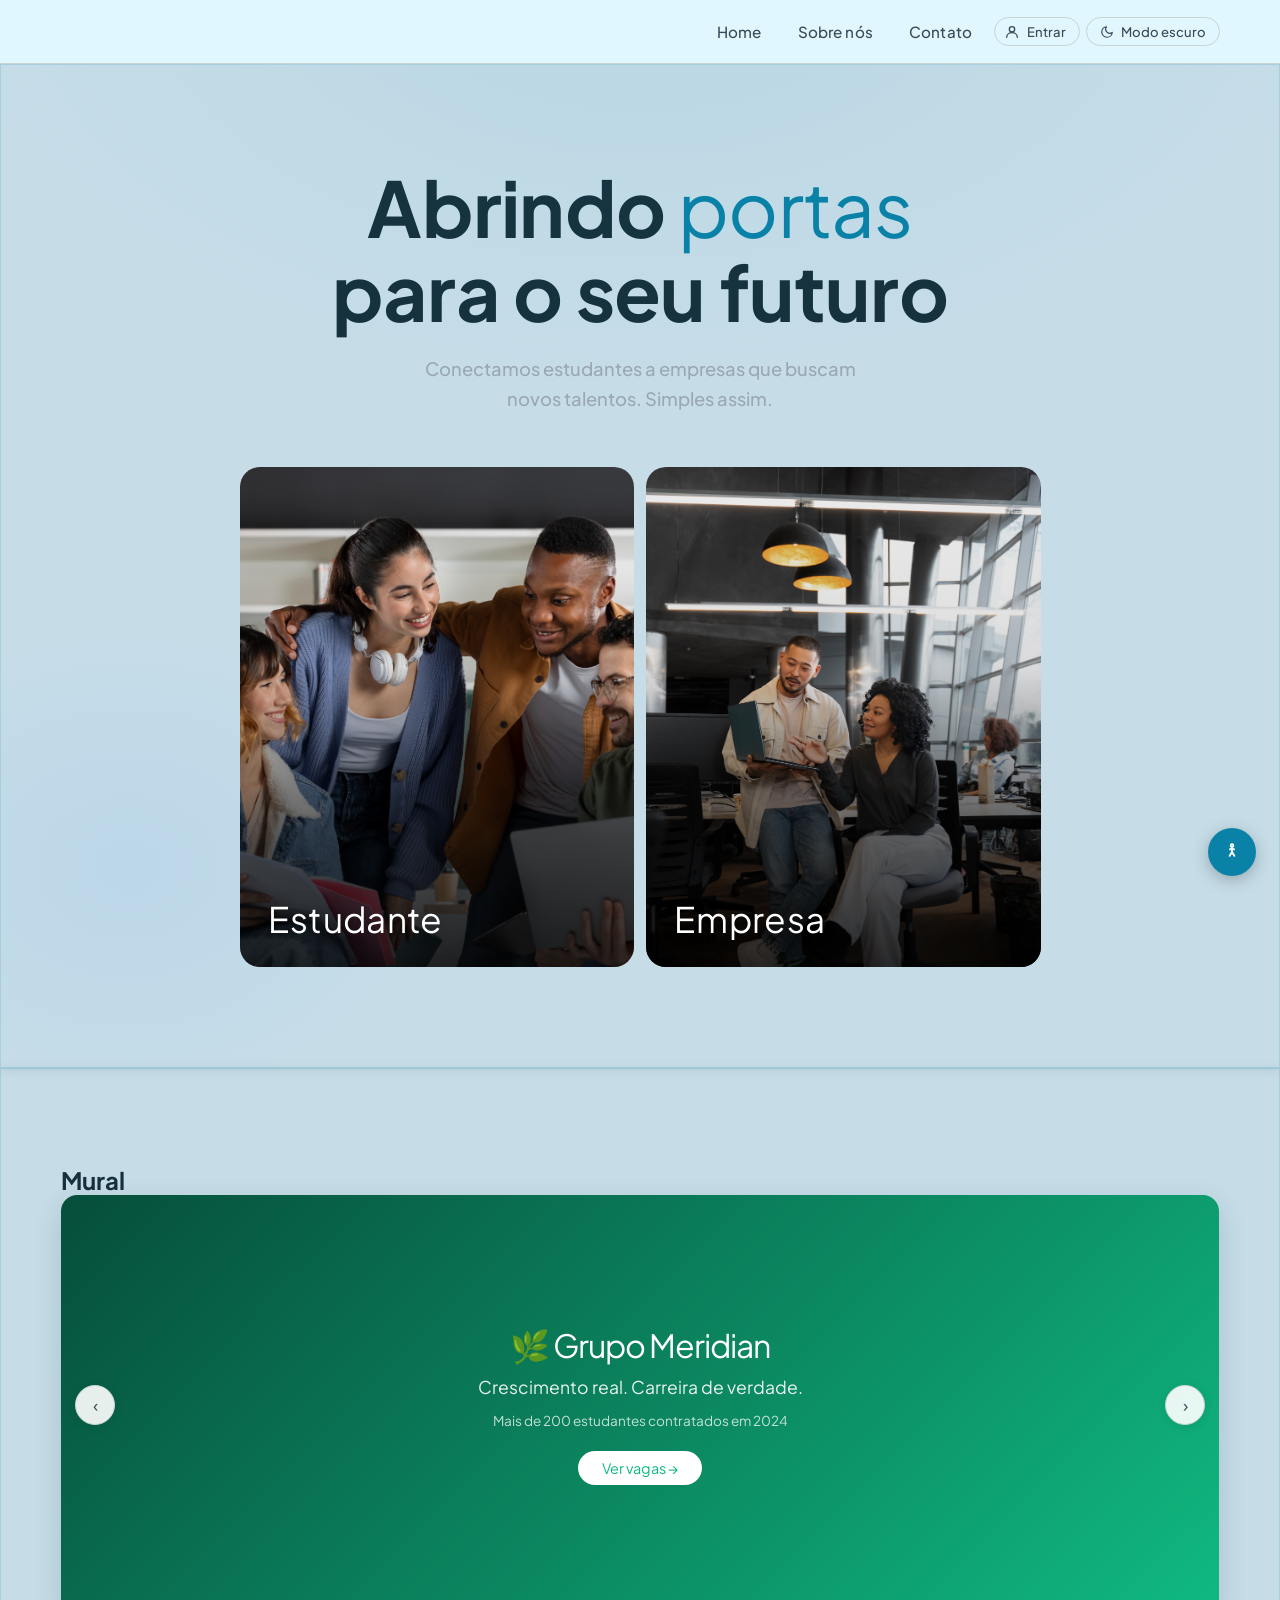
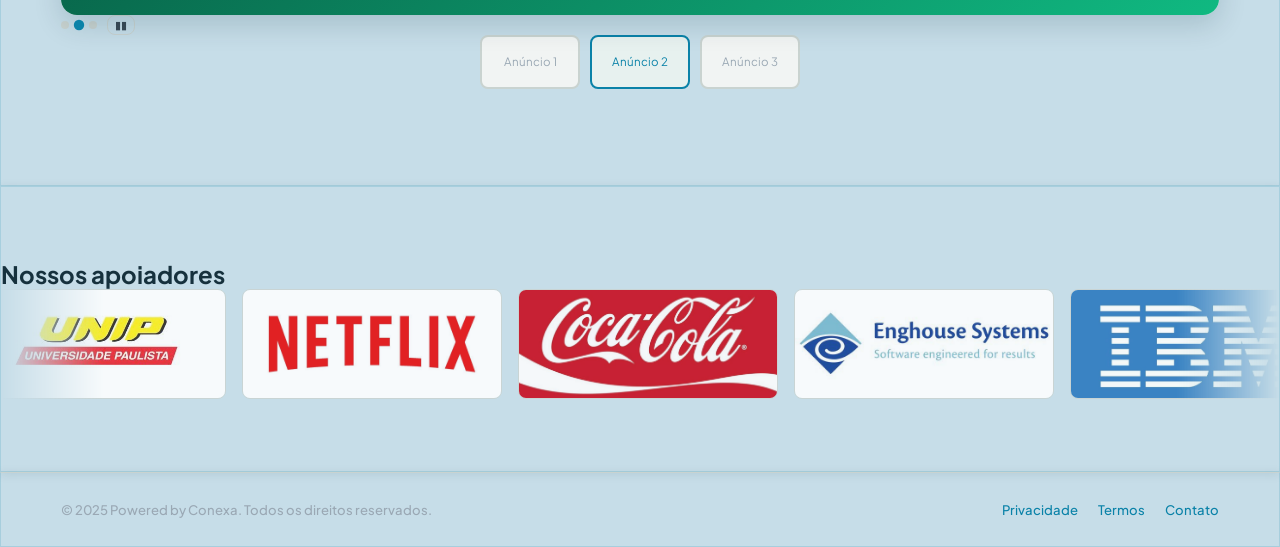
==== opendoors/OpenDoors.html @ a4f54be8 "Versão inicial do projeto" ====
<!DOCTYPE html>
<html lang="pt-br" data-theme="light">

<head>
    <meta charset="UTF-8">
    <meta name="viewport" content="width=device-width, initial-scale=1.0">
    <link rel="stylesheet" href="mainstyle.css">
    <link rel="stylesheet" href="maindark.css">
    <script src="mainscript.js" defer></script>
    <script src="maintheme.js" defer></script>
    <script src="acessibilidade.js" defer></script>
    <link rel="icon" href="images/favicon/favicon-96x96.png" type="image/x-icon">
    <link rel="preconnect" href="https://fonts.googleapis.com">
    <link rel="preconnect" href="https://fonts.gstatic.com" crossorigin>
    <link href="https://fonts.googleapis.com/css2?family=Plus+Jakarta+Sans:wght@300;400;500;600;700&family=Oswald:wght@200..700&display=swap" rel="stylesheet">
    <title>Open Doors</title>
    <link rel="stylesheet" href="acessibilidade.css">
</head>

<body>

    <a href="#main-content" class="skip-link">Ir para o conteúdo principal</a>

    <header>
        <nav class="navbar">
            <a href="OpenDoors.html" class="logo-link">
                <img src="/PIM-3-Open-Doors-main/opendoors/images/open-doors-icon.png" alt="Open Doors — página inicial" class="logo-img">
            </a>

            <input type="checkbox" id="nav-check">
            <label for="nav-check" class="hamburger" aria-label="Abrir menu de navegação" aria-controls="menuLinks" aria-expanded="false">
                <span></span>
                <span></span>
                <span></span>
            </label>

            <div class="nav-right">
            <ul class="menu-links">
                <li><a href="OpenDoors.html">Home</a></li>
                <li><a href="#">Sobre nós</a></li>
                <li><a href="#">Contato</a></li>
                <li class="menu-mobile-only menu-divider"></li>
                <li class="menu-mobile-only">
                    <a onclick="toggleProfileDrawer(); document.getElementById('nav-check').checked = false;" style="cursor:pointer; display:flex; align-items:center; gap:10px;">
                        <svg width="16" height="16" viewBox="0 0 24 24" fill="none" stroke="currentColor" stroke-width="2" stroke-linecap="round" stroke-linejoin="round"><circle cx="12" cy="8" r="4"/><path d="M4 20c0-4 3.6-7 8-7s8 3 8 7"/></svg>
                        <span id="mobileProfileLabel">Entrar / Perfil</span>
                    </a>
                </li>
                <li class="menu-mobile-only">
                    <a onclick="toggleTheme()" style="cursor:pointer; display:flex; align-items:center; gap:10px;">
                        <svg class="icon-moon" width="16" height="16" viewBox="0 0 24 24" fill="none" stroke="currentColor" stroke-width="2" stroke-linecap="round" stroke-linejoin="round"><path d="M21 12.79A9 9 0 1111.21 3 7 7 0 0021 12.79z"/></svg>
                        <svg class="icon-sun" width="16" height="16" viewBox="0 0 24 24" fill="none" stroke="currentColor" stroke-width="2" stroke-linecap="round" stroke-linejoin="round"><circle cx="12" cy="12" r="5"/><line x1="12" y1="1" x2="12" y2="3"/><line x1="12" y1="21" x2="12" y2="23"/><line x1="4.22" y1="4.22" x2="5.64" y2="5.64"/><line x1="18.36" y1="18.36" x2="19.78" y2="19.78"/><line x1="1" y1="12" x2="3" y2="12"/><line x1="21" y1="12" x2="23" y2="12"/><line x1="4.22" y1="19.78" x2="5.64" y2="18.36"/><line x1="18.36" y1="5.64" x2="19.78" y2="4.22"/></svg>
                        Modo claro / escuro
                    </a>
                </li>
            </ul>

            <div class="profile-wrap">
                <button class="profile-btn" id="profileBtn"
                    onclick="toggleProfileDrawer()"
                    aria-label="Entrar ou criar conta — abrir menu"
                    aria-haspopup="true"
                    aria-expanded="false"
                    aria-controls="profileDrawer">
                    <svg viewBox="0 0 24 24" fill="none" stroke="currentColor" stroke-width="2" stroke-linecap="round" stroke-linejoin="round" aria-hidden="true">
                        <circle cx="12" cy="8" r="4"/>
                        <path d="M4 20c0-4 3.6-7 8-7s8 3 8 7"/>
                    </svg>
                    <span class="profile-btn__label" id="profileBtnLabel">Entrar</span>
                </button>

                <div class="profile-drawer" id="profileDrawer">

                    <div id="drawerGuest">
                        <p class="drawer-title">Acessar plataforma</p>
                        <a href="Acesso/AcessoEstudantes.html" class="drawer-item">
                            <span class="drawer-item__text">
                                <strong>Sou Estudante</strong>
                                <small>Acesse vagas e oportunidades</small>
                            </span>
                            <svg class="drawer-item__arrow" viewBox="0 0 24 24" fill="none" stroke="currentColor" stroke-width="2"><polyline points="9 18 15 12 9 6"/></svg>
                        </a>

                        <a href="Acesso/AcessoEmpresas.html" class="drawer-item">
                            <span class="drawer-item__text">
                                <strong>Sou Empresa</strong>
                                <small>Encontre jovens talentos</small>
                            </span>
                            <svg class="drawer-item__arrow" viewBox="0 0 24 24" fill="none" stroke="currentColor" stroke-width="2"><polyline points="9 18 15 12 9 6"/></svg>
                        </a>
                    </div>


                    <div id="drawerStudent" style="display:none">
                        <div class="drawer-user-header">
                            <div class="drawer-avatar" id="drawerAvatar">?</div>
                            <div>
                                <p class="drawer-user-name" id="drawerUserName">Estudante</p>
                                <p class="drawer-user-role">Estudante</p>
                            </div>
                        </div>
                        <a href="Areas/MenuEstudante.html" class="drawer-item">
                            <span class="drawer-item__icon" aria-hidden="true"><svg width="18" height="18" viewBox="0 0 24 24" fill="none" stroke="currentColor" stroke-width="2" stroke-linecap="round" stroke-linejoin="round"><path d="M14 2H6a2 2 0 00-2 2v16a2 2 0 002 2h12a2 2 0 002-2V8z"/><polyline points="14 2 14 8 20 8"/><line x1="16" y1="13" x2="8" y2="13"/><line x1="16" y1="17" x2="8" y2="17"/></svg></span>
                            <span class="drawer-item__text">
                                <strong>Meu Perfil</strong>
                                <small>Vagas, candidaturas e dados</small>
                            </span>
                            <svg class="drawer-item__arrow" viewBox="0 0 24 24" fill="none" stroke="currentColor" stroke-width="2"><polyline points="9 18 15 12 9 6"/></svg>
                        </a>
                        <button class="drawer-logout" onclick="logoutStudent()">
                            <svg viewBox="0 0 24 24" fill="none" stroke="currentColor" stroke-width="2" stroke-linecap="round" stroke-linejoin="round"><path d="M9 21H5a2 2 0 01-2-2V5a2 2 0 012-2h4"/><polyline points="16 17 21 12 16 7"/><line x1="21" y1="12" x2="9" y2="12"/></svg>
                            Desconectar
                        </button>
                    </div>

                    <div id="drawerCompany" style="display:none">
                        <div class="drawer-user-header">
                            <div class="drawer-avatar" id="drawerAvatar">E</div>
                            <div>
                                <p class="drawer-user-name" id="drawerUserName">Empresa</p>
                                <p class="drawer-user-role">Conta Empresa</p>
                            </div>
                        </div>
                        <a href="Areas/MenuEmpresa.html" class="drawer-item">
                            <span class="drawer-item__icon" aria-hidden="true"><svg width="18" height="18" viewBox="0 0 24 24" fill="none" stroke="currentColor" stroke-width="2" stroke-linecap="round" stroke-linejoin="round"><rect x="2" y="7" width="20" height="15" rx="2"/><path d="M16 7V5a2 2 0 00-2-2h-4a2 2 0 00-2 2v2"/></svg></span>
                            <span class="drawer-item__text">
                                <strong>Painel da Empresa</strong>
                                <small>Vagas, candidaturas e perfil</small>
                            </span>
                            <svg class="drawer-item__arrow" viewBox="0 0 24 24" fill="none" stroke="currentColor" stroke-width="2"><polyline points="9 18 15 12 9 6"/></svg>
                        </a>
                        <button class="drawer-logout" onclick="logoutCompany()">
                            <svg viewBox="0 0 24 24" fill="none" stroke="currentColor" stroke-width="2" stroke-linecap="round" stroke-linejoin="round"><path d="M9 21H5a2 2 0 01-2-2V5a2 2 0 012-2h4"/><polyline points="16 17 21 12 16 7"/><line x1="21" y1="12" x2="9" y2="12"/></svg>
                            Desconectar
                        </button>
                    </div>
                </div>
                <div class="profile-overlay" id="profileOverlay" onclick="closeProfileDrawer()"></div>
            </div>

            <button class="theme-toggle-nav" onclick="toggleTheme()" aria-label="Alternar modo escuro">
                <svg class="icon-moon" viewBox="0 0 24 24" fill="none" stroke="currentColor" stroke-width="2" stroke-linecap="round" stroke-linejoin="round">
                    <path d="M21 12.79A9 9 0 1111.21 3 7 7 0 0021 12.79z"/>
                </svg>
                <svg class="icon-sun" viewBox="0 0 24 24" fill="none" stroke="currentColor" stroke-width="2" stroke-linecap="round" stroke-linejoin="round">
                    <circle cx="12" cy="12" r="5"/>
                    <line x1="12" y1="1"  x2="12" y2="3"/>  <line x1="12" y1="21" x2="12" y2="23"/>
                    <line x1="4.22" y1="4.22"  x2="5.64" y2="5.64"/>  <line x1="18.36" y1="18.36" x2="19.78" y2="19.78"/>
                    <line x1="1"  y1="12" x2="3"  y2="12"/>  <line x1="21" y1="12" x2="23" y2="12"/>
                    <line x1="4.22" y1="19.78" x2="5.64" y2="18.36"/>  <line x1="18.36" y1="5.64" x2="19.78" y2="4.22"/>
                </svg>
                <span>Modo escuro</span>
            </button>
            </div>
        </nav>
    </header>


    <!--TOPO DO SITE-->

    <main id="main-content">
        <section class="topo-site">

            <h1>Abrindo <em>portas</em><br>para o seu futuro</h1>

            <p class="msg-sub">Conectamos estudantes a empresas que buscam novos talentos. Simples assim.</p>

            <div class="botoes-topo">
                <a href="Acesso/AcessoEstudantes.html" class="btn-top">
                    <button class="btn-top--estudante">
                        <img src="images/ImgEstudante.jpg" loading="lazy" alt="Imagem do botão de Estudante" class="btn-top__bg">
                        <div class="btn-top__overlay"></div>
                        <div class="btn-top__content">
                            <div class="btn-top__title">Estudante</div>
                            <span class="btn-top__desc">Acesse milhares de vagas e oportunidades para estudantes</span>
                        </div>
                    </button>
                </a>
                <a href="Acesso/AcessoEmpresas.html" class="btn-top">
                    <button class="btn-top--empresa">
                        <img src="images/ImgEmpresa.jpg" loading="lazy" alt="Imagem do botão de Empresa" class="btn-top__bg">
                        <div class="btn-top__overlay"></div>
                        <div class="btn-top__content">
                            <div class="btn-top__title">Empresa</div>
                            <span class="btn-top__desc">Encontre jovens talentos para sua empresa</span>
                        </div>
                    </button>
                </a>
            </div>

        </section>
    </main>


    <section class="mural">
        <div class="mural-container">
            <h2>Mural</h2>
            <div class="mural-img">
                <div class="mural-carousel" role="region" aria-label="Carrossel de anúncios">
                    <div class="mural-track" id="muralTrack" aria-live="off">
                        <div class="mural-slide" role="img" aria-label="Anúncio TechNova" style="background: linear-gradient(135deg, #1e3a5f 0%, #2563eb 100%); display:flex; flex-direction:column; align-items:center; justify-content:center; gap:10px; color:#fff; padding:32px;">
                            <div style="font-size:2rem; font-weight:800; letter-spacing:-1px;">🚀 TechNova</div>
                            <div style="font-size:1.1rem; font-weight:600; opacity:0.9;">Vagas de estágio em tecnologia para você!</div>
                            <div style="font-size:0.85rem; opacity:0.75; margin-top:4px;">Cadastre-se e encontre a oportunidade ideal</div>
                            <div style="margin-top:12px; background:#fff; color:#2563eb; border-radius:20px; padding:8px 24px; font-weight:700; font-size:0.9rem;">Saiba mais →</div>
                        </div>
                        <div class="mural-slide" role="img" aria-label="Anúncio Grupo Meridian" style="background: linear-gradient(135deg, #064e3b 0%, #10b981 100%); display:flex; flex-direction:column; align-items:center; justify-content:center; gap:10px; color:#fff; padding:32px;">
                            <div style="font-size:2rem; font-weight:800; letter-spacing:-1px;">🌿 Grupo Meridian</div>
                            <div style="font-size:1.1rem; font-weight:600; opacity:0.9;">Crescimento real. Carreira de verdade.</div>
                            <div style="font-size:0.85rem; opacity:0.75; margin-top:4px;">Mais de 200 estudantes contratados em 2024</div>
                            <div style="margin-top:12px; background:#fff; color:#10b981; border-radius:20px; padding:8px 24px; font-weight:700; font-size:0.9rem;">Ver vagas →</div>
                        </div>
                        <div class="mural-slide" role="img" aria-label="Anúncio Inova RH" style="background: linear-gradient(135deg, #4c1d95 0%, #8b5cf6 100%); display:flex; flex-direction:column; align-items:center; justify-content:center; gap:10px; color:#fff; padding:32px;">
                            <div style="font-size:2rem; font-weight:800; letter-spacing:-1px;">✨ Inova RH</div>
                            <div style="font-size:1.1rem; font-weight:600; opacity:0.9;">Conectando talentos ao futuro do trabalho</div>
                            <div style="font-size:0.85rem; opacity:0.75; margin-top:4px;">Empresas parceiras em todo o Brasil</div>
                            <div style="margin-top:12px; background:#fff; color:#8b5cf6; border-radius:20px; padding:8px 24px; font-weight:700; font-size:0.9rem;">Conheça →</div>
                        </div>
                    </div>
                    <button class="mural-arrow mural-arrow--left" onclick="muralMove(-1)" aria-label="Anúncio anterior">&#8249;</button>
                    <button class="mural-arrow mural-arrow--right" onclick="muralMove(1)" aria-label="Próximo anúncio">&#8250;</button>
                </div>

                <div class="mural-dots" id="muralDots" role="tablist" aria-label="Selecionar anúncio">
                    <span class="mural-dot mural-dot--active" onclick="muralGoTo(0)" role="tab" aria-selected="true" aria-label="Anúncio 1" tabindex="0"></span>
                    <span class="mural-dot" onclick="muralGoTo(1)" role="tab" aria-selected="false" aria-label="Anúncio 2" tabindex="0"></span>
                    <span class="mural-dot" onclick="muralGoTo(2)" role="tab" aria-selected="false" aria-label="Anúncio 3" tabindex="0"></span>
                    <button id="muralPauseBtn" class="mural-pause-btn" aria-label="Pausar carrossel">&#9646;&#9646;</button>
                </div>

                <div class="mural-thumbs">
                    <div class="mural-thumb mural-thumb--filled mural-thumb--active" onclick="muralGoTo(0)">Anúncio 1</div>
                    <div class="mural-thumb" onclick="muralGoTo(1)">Anúncio 2</div>
                    <div class="mural-thumb" onclick="muralGoTo(2)">Anúncio 3</div>
                </div>
            </div>
        </div>
    </section>


    <section class="apoiadores">
        <div class="apoiadores-carousel">
            <h2>Nossos apoiadores</h2>
            <div class="carousel-wrapper">
                <div class="carousel-imagens" aria-label="Logos dos apoiadores" role="list">
                    <img src="images/apoiador-unip.jpeg" alt="UNIP" role="listitem">
                    <img src="images/apoiador-netflix.jpeg" alt="Netflix" role="listitem">
                    <img src="images/apoiador-cocacola.jpeg" alt="Coca-Cola" role="listitem">
                    <img src="images/apoiador-enghouse.jpeg" alt="Enghouse Systems" role="listitem">
                    <img src="images/apoiador-ibm.jpeg" alt="IBM" role="listitem">
                    <img src="images/apoiador-intel.jpeg" alt="Intel" role="listitem">
                    <img src="images/apoiador-dell.jpeg" alt="Dell" role="listitem">
                    <img src="images/apoiador-intelbras.jpeg" alt="Intelbras" role="listitem">
                    <img src="images/apoiador-santander.jpeg" alt="Santander" role="listitem">
                    <img src="images/apoiador-seara.jpeg" alt="Seara" role="listitem">
                    <img src="images/apoiador-lacta.jpeg" alt="Lacta" role="listitem">
                    <img src="images/apoiador-ortobom.jpeg" alt="Ortobom" role="listitem">
                </div>
            </div>
        </div>
    </section>


    <footer class="footer-strip">
        <p>© 2025 Powered by Conexa. Todos os direitos reservados.</p>
        <div class="footer-links">
            <a href="#">Privacidade</a>
            <a href="#">Termos</a>
            <a href="#">Contato</a>
        </div>
    </footer>

    <script src="navbar-profile.js"></script>
</body>
</html>
---- opendoors/mainstyle.css ----
/* ESTILO GERAL DO SITE */

*, *::before, *::after {
    margin: 0; padding: 0; box-sizing: border-box;
}

*, *::before, *::after {
    font-family: "Plus Jakarta Sans", "Plus Jakarta Sans", "DM Sans", sans-serif !important;
    font-weight: 400 !important;
}

p, span, li, a, input, textarea, select {
    font-weight: 500 !important;
}

h1, h2, h3, h4, h5, h6, strong, b {
    font-weight: 700 !important;
}

@media (prefers-reduced-motion: reduce) {
    *, *::before, *::after {
        animation-duration: 0.01ms !important;
        animation-iteration-count: 1 !important;
        transition-duration: 0.01ms !important;
        scroll-behavior: auto !important;
    }
}

:root {
    --blue:        #0a82a8;
    --blue-dark:   #066a8a;
    --blue-light:  #e7f1ef;
    --accent:      #0065FF;
    --gold:        #f5a623;
    --white:       #c6dde8;
    --gray-100:    #f1f4f3;
    --gray-200:    #c9d3d0;
    --gray-400:    #9aa8b4;
    --gray-700:    #3a4a56;
    --text:        #16313d;
    --radius-sm:   8px;
    --radius-md:   16px;
    --radius-lg:   28px;
    --shadow-sm:   0 2px 10px rgba(9, 45, 58, .10);
    --shadow-md:   0 10px 28px rgba(9, 45, 58, .16);
    --shadow-lg:   0 20px 56px rgba(9, 45, 58, .22);
    --nav-h:       64px;
    --transition:  0.18s ease;
}

html { scroll-behavior: smooth; }


.skip-link {
    position: absolute;
    top: -56px;
    left: 16px;
    background: var(--blue);
    color: #fff;
    padding: 10px 20px;
    border-radius: 0 0 var(--radius-sm) var(--radius-sm);
    font-size: 0.88rem;
    font-weight: 600;
    text-decoration: none;
    z-index: 9999;
    transition: top 0.2s ease;
}
.skip-link:focus {
    top: 0;
    outline: 2px solid #fff;
    outline-offset: 2px;
}


:focus-visible {
    outline: 2px solid var(--blue);
    outline-offset: 3px;
    border-radius: var(--radius-sm);
}
a:focus-visible,
button:focus-visible,
[tabindex]:focus-visible {
    outline: 2px solid var(--blue);
    outline-offset: 3px;
    border-radius: var(--radius-sm);
}

body {
    font-family: "Plus Jakarta Sans", "Plus Jakarta Sans", "DM Sans", sans-serif;
    font-weight: 400;
    color: var(--text);
    background: var(--white);
    overflow-x: hidden;
    padding-top: var(--nav-h);
}

section,
.mural,
.footer-strip,
.modal-panel {
    border: 1px solid rgba(10, 130, 168, 0.16);
    box-shadow: var(--shadow-sm);
}


/* PAGINA PRINCIPAL - HOME PAGE */

/* BARRA DE NAVEGAÇÃO */

.logo-link {
    display: flex;
    align-items: center;
    text-decoration: none;
    flex-shrink: 0;
}

.logo-img {
    height: 160px;
    padding-top: 12px;
    width: auto;
}

.navbar {
    position: fixed;
    top: 0; left: 0; width: 100%;
    height: var(--nav-h);
    background:#e0f7ff;
    backdrop-filter: blur(12px);
    -webkit-backdrop-filter: blur(12px);
    border-bottom: 1px solid var(--gray-200);
    display: flex;
    align-items: center;
    justify-content: space-between;
    padding: 0 clamp(20px, 5vw, 60px);
    z-index: 1000;
}

.nav-right {
    display: flex;
    align-items: center;
    gap: 6px;
}

.menu-mobile-only { display: none; }

.menu-links {
    display: flex;
    list-style: none;
    align-items: center;
    gap: 4px;
}

.menu-links li a {
    font-family: "Plus Jakarta Sans", "DM Sans", sans-serif;
    font-size: 0.95rem;
    font-weight: 500;
    color: var(--gray-700);
    text-decoration: none;
    padding: 8px 16px;
    border-radius: var(--radius-sm);
    transition: var(--transition);
    letter-spacing: 0.01em;
}

.menu-links li a:hover {
    color: var(--blue);
    background: var(--blue-light);
}

#nav-check { display: none; }

.hamburger {
    display: none;
    flex-direction: column;
    gap: 5px;
    cursor: pointer;
    padding: 6px;
    border-radius: var(--radius-sm);
    transition: var(--transition);
}

.hamburger span {
    display: block;
    width: 22px; height: 2px;
    background: var(--blue-dark);
    border-radius: 2px;
    transition: var(--transition);
}

#nav-check:checked ~ .hamburger span:nth-child(1) { transform: translateY(7px) rotate(45deg); }
#nav-check:checked ~ .hamburger span:nth-child(2) { opacity: 0; }
#nav-check:checked ~ .hamburger span:nth-child(3) { transform: translateY(-7px) rotate(-45deg); }


/* TOPO DO SITE */

.topo-site {
    min-height: calc(100vh - var(--nav-h));
    display: flex;
    flex-direction: column;
    align-items: center;
    justify-content: center;
    padding: clamp(40px, 8vw, 100px) clamp(20px, 5vw, 60px);
    text-align: center;
    position: relative;
    overflow: hidden;
}

.topo-site::before {
    content: '';
    position: absolute;
    inset: 0;
    background:
        radial-gradient(ellipse 80% 60% at 50% -10%, rgba(8,124,167,.07) 0%, transparent 70%),
        radial-gradient(ellipse 40% 40% at 10% 80%, rgba(0,101,255,.05) 0%, transparent 60%);
    pointer-events: none;
}

.topo-site h1 {
    font-family: "Oswald", sans-serif;
    font-size: clamp(2.4rem, 6vw, 4.8rem);
    font-weight: 600;
    line-height: 1.1;
    color: var(--text);
    max-width: 800px;
    margin: 0 auto 20px;
    letter-spacing: -0.01em;
}

.topo-site h1 em {
    font-style: normal;
    color: var(--blue);
}

.msg-sub {
    font-size: clamp(1rem, 2vw, 1.15rem);
    color: var(--gray-400);
    max-width: 480px;
    margin: 0 auto 52px;
    line-height: 1.65;
}


/* BOTÕES TOPO */

.botoes-topo {
    display: flex;
    gap: 12px;
}

.botoes-topo a {
    flex: 1;
    text-decoration: none;
}

.botoes-topo button {
    position: relative;
    border: none;
    width: 100%;
    height: 500px;
    border-radius: 20px;
    cursor: pointer;
    padding: 0;
    overflow: hidden;
    display: flex;
    align-items: flex-end;
    transition: transform 0.35s cubic-bezier(.4,0,.2,1), box-shadow 0.35s cubic-bezier(.4,0,.2,1);
}

.botoes-topo button:hover {
    transform: translateY(-3px);
    box-shadow: 0 16px 40px rgba(0, 0, 0, 0.24);
}


/* IMAGEM DO BOTÃO */

.btn-top__bg {
    position: absolute;
    inset: 0;
    width: 100%;
    height: 100%;
    object-fit: cover;
    object-position: top center;
    border-radius: 0;
    z-index: 0;
    transition: transform 0.5s cubic-bezier(.4,0,.2,1);
}

.botoes-topo button:hover .btn-top__bg {
    transform: scale(1.05);
}

.btn-top__overlay {
    position: absolute;
    inset: 0;
    z-index: 1;
    border-radius: 0;
    background: linear-gradient(
        to bottom,
        rgba(0,0,0,0.04) 0%,
        rgba(0,0,0,0.10) 40%,
        rgba(0,0,0,0.62) 75%,
        rgba(0,0,0,0.82) 100%
    );
    transition: background 0.35s ease;
}

.botoes-topo button:hover .btn-top__overlay {
    background: linear-gradient(
        to bottom,
        rgba(8,124,167,0.08) 0%,
        rgba(0,0,0,0.12) 35%,
        rgba(0,0,0,0.68) 72%,
        rgba(0,0,0,0.88) 100%
    );
}

.btn-top__content {
    position: relative;
    z-index: 2;
    width: 100%;
    padding: 0 28px 28px;
    text-align: left;
    color: #fff;
}

.btn-top__title {
    font-family: "Oswald", sans-serif;
    font-size: clamp(1.6rem, 3vw, 2.2rem);
    font-weight: 600;
    line-height: 1.1;
    margin-bottom: 0;
    color: #fff;
    letter-spacing: 0.01em;
    text-shadow: 0 2px 12px rgba(0,0,0,0.4);
}

.btn-top__desc {
    display: block;
    font-size: 0.88rem;
    line-height: 1.55;
    color: rgba(255,255,255,0.88);
    max-height: 0;
    opacity: 0;
    overflow: hidden;
    transition: max-height 0.4s ease, opacity 0.4s ease, margin-top 0.3s ease;
    margin-top: 0;
    text-shadow: 0 1px 6px rgba(0,0,0,0.5);
}

.botoes-topo button:hover .btn-top__desc {
    max-height: 80px;
    opacity: 1;
    margin-top: 8px;
}


/* SEÇÃO MURAL */

.mural {
    padding: clamp(48px, 8vw, 96px) clamp(20px, 5vw, 60px);
}

.mural-carousel {
    position: relative;
    width: 100%;
    height: clamp(240px, 38vw, 420px);
    border-radius: var(--radius-md);
    overflow: hidden;
    box-shadow: var(--shadow-md);
    background: var(--gray-100);
}

.mural-track {
    display: flex;
    height: 100%;
    transition: transform 0.55s cubic-bezier(.77,0,.175,1);
}

.mural-slide {
    min-width: 100%; height: 100%;
    display: flex; align-items: center; justify-content: center;
    flex-direction: column; gap: 10px;
}

.mural-slide--empty {
    background: var(--gray-100);
    border: 2px dashed var(--gray-200);
    color: var(--gray-400);
}
.mural-slide--empty span   { font-size: 2.2rem; opacity: 0.5; }
.mural-slide--empty strong { font-size: 0.95rem; font-family: "Plus Jakarta Sans", "DM Sans", sans-serif; }
.mural-slide--empty small  { font-size: 0.78rem; opacity: 0.7; }


.mural-arrow {
    position: absolute;
    top: 50%; transform: translateY(-50%);
    background: rgba(255,255,255,.9);
    border: 1px solid var(--gray-200);
    cursor: pointer;
    width: 40px; height: 40px;
    border-radius: 50%;
    font-size: 1.1rem;
    color: var(--gray-700);
    box-shadow: var(--shadow-sm);
    z-index: 10;
    display: flex; align-items: center; justify-content: center;
    transition: var(--transition);
}
.mural-arrow:hover   { background: var(--blue); color: #fff; border-color: var(--blue); }
.mural-arrow--left   { left: 14px; }
.mural-arrow--right  { right: 14px; }


.mural-bottom {
    display: flex;
    flex-direction: column;
    align-items: center;
    gap: 14px;
    margin-top: 18px;
}

.mural-dots { display: flex; gap: 6px; align-items: center; }

.mural-dot {
    width: 8px; height: 8px;
    border-radius: 50%;
    background: var(--gray-200);
    cursor: pointer;
    transition: var(--transition);
}
.mural-dot--active { background: var(--blue); transform: scale(1.3); }

.mural-pause-btn {
    background: none;
    border: 1px solid var(--gray-200);
    border-radius: var(--radius-sm);
    cursor: pointer;
    color: var(--gray-700);
    font-size: 0.7rem;
    padding: 0 7px;
    height: 20px;
    line-height: 1;
    align-self: center;
    flex-shrink: 0;
    transition: var(--transition);
    margin-left: 4px;
}
.mural-pause-btn:hover { border-color: var(--blue); color: var(--blue); }

[data-theme="dark"] .mural-pause-btn {
    border-color: rgba(255,255,255,0.12);
    color: #8a909e;
}
[data-theme="dark"] .mural-pause-btn:hover {
    border-color: #087CA7;
    color: #087CA7;
}

.mural-thumbs {
    display: flex; gap: 10px; flex-wrap: wrap; justify-content: center;
}

.mural-thumb {
    width: 100px; height: 54px;
    border-radius: var(--radius-sm);
    border: 2px solid var(--gray-200);
    background: var(--gray-100);
    cursor: pointer;
    display: flex; align-items: center; justify-content: center;
    font-size: 0.72rem; font-weight: 600;
    color: var(--gray-400);
    font-family: "Plus Jakarta Sans", "DM Sans", sans-serif;
    transition: var(--transition);
}
.mural-thumb:hover        { transform: scale(1.04); border-color: var(--blue); }
.mural-thumb--active      { border-color: var(--blue); color: var(--blue); background: var(--blue-light); }


/* SEÇÃO APOIADORES */

.apoiadores {
    padding: clamp(40px, 6vw, 72px) 0;
    background: var(--white);
}

.apoiadores-inner {
    padding: 0 clamp(20px, 5vw, 60px);
}

.carousel-wrapper {
    overflow: hidden;
    width: 100%;
    mask-image: linear-gradient(90deg, transparent, black 8%, black 92%, transparent);
    -webkit-mask-image: linear-gradient(90deg, transparent, black 8%, black 92%, transparent);
}

.carousel-imagens {
    display: flex;
    gap: 16px;
}

.carousel-imagens img {
    min-width: 260px;
    height: 110px;
    object-fit: cover;
    flex-shrink: 0;
    border-radius: var(--radius-sm);
    border: 1px solid var(--gray-200);
    opacity: 0.85;
    transition: var(--transition);
}
.carousel-imagens img:hover { opacity: 2; }


/* SEÇÃO RODAPÉ */

.footer-strip {
    padding: 28px clamp(20px, 5vw, 60px);
    display: flex;
    align-items: center;
    justify-content: space-between;
    gap: 16px;
    flex-wrap: wrap;
    border-top: 1px solid var(--gray-200);
}
.footer-strip p { font-size: 0.82rem; color: var(--gray-400); }
.footer-strip a { font-size: 0.82rem; color: var(--blue); text-decoration: none; }

.footer-links { display: flex; gap: 20px; }

/* FIM DA PAGINA PRINCIPAL - HOME PAGE */


/* ── BOTÃO DE PERFIL ── */

.profile-wrap {
    position: relative;
    flex-shrink: 0;
}

.profile-btn {
    display: flex;
    align-items: center;
    gap: 7px;
    background: none;
    border: 1px solid var(--gray-200);
    border-radius: var(--radius-lg);
    padding: 5px 13px 5px 9px;
    cursor: pointer;
    color: var(--gray-700);
    font-family: "Plus Jakarta Sans", "DM Sans", sans-serif;
    font-size: 0.82rem;
    font-weight: 500;
    transition: var(--transition);
}
.profile-btn:hover {
    border-color: var(--blue);
    color: var(--blue);
}
.profile-btn svg {
    width: 16px;
    height: 16px;
    flex-shrink: 0;
}
.profile-btn--active {
    border-color: var(--blue);
    color: var(--blue);
    background: var(--blue-light);
}

/* GAVETA */

.profile-drawer {
    position: absolute;
    top: calc(100% + 10px);
    right: 0;
    width: 260px;
    background: var(--white);
    border: 1px solid var(--gray-200);
    border-radius: var(--radius-md);
    box-shadow: var(--shadow-md);
    padding: 12px;
    z-index: 2000;
    opacity: 0;
    transform: translateY(-8px) scale(0.97);
    pointer-events: none;
    transition: opacity 0.2s ease, transform 0.2s ease;
}
.profile-drawer.open {
    opacity: 1;
    transform: translateY(0) scale(1);
    pointer-events: all;
}

.profile-overlay {
    display: none;
    position: fixed;
    inset: 0;
    z-index: 1999;
}
.profile-overlay.open { display: block; }

.drawer-title {
    font-size: 0.72rem;
    font-weight: 600;
    color: var(--gray-400);
    text-transform: uppercase;
    letter-spacing: 0.06em;
    padding: 4px 8px 10px;
}

.drawer-item {
    display: flex;
    align-items: center;
    gap: 10px;
    padding: 10px 10px;
    border-radius: var(--radius-sm);
    text-decoration: none;
    color: var(--text);
    transition: var(--transition);
    cursor: pointer;
}
.drawer-item:hover {
    background: var(--blue-light);
}
.drawer-item__text {
    flex: 1;
    display: flex;
    flex-direction: column;
    gap: 1px;
}
.drawer-item__text strong {
    font-size: 0.88rem;
    font-weight: 600;
    color: var(--text);
}
.drawer-item__text small {
    font-size: 0.74rem;
    color: var(--gray-400);
}
.drawer-item__arrow {
    width: 14px;
    height: 14px;
    color: var(--gray-400);
    flex-shrink: 0;
    transition: var(--transition);
}
.drawer-item:hover .drawer-item__arrow {
    color: var(--blue);
    transform: translateX(2px);
}

/* ESSA PARTE APARECE APENAS QUANDO O USUÁRIO ESTÁ LOGADO */

.drawer-user-header {
    display: flex;
    align-items: center;
    gap: 10px;
    padding: 6px 10px 12px;
    border-bottom: 1px solid var(--gray-200);
    margin-bottom: 8px;
}
.drawer-avatar {
    width: 36px;
    height: 36px;
    border-radius: 50%;
    background: var(--blue);
    color: #fff;
    display: flex;
    align-items: center;
    justify-content: center;
    font-weight: 700;
    font-size: 0.95rem;
    flex-shrink: 0;
}
.drawer-user-name {
    font-size: 0.88rem;
    font-weight: 600;
    color: var(--text);
}
.drawer-user-role {
    font-size: 0.74rem;
    color: var(--blue);
    font-weight: 500;
}
.drawer-logout {
    display: flex;
    align-items: center;
    gap: 8px;
    width: 100%;
    padding: 9px 10px;
    margin-top: 4px;
    border: none;
    border-radius: var(--radius-sm);
    background: none;
    color: #c0392b;
    font-family: "Plus Jakarta Sans", "DM Sans", sans-serif;
    font-size: 0.85rem;
    font-weight: 500;
    cursor: pointer;
    transition: var(--transition);
}
.drawer-logout:hover {
    background: #ffeaea;
}
.drawer-logout svg {
    width: 15px;
    height: 15px;
}

@media (max-width: 480px) {
    .profile-btn__label { display: none; }
    .profile-drawer {
        right: -8px;
        width: 240px;
    }
}

/* FIM DO BOTÃO DE PERFIL + GAVETA */


/* SEÇÃO RESPONSIVIDADE */

/* NAVBAR */

@media (max-width: 768px) {
    .hamburger { display: flex; }

    .nav-right > .profile-wrap,
    .nav-right > .theme-toggle-nav { display: none; }

    .menu-links {
        display: none;
        position: fixed;
        top: var(--nav-h);
        left: 0; right: 0;
        background: var(--white);
        border-bottom: 1px solid var(--gray-200);
        flex-direction: column;
        padding: 16px 0 24px;
        gap: 0;
        box-shadow: var(--shadow-md);
    }
    .menu-links li a {
        display: block;
        padding: 14px 32px;
        font-size: 1rem;
        border-radius: 0;
    }
    #nav-check:checked ~ .nav-right .menu-links { display: flex; }

    .menu-mobile-only { display: block !important; }

    .menu-divider {
        height: 1px;
        background: var(--gray-200);
        margin: 8px 32px;
        padding: 0 !important;
    }

 /* TOPO DO SITE  */

    .topo-site { min-height: auto; padding-top: 48px; padding-bottom: 48px; }
    .botoes-topo { flex-direction: column; gap: 12px; width: 100%; max-width: 460px; }
    .botoes-topo button { height: 260px; }
    .btn-top__content { padding: 0 20px 20px; }

    .mural-thumbs { display: none; }


    /* PERFIL + GAVETA */

    .profile-btn__label { display: none; }
    .profile-drawer {
        right: -8px;
        width: 240px;
    }
}
---- opendoors/maindark.css ----
/* MODO ESCURO DO SITE */

*, *::before, *::after {
    font-family: "Plus Jakarta Sans", "Plus Jakarta Sans", "DM Sans", sans-serif !important;
    font-weight: 400 !important;
}

p, span, li, a, input, textarea, select {
    font-weight: 500 !important;
}

h1, h2, h3, h4, h5, h6, strong, b {
    font-weight: 700 !important;
}

[data-theme="dark"] {
    --white:      #0f171c;
    --gray-100:   #182329;
    --gray-200:   rgba(160, 183, 191, 0.24);
    --gray-400:   #8a909e;
    --gray-700:   #eef0f4;
    --text:       #edf4f6;
    --blue-light: rgba(10, 130, 168, 0.18);
    --shadow-sm:  0 2px 10px rgba(0,0,0,0.36);
    --shadow-md:  0 10px 30px rgba(0,0,0,0.44);
    --input-bg:   #152026;
    --border:     rgba(160, 183, 191, 0.24);
}

/* TOGGLE NA NAVBAR */

.theme-toggle-nav {
    display: flex;
    align-items: center;
    gap: 7px;
    background: none;
    border: 1px solid var(--gray-200);
    border-radius: var(--radius-lg);
    padding: 5px 13px;
    cursor: pointer;
    color: var(--gray-700);
    font-family: "Plus Jakarta Sans", "DM Sans", sans-serif;
    font-size: 0.82rem;
    font-weight: 500;
    transition: var(--transition);
    flex-shrink: 0;
}
.theme-toggle-nav:hover {
    border-color: var(--blue);
    color: var(--blue);
}
.theme-toggle-nav svg {
    width: 14px;
    height: 14px;
    flex-shrink: 0;
}

.icon-moon { display: block; }
.icon-sun  { display: none; }

[data-theme="dark"] .icon-moon { display: none; }
[data-theme="dark"] .icon-sun  { display: block; }

@media (max-width: 480px) {
    .theme-toggle-nav span { display: none; }
}

/* TEMA ESCURO - GERAL */

[data-theme="dark"] body {
    background: #0d1418;
    color: #eef0f4;
}

[data-theme="dark"] section,
[data-theme="dark"] .mural,
[data-theme="dark"] .footer-strip,
[data-theme="dark"] .modal-panel {
    border-color: rgba(160, 183, 191, 0.24);
    box-shadow: var(--shadow-md);
}

[data-theme="dark"] .navbar {
    background: #131820;
    border-bottom-color: rgba(255,255,255,0.08);
}
[data-theme="dark"] .theme-toggle-nav {
    border-color: rgba(255,255,255,0.12);
    color: #8a909e;
}
[data-theme="dark"] .theme-toggle-nav:hover {
    border-color: #087CA7;
    color: #087CA7;
}

[data-theme="dark"] .menu-links li {
    background: transparent;
}
[data-theme="dark"] .menu-links li a {
    color: #8a909e;
    background: transparent;
}
[data-theme="dark"] .menu-links li a:hover {
    color: #087CA7;
    background: rgba(8,124,167,0.12);
}

[data-theme="dark"] .menu-links {
    background: #0f1117;
    border-bottom-color: rgba(255,255,255,0.08);
}
[data-theme="dark"] .menu-divider {
    background: rgba(255,255,255,0.08);
}
[data-theme="dark"] .hamburger span {
    background: #8a909e;
}
[data-theme="dark"] .logo-img {
    filter: brightness(0) invert(1);
    opacity: 0.85;
}

/* SEÇÃO TOPO DO SITE */

[data-theme="dark"] .topo-site h1 {
    color: #eef0f4;
}
[data-theme="dark"] .topo-site h1 em {
    color: #087CA7;
}
[data-theme="dark"] .msg-sub {
    color: #8a909e;
}
[data-theme="dark"] .botoes-topo button {
    background: #181b22;
    color: #eef0f4;
}

/* SEÇÃO MURAL */

[data-theme="dark"] .mural-container h2 {
    color: #eef0f4;
}
[data-theme="dark"] .mural-carousel {
    box-shadow: 0 8px 32px rgba(0,0,0,0.4);
}
[data-theme="dark"] .mural-slide--empty {
    background: #181b22;
    border-color: rgba(255,255,255,0.1);
    color: rgba(255,255,255,0.2);
}
[data-theme="dark"] .mural-arrow {
    background: rgba(30,34,44,0.9);
    color: #8a909e;
}
[data-theme="dark"] .mural-arrow:hover {
    background: #1f232d;
    color: #087CA7;
}
[data-theme="dark"] .mural-dot {
    background: rgba(255,255,255,0.15);
}
[data-theme="dark"] .mural-dot--active {
    background: #087CA7;
}
[data-theme="dark"] .mural-thumb {
    background: #1f232d;
    border-color: rgba(255,255,255,0.1);
    color: rgba(255,255,255,0.2);
}
[data-theme="dark"] .mural-thumb--active {
    border-color: #087CA7;
    color: #087CA7;
}

/* SEÇÃO APOIADORES */

[data-theme="dark"] .apoiadores,
[data-theme="dark"] .apoiadores-carousel,
[data-theme="dark"] .carousel-wrapper {
    background: #0f1117;
}
[data-theme="dark"] .apoiadores-carousel h2 {
    color: #eef0f4;
}
[data-theme="dark"] .carousel-imagens img {
    opacity: 0.7;
}

/* SEÇÃO PERFIL + GAVETA */

[data-theme="dark"] .profile-btn {
    border-color: rgba(255,255,255,0.12);
    color: #8a909e;
}
[data-theme="dark"] .profile-btn:hover,
[data-theme="dark"] .profile-btn--active {
    border-color: #087CA7;
    color: #087CA7;
    background: rgba(8,124,167,0.12);
}
[data-theme="dark"] .profile-drawer {
    background: #1a1f2b;
    border-color: rgba(255,255,255,0.1);
    box-shadow: 0 16px 48px rgba(0,0,0,0.5);
}
[data-theme="dark"] .drawer-title {
    color: #8a909e;
}
[data-theme="dark"] .drawer-item {
    color: #eef0f4;
}
[data-theme="dark"] .drawer-item:hover {
    background: rgba(8,124,167,0.15);
}
[data-theme="dark"] .drawer-item__text strong {
    color: #eef0f4;
}
[data-theme="dark"] .drawer-item__text small {
    color: #8a909e;
}
[data-theme="dark"] .drawer-user-header {
    border-bottom-color: rgba(255,255,255,0.08);
}
[data-theme="dark"] .drawer-user-name {
    color: #eef0f4;
}
[data-theme="dark"] .drawer-logout {
    color: #e57373;
}
[data-theme="dark"] .drawer-logout:hover {
    background: rgba(229,115,115,0.12);
}


[data-theme="dark"] .footer-strip {
    border-top-color: rgba(255,255,255,0.08);
}
[data-theme="dark"] .footer-strip p {
    color: #8a909e;
}
[data-theme="dark"] .footer-strip a {
    color: #087CA7;
}
---- opendoors/acessibilidade.css ----
/* ═══════════════════════════════════════════════
   BARRA DE ACESSIBILIDADE — Open Doors
   ═══════════════════════════════════════════════ */

/* ── Barra flutuante ─────────────────────────── */
#acessibilidade-barra {
    position: fixed;
    bottom: 24px;
    right: 24px;
    z-index: 9999;
    font-family: 'DM Sans', sans-serif;
}

/* ── Botão principal ─────────────────────────── */
.acc-toggle-btn {
    display: flex;
    align-items: center;
    justify-content: center;
    width: 48px;
    height: 48px;
    background: var(--blue, #0a82a8);
    color: #fff;
    border: none;
    border-radius: 50%;
    cursor: pointer;
    box-shadow: 0 4px 16px rgba(0,0,0,.25);
    transition: background 0.2s, transform 0.2s;
    margin-left: auto;
}

.acc-toggle-btn:hover,
.acc-toggle-btn:focus-visible {
    background: var(--blue-dark, #066a8a);
    transform: scale(1.08);
    outline: 3px solid #fff;
    outline-offset: 2px;
}

/* ── Painel ──────────────────────────────────── */
.acc-painel {
    position: absolute;
    bottom: 60px;
    right: 0;
    width: 240px;
    background: #fff;
    border-radius: 16px;
    box-shadow: 0 8px 32px rgba(9,45,58,.20);
    padding: 20px 16px 16px;
    border: 1px solid #e0eaee;
}

[data-theme="dark"] .acc-painel {
    background: #1e2e36;
    border-color: #2e424e;
    color: #e2edf2;
}

.acc-titulo {
    font-size: 0.8rem;
    font-weight: 700;
    text-transform: uppercase;
    letter-spacing: .06em;
    color: var(--blue, #0a82a8);
    margin: 0 0 14px;
}

.acc-grupo {
    margin-bottom: 14px;
}

.acc-label {
    display: block;
    font-size: 0.72rem;
    font-weight: 600;
    color: #6b8a97;
    margin-bottom: 6px;
    text-transform: uppercase;
    letter-spacing: .05em;
}

/* ── Botões de tamanho de fonte ──────────────── */
.acc-fonte-btns {
    display: flex;
    gap: 6px;
}

.acc-btn-fonte {
    flex: 1;
    padding: 6px 0;
    background: #f1f4f3;
    border: 1.5px solid transparent;
    border-radius: 8px;
    font-weight: 700;
    color: #3a4a56;
    cursor: pointer;
    transition: all 0.15s;
    line-height: 1;
}

.acc-btn-fonte:nth-child(1) { font-size: 0.85rem; }
.acc-btn-fonte:nth-child(2) { font-size: 1rem; }
.acc-btn-fonte:nth-child(3) { font-size: 1.15rem; }

.acc-btn-fonte:hover,
.acc-btn-fonte:focus-visible {
    background: #d6eaf1;
    outline: 2px solid var(--blue, #0a82a8);
}

.acc-btn-fonte.ativo {
    background: var(--blue, #0a82a8);
    color: #fff;
    border-color: var(--blue-dark, #066a8a);
}

/* ── Botões toggle (contraste / dislexia / libras) */
.acc-btn-toggle {
    display: flex;
    align-items: center;
    gap: 8px;
    width: 100%;
    padding: 8px 10px;
    margin-bottom: 6px;
    background: #f1f4f3;
    border: 1.5px solid transparent;
    border-radius: 8px;
    font-size: 0.82rem;
    font-weight: 500;
    color: #3a4a56;
    cursor: pointer;
    transition: all 0.15s;
    text-align: left;
}

.acc-btn-toggle:hover,
.acc-btn-toggle:focus-visible {
    background: #d6eaf1;
    outline: 2px solid var(--blue, #0a82a8);
}

.acc-btn-toggle.ativo {
    background: var(--blue, #0a82a8);
    color: #fff;
    border-color: var(--blue-dark, #066a8a);
}

/* ── Redefinir ───────────────────────────────── */
.acc-btn-redefinir {
    width: 100%;
    padding: 7px;
    background: transparent;
    border: 1.5px solid #c9d3d0;
    border-radius: 8px;
    font-size: 0.78rem;
    color: #6b8a97;
    cursor: pointer;
    transition: all 0.15s;
    margin-top: 4px;
}

.acc-btn-redefinir:hover,
.acc-btn-redefinir:focus-visible {
    border-color: var(--blue, #0a82a8);
    color: var(--blue, #0a82a8);
}

/* ── Esconde o botão nativo do VLibras (usamos o nosso) ── */
[vw-access-button] {
    display: none !important;
}

/* ── Texto oculto para leitores de tela ──────── */
.acc-sr-only {
    position: absolute;
    width: 1px;
    height: 1px;
    padding: 0;
    margin: -1px;
    overflow: hidden;
    clip: rect(0,0,0,0);
    white-space: nowrap;
    border: 0;
}

/* ═══════════════════════════════════════════════
   PREFERÊNCIAS APLICADAS AO DOCUMENTO
   ═══════════════════════════════════════════════ */

/* ── Tamanho de fonte ────────────────────────── */
html[data-font-size="grande"] {
    font-size: 112% !important;
}

html[data-font-size="muito-grande"] {
    font-size: 125% !important;
}

/* ── Alto contraste ──────────────────────────── */
html.alto-contraste {
    filter: none;
}

html.alto-contraste body {
    background: #000 !important;
    color: #fff !important;
}

html.alto-contraste a,
html.alto-contraste button:not(.acc-toggle-btn):not(.acc-btn-fonte):not(.acc-btn-toggle):not(.acc-btn-redefinir) {
    color: #ffff00 !important;
    text-decoration: underline !important;
}

html.alto-contraste img {
    filter: grayscale(100%) contrast(120%);
}

html.alto-contraste .navbar,
html.alto-contraste header,
html.alto-contraste footer {
    background: #000 !important;
    border-bottom: 2px solid #ffff00 !important;
}

html.alto-contraste input,
html.alto-contraste textarea,
html.alto-contraste select {
    background: #111 !important;
    color: #fff !important;
    border: 2px solid #ffff00 !important;
}

/* ── Fonte para dislexia (OpenDyslexic via Google Fonts fallback) */
@import url('https://fonts.googleapis.com/css2?family=Lexend:wght@300;400;500;600;700&display=swap');

html.fonte-dislexia,
html.fonte-dislexia body,
html.fonte-dislexia p,
html.fonte-dislexia span,
html.fonte-dislexia h1,
html.fonte-dislexia h2,
html.fonte-dislexia h3,
html.fonte-dislexia h4,
html.fonte-dislexia li,
html.fonte-dislexia label,
html.fonte-dislexia input,
html.fonte-dislexia textarea,
html.fonte-dislexia button {
    font-family: 'Lexend', sans-serif !important;
    letter-spacing: 0.04em !important;
    word-spacing: 0.12em !important;
    line-height: 1.75 !important;
}
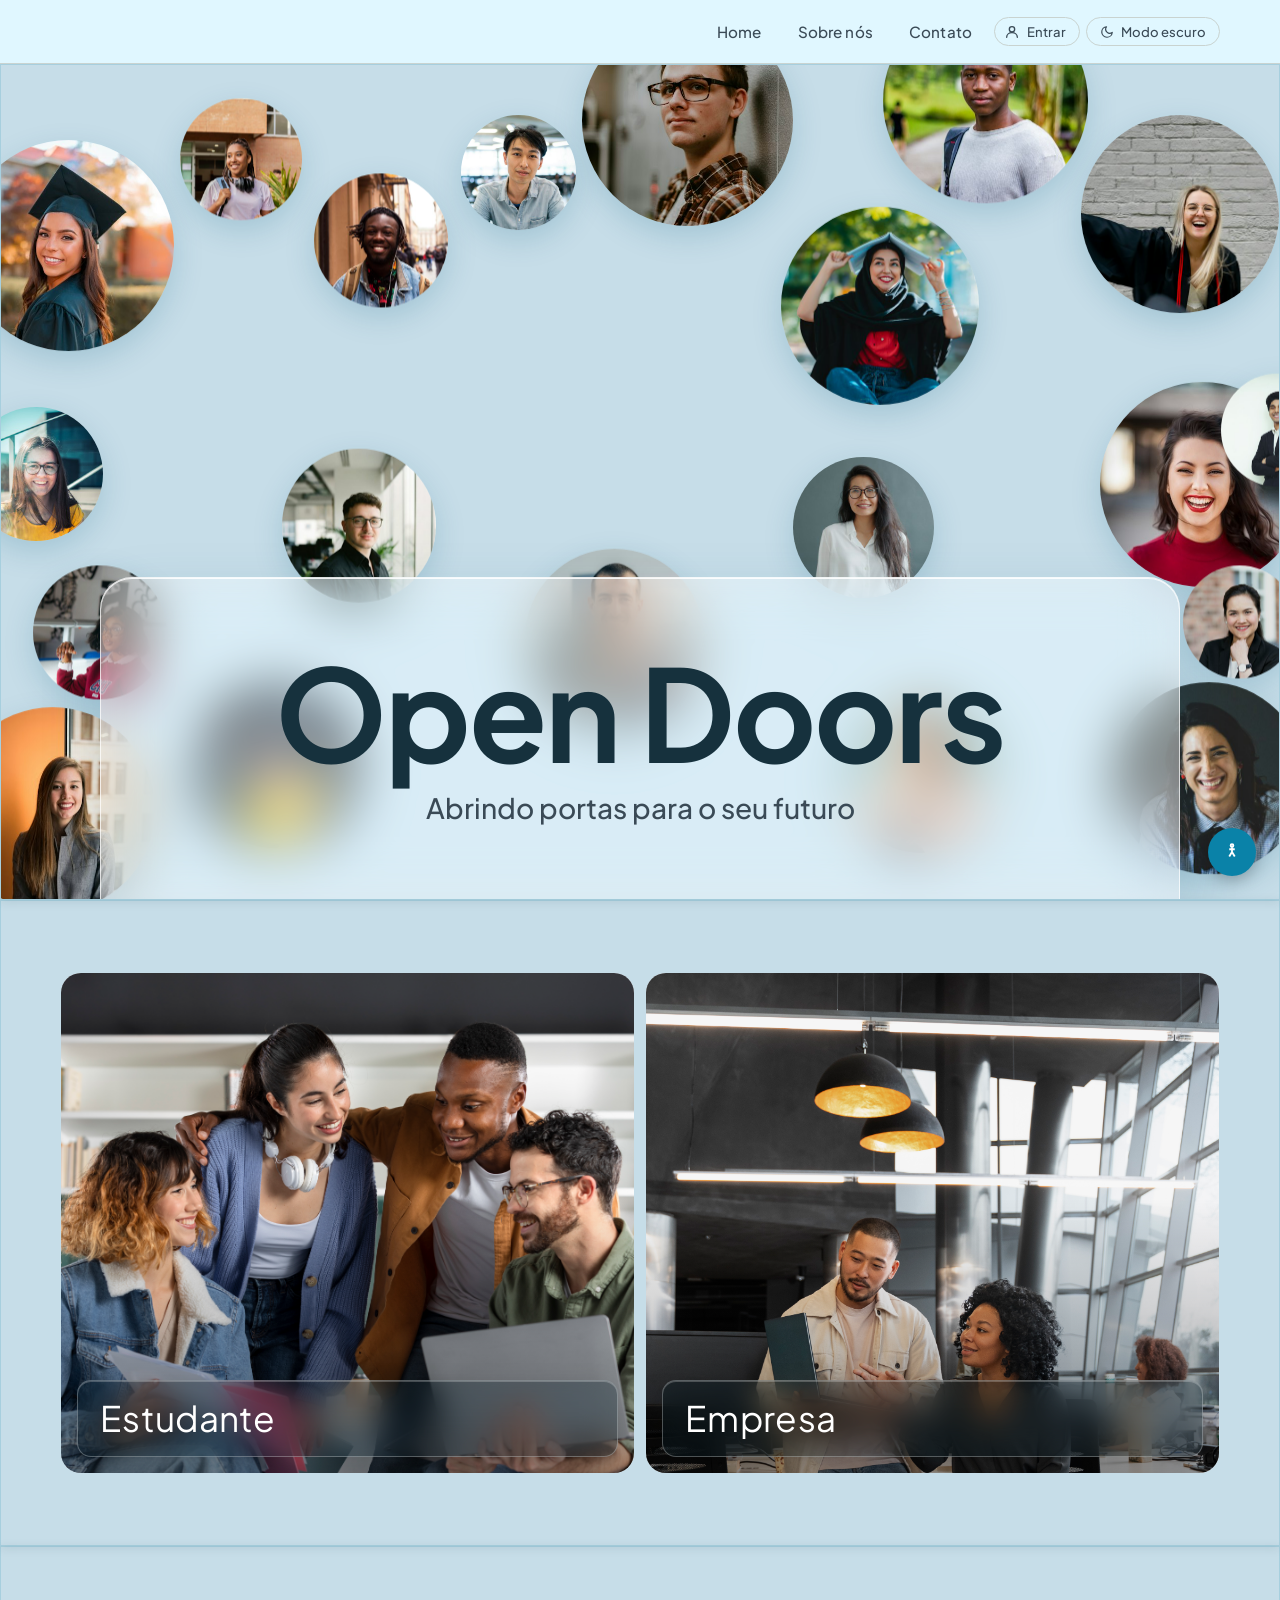
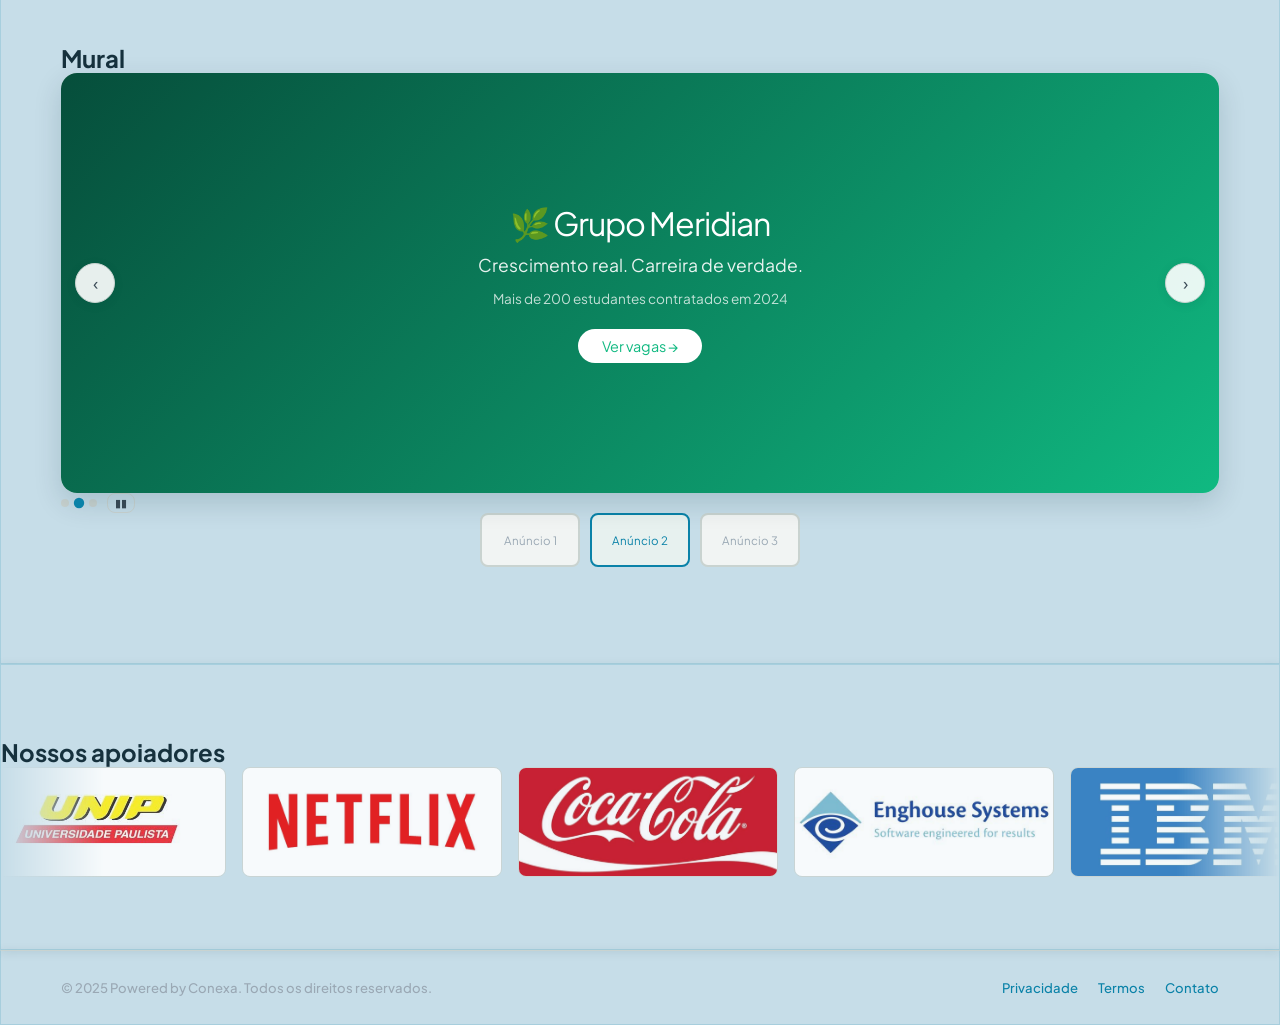
==== commit 4512c6df: "Remove Jooble, prioriza vagas de empresas cadastradas e mostra compatibilidade - Remove a integração" ====
--- a/opendoors/OpenDoors.html
+++ b/opendoors/OpenDoors.html
@@ -6,6 +6,7 @@
     <meta name="viewport" content="width=device-width, initial-scale=1.0">
     <link rel="stylesheet" href="mainstyle.css">
     <link rel="stylesheet" href="maindark.css">
+    <link rel="stylesheet" href="vidro.css">
     <script src="mainscript.js" defer></script>
     <script src="maintheme.js" defer></script>
     <script src="acessibilidade.js" defer></script>
@@ -161,9 +162,38 @@
     <main id="main-content">
         <section class="topo-site">
 
-            <h1>Abrindo <em>portas</em><br>para o seu futuro</h1>
-
-            <p class="msg-sub">Conectamos estudantes a empresas que buscam novos talentos. Simples assim.</p>
+            <!-- Fundo: estudantes e jovens profissionais (fotos do Unsplash, ver images/bolhas/CREDITOS.txt) -->
+            <div class="bolhas" aria-hidden="true">
+                <img src="images/bolhas/bolha-01.jpg" alt="" class="bolha">
+                <img src="images/bolhas/bolha-02.jpg" alt="" class="bolha">
+                <img src="images/bolhas/bolha-03.jpg" alt="" class="bolha">
+                <img src="images/bolhas/bolha-04.jpg" alt="" class="bolha">
+                <img src="images/bolhas/bolha-05.jpg" alt="" class="bolha">
+                <img src="images/bolhas/bolha-06.jpg" alt="" class="bolha">
+                <img src="images/bolhas/bolha-07.jpg" alt="" class="bolha">
+                <img src="images/bolhas/bolha-08.jpg" alt="" class="bolha">
+                <img src="images/bolhas/bolha-09.jpg" alt="" class="bolha">
+                <img src="images/bolhas/bolha-10.jpg" alt="" class="bolha">
+                <img src="images/bolhas/bolha-11.jpg" alt="" class="bolha">
+                <img src="images/bolhas/bolha-12.jpg" alt="" class="bolha">
+                <img src="images/bolhas/bolha-13.jpg" alt="" class="bolha">
+                <img src="images/bolhas/bolha-14.jpg" alt="" class="bolha">
+                <img src="images/bolhas/bolha-15.jpg" alt="" class="bolha">
+                <img src="images/bolhas/bolha-16.jpg" alt="" class="bolha">
+                <img src="images/bolhas/bolha-17.jpg" alt="" class="bolha">
+                <img src="images/bolhas/bolha-18.jpg" alt="" class="bolha">
+                <img src="images/bolhas/bolha-19.jpg" alt="" class="bolha">
+                <img src="images/bolhas/bolha-20.jpg" alt="" class="bolha">
+            </div>
+
+            <div class="topo-vidro">
+                <h1 class="topo-nome">Open Doors</h1>
+                <p class="topo-slogan">Abrindo portas para o seu futuro</p>
+            </div>
+
+        </section>
+
+        <section class="topo-entradas" aria-label="Escolha como entrar">
 
             <div class="botoes-topo">
                 <a href="Acesso/AcessoEstudantes.html" class="btn-top">
--- a/opendoors/vidro.css
+++ b/opendoors/vidro.css
@@ -0,0 +1,327 @@
+/* ==============================================================
+   VIDRO — "portas de vidro" do Open Doors
+   Um campo de luz nas cores da marca atrás de painéis de vidro fosco.
+   Usado nas telas de acesso (Acesso/*.html) e no topo da homepage.
+   Carregar DEPOIS do CSS da página.
+   ============================================================== */
+
+:root {
+  /* Material de vidro (claro) */
+  --vidro-fundo:   rgba(255, 255, 255, 0.42);
+  --vidro-borda:   rgba(255, 255, 255, 0.70);
+  --vidro-brilho:  inset 0 1px 0 rgba(255, 255, 255, 0.85);
+  --vidro-sombra:  0 24px 60px rgba(5, 90, 122, 0.18);
+  --vidro-desfoque: blur(22px) saturate(150%);
+
+  /* Superfícies dentro do vidro (campos, botões secundários) */
+  --vidro-campo:       rgba(255, 255, 255, 0.62);
+  --vidro-campo-foco:  rgba(255, 255, 255, 0.90);
+  --vidro-camada:      rgba(255, 255, 255, 0.38);
+  --vidro-opaco:       #f6f9fa; /* listas suspensas e opções: precisam ser legíveis */
+
+  /* Campo de luz: Água, Petróleo, Petróleo profundo e um ponto de Âmbar */
+  --luz-agua:      rgba(94, 200, 224, 0.85);
+  --luz-petroleo:  rgba(8, 124, 167, 0.62);
+  --luz-profundo:  rgba(5, 90, 122, 0.55);
+  --luz-ambar:     rgba(242, 200, 121, 0.80);
+}
+
+[data-theme="dark"] {
+  --vidro-fundo:   rgba(16, 28, 34, 0.55);
+  --vidro-borda:   rgba(255, 255, 255, 0.10);
+  --vidro-brilho:  inset 0 1px 0 rgba(255, 255, 255, 0.07);
+  --vidro-sombra:  0 24px 60px rgba(0, 0, 0, 0.45);
+
+  --vidro-campo:       rgba(8, 16, 20, 0.50);
+  --vidro-campo-foco:  rgba(8, 16, 20, 0.75);
+  --vidro-camada:      rgba(255, 255, 255, 0.05);
+  --vidro-opaco:       #172227;
+
+  --luz-agua:      rgba(94, 200, 224, 0.26);
+  --luz-petroleo:  rgba(8, 124, 167, 0.55);
+  --luz-profundo:  rgba(5, 90, 122, 0.60);
+  --luz-ambar:     rgba(242, 200, 121, 0.16);
+}
+
+/* --------------------------------------------------------------
+   CAMPO DE LUZ (o único movimento: deriva lenta)
+   -------------------------------------------------------------- */
+.page-layout {
+  position: relative;
+  isolation: isolate;
+}
+
+.page-layout::before {
+  content: '';
+  position: absolute;
+  inset: -12%;
+  z-index: -1;
+  pointer-events: none;
+  /* Duas formas atravessam a área central (onde fica o vidro); as outras dão profundidade */
+  background:
+    radial-gradient(22% 30% at 76% 30%, var(--luz-petroleo) 0%, transparent 62%),
+    radial-gradient(26% 32% at 50% 72%, var(--luz-agua) 0%, transparent 64%),
+    radial-gradient(30% 34% at 96% 92%, var(--luz-profundo) 0%, transparent 66%),
+    radial-gradient(20% 24% at 18% 86%, var(--luz-ambar) 0%, transparent 62%),
+    radial-gradient(24% 28% at 10% 14%, var(--luz-agua) 0%, transparent 66%);
+  filter: blur(6px);
+  animation: luz-deriva 38s ease-in-out infinite alternate;
+}
+
+/* Nas telas de acesso o campo fica preso à janela enquanto o formulário rola */
+.page-layout::before { position: fixed; }
+
+@keyframes luz-deriva {
+  0%   { transform: translate3d(0, 0, 0) scale(1); }
+  50%  { transform: translate3d(3%, -2%, 0) scale(1.06); }
+  100% { transform: translate3d(-2%, 3%, 0) scale(1.02); }
+}
+
+@media (prefers-reduced-motion: reduce) {
+  .page-layout::before { animation: none; }
+}
+
+/* --------------------------------------------------------------
+   TELAS DE ACESSO
+   -------------------------------------------------------------- */
+/* Só a navbar das telas de acesso (a da homepage tem outras cores) */
+.navbar:has(~ .page-layout) {
+  background: color-mix(in srgb, var(--navbar-bg) 55%, transparent);
+  -webkit-backdrop-filter: var(--vidro-desfoque);
+  backdrop-filter: var(--vidro-desfoque);
+}
+
+.main { background: transparent; }
+
+/* Painel lateral: vidro mais leve, para não competir com o formulário */
+.brand-panel {
+  background: var(--vidro-camada);
+  border-right: 1px solid var(--vidro-borda);
+  box-shadow: none;
+  -webkit-backdrop-filter: blur(14px) saturate(140%);
+  backdrop-filter: blur(14px) saturate(140%);
+}
+
+/* O formulário é a porta de vidro */
+.form-container {
+  background: var(--vidro-fundo);
+  border: 1px solid var(--vidro-borda);
+  box-shadow: var(--vidro-sombra), var(--vidro-brilho);
+  -webkit-backdrop-filter: var(--vidro-desfoque);
+  backdrop-filter: var(--vidro-desfoque);
+  padding: 32px;
+
+  /* Tudo que usa estas cores dentro do formulário fica translúcido */
+  --input-bg:       var(--vidro-campo);
+  --input-bg-focus: var(--vidro-campo-foco);
+  --surface:        var(--vidro-camada);
+  --surface-2:      var(--vidro-camada);
+}
+
+/* Listas suspensas e opções de select ficam opacas para serem legíveis */
+.form-container .search-dropdown,
+.form-container select option {
+  background: var(--vidro-opaco);
+}
+
+.stat {
+  background: var(--vidro-camada);
+  border-color: var(--vidro-borda);
+  box-shadow: var(--vidro-brilho);
+}
+
+@media (max-width: 480px) {
+  .form-container { padding: 22px 18px; }
+}
+
+/* --------------------------------------------------------------
+   TOPO DA HOMEPAGE — bolhas com fotos atrás de um painel de vidro
+   -------------------------------------------------------------- */
+.topo-site {
+  position: relative;
+  isolation: isolate;
+  overflow: hidden;
+  min-height: calc(100svh - var(--nav-h));
+  padding: 0 clamp(16px, 6vw, 110px);
+  display: flex;
+  flex-direction: column;
+  justify-content: flex-end;
+}
+.topo-site::before { content: none; } /* o fundo agora são as bolhas */
+
+.bolhas {
+  position: absolute;
+  inset: 0;
+  z-index: -1;
+  pointer-events: none;
+  container-type: size; /* 1cqh = 1% da altura do topo */
+}
+
+/* Cada bolha: posição horizontal (x), altura inicial (y, em % do topo, sem unidade),
+   diâmetro (d) e tempo para atravessar o topo de baixo para cima (dur) */
+.bolha {
+  --d: 10vw;
+  --dur: 66s;
+  position: absolute;
+  left: var(--x);
+  top: 0;
+  transform: translate3d(0, calc(var(--y) * 1cqh), 0);
+  width: var(--d);
+  height: var(--d);
+  min-width: 64px;
+  min-height: 64px;
+  object-fit: cover;
+  border-radius: 50%;
+  box-shadow: 0 10px 30px rgba(5, 90, 122, 0.18);
+  /* Sobem sem parar: saem pelo topo e voltam por baixo do painel.
+     O atraso negativo faz cada uma começar exatamente na sua altura y. */
+  animation: bolha-sobe var(--dur) linear infinite;
+  animation-delay: calc(var(--dur) * (var(--y) - 110) / 150);
+  will-change: transform;
+}
+
+/* Em volta do painel (visíveis) */
+.bolha:nth-child(1)  { --x: -3%;  --y: 9;   --d: 16.5vw; --dur: 64s; }
+.bolha:nth-child(2)  { --x: 14%;  --y: 4;   --d: 9.5vw;  --dur: 72s; }
+.bolha:nth-child(3)  { --x: 24.5%; --y: 13; --d: 10.5vw; --dur: 58s; }
+.bolha:nth-child(4)  { --x: 36%;  --y: 6;   --d: 9vw;    --dur: 80s; }
+.bolha:nth-child(5)  { --x: 45.5%; --y: -6; --d: 16.5vw; --dur: 68s; }
+.bolha:nth-child(6)  { --x: 61%;  --y: 17;  --d: 15.5vw; --dur: 55s; }
+.bolha:nth-child(7)  { --x: 69%;  --y: -8;  --d: 16vw;   --dur: 76s; }
+.bolha:nth-child(8)  { --x: 84.5%; --y: 6;  --d: 15.5vw; --dur: 62s; }
+.bolha:nth-child(9)  { --x: -2.5%; --y: 41; --d: 10.5vw; --dur: 70s; }
+.bolha:nth-child(10) { --x: 2.5%; --y: 60;  --d: 10.5vw; --dur: 60s; }
+.bolha:nth-child(11) { --x: -4%;  --y: 77;  --d: 16vw;   --dur: 78s; }
+.bolha:nth-child(12) { --x: 86%;  --y: 38;  --d: 16vw;   --dur: 66s; }
+.bolha:nth-child(13) { --x: 95.5%; --y: 37; --d: 8.8vw;  --dur: 57s; }
+.bolha:nth-child(14) { --x: 92.5%; --y: 60; --d: 8.8vw;  --dur: 74s; }
+.bolha:nth-child(15) { --x: 87%;  --y: 74;  --d: 15vw;   --dur: 69s; }
+/* Atrás do painel (aparecem desfocadas pelo vidro) */
+.bolha:nth-child(16) { --x: 22%;  --y: 46;  --d: 12vw;   --dur: 63s; }
+.bolha:nth-child(17) { --x: 41%;  --y: 58;  --d: 14vw;   --dur: 71s; }
+.bolha:nth-child(18) { --x: 62%;  --y: 47;  --d: 11vw;   --dur: 59s; }
+.bolha:nth-child(19) { --x: 15%;  --y: 74;  --d: 13vw;   --dur: 77s; }
+.bolha:nth-child(20) { --x: 66%;  --y: 76;  --d: 12vw;   --dur: 65s; }
+
+/* De 110% (abaixo da base) até -40% (acima do topo) da altura do topo */
+@keyframes bolha-sobe {
+  from { transform: translate3d(0, 110cqh, 0); }
+  to   { transform: translate3d(0, -40cqh, 0); }
+}
+
+@media (prefers-reduced-motion: reduce) {
+  .bolha { animation: none; }
+}
+
+/* O painel de vidro sobe da base, como uma porta de vidro */
+.topo-vidro {
+  position: relative;
+  width: min(1080px, 100%);
+  min-height: 62%;
+  margin: 26vh auto 0;
+  padding: clamp(40px, 8vh, 96px) clamp(24px, 5vw, 72px);
+  border-radius: 32px 32px 0 0;
+  border: 1px solid var(--vidro-borda);
+  border-bottom: none;
+  background: var(--vidro-fundo);
+  box-shadow: var(--vidro-sombra), var(--vidro-brilho);
+  -webkit-backdrop-filter: blur(26px) saturate(150%);
+  backdrop-filter: blur(26px) saturate(150%);
+  display: flex;
+  flex-direction: column;
+  justify-content: center;
+  align-items: center;
+  text-align: center;
+  gap: clamp(10px, 2vh, 20px);
+}
+
+/* Fonte e peso vêm do mainstyle.css (Plus Jakarta Sans 400 em toda a homepage) */
+.topo-vidro .topo-nome {
+  font-size: clamp(3.2rem, 10vw, 8.5rem);
+  line-height: 0.95;
+  letter-spacing: -0.015em;
+  color: var(--text);
+  margin: 0;
+  max-width: none;
+}
+
+.topo-slogan {
+  font-size: clamp(1.1rem, 2.4vw, 1.75rem);
+  line-height: 1.35;
+  color: var(--gray-700);
+  margin: 0;
+  max-width: 28ch;
+}
+
+[data-theme="dark"] .topo-vidro .topo-nome { color: #eef0f4; }
+[data-theme="dark"] .topo-slogan { color: #b4c0c8; }
+[data-theme="dark"] .bolha { box-shadow: 0 10px 30px rgba(0, 0, 0, 0.45); }
+
+/* Os cards de Estudante e Empresa vêm logo abaixo do painel */
+.topo-entradas {
+  padding: clamp(32px, 6vw, 72px) clamp(20px, 5vw, 60px);
+}
+
+@media (max-width: 768px) {
+  .topo-site { min-height: 66svh; padding: 0 12px; }
+  .topo-vidro { margin-top: 30vh; min-height: 0; border-radius: 24px 24px 0 0; }
+  /* No celular: 8 bolhas acima do painel, 5 atrás dele; as das laterais somem */
+  .bolha:nth-child(n + 9):nth-child(-n + 15) { display: none; }
+  /* Fileiras acima do painel */
+  .bolha:nth-child(1)  { --x: -6%; --y: 2;  --d: 28vw; }
+  .bolha:nth-child(2)  { --x: 25%; --y: 1;  --d: 20vw; }
+  .bolha:nth-child(3)  { --x: 47%; --y: 7;  --d: 22vw; }
+  .bolha:nth-child(4)  { --x: 74%; --y: 0;  --d: 24vw; }
+  .bolha:nth-child(5)  { --x: 84%; --y: 19; --d: 22vw; }
+  .bolha:nth-child(6)  { --x: 3%;  --y: 20; --d: 20vw; }
+  .bolha:nth-child(7)  { --x: 59%; --y: 23; --d: 19vw; }
+  .bolha:nth-child(8)  { --x: 31%; --y: 21; --d: 20vw; }
+  .bolha:nth-child(16) { --x: -5%; --y: 37; --d: 24vw; }
+  .bolha:nth-child(17) { --x: 35%; --y: 36; --d: 26vw; }
+  .bolha:nth-child(18) { --x: 73%; --y: 39; --d: 23vw; }
+  /* Atrás do painel */
+  .bolha:nth-child(19) { --x: 12%; --y: 66; --d: 26vw; }
+  .bolha:nth-child(20) { --x: 58%; --y: 72; --d: 30vw; }
+}
+
+
+/* A foto escurece só o bastante para a placa de vidro aparecer */
+.btn-top__overlay {
+  background: linear-gradient(to bottom, rgba(0, 0, 0, 0) 45%, rgba(0, 0, 0, 0.35) 100%);
+}
+.botoes-topo button:hover .btn-top__overlay {
+  background: linear-gradient(to bottom, rgba(8, 124, 167, 0.10) 0%, rgba(0, 0, 0, 0.40) 100%);
+}
+
+/* Placa de vidro fosco escurecido sobre a foto */
+.btn-top__content {
+  margin: 0 16px 16px;
+  width: calc(100% - 32px);
+  padding: 18px 22px;
+  border-radius: 14px;
+  background: rgba(8, 30, 40, 0.30);
+  border: 1px solid rgba(255, 255, 255, 0.28);
+  box-shadow: inset 0 1px 0 rgba(255, 255, 255, 0.22), 0 12px 30px rgba(0, 0, 0, 0.18);
+  -webkit-backdrop-filter: blur(16px) saturate(140%);
+  backdrop-filter: blur(16px) saturate(140%);
+}
+
+.btn-top__title,
+.btn-top__desc { text-shadow: none; }
+
+/* --------------------------------------------------------------
+   SEM SUPORTE A DESFOQUE: volta às superfícies opacas
+   -------------------------------------------------------------- */
+@supports not ((backdrop-filter: blur(1px)) or (-webkit-backdrop-filter: blur(1px))) {
+  :root {
+    --vidro-fundo:  rgba(241, 244, 243, 0.94);
+    --vidro-camada: rgba(231, 238, 236, 0.92);
+    --vidro-campo:  #fff;
+  }
+  [data-theme="dark"] {
+    --vidro-fundo:  rgba(23, 34, 39, 0.96);
+    --vidro-camada: rgba(30, 43, 49, 0.94);
+    --vidro-campo:  #1a262c;
+  }
+  .btn-top__content { background: rgba(8, 30, 40, 0.72); }
+}
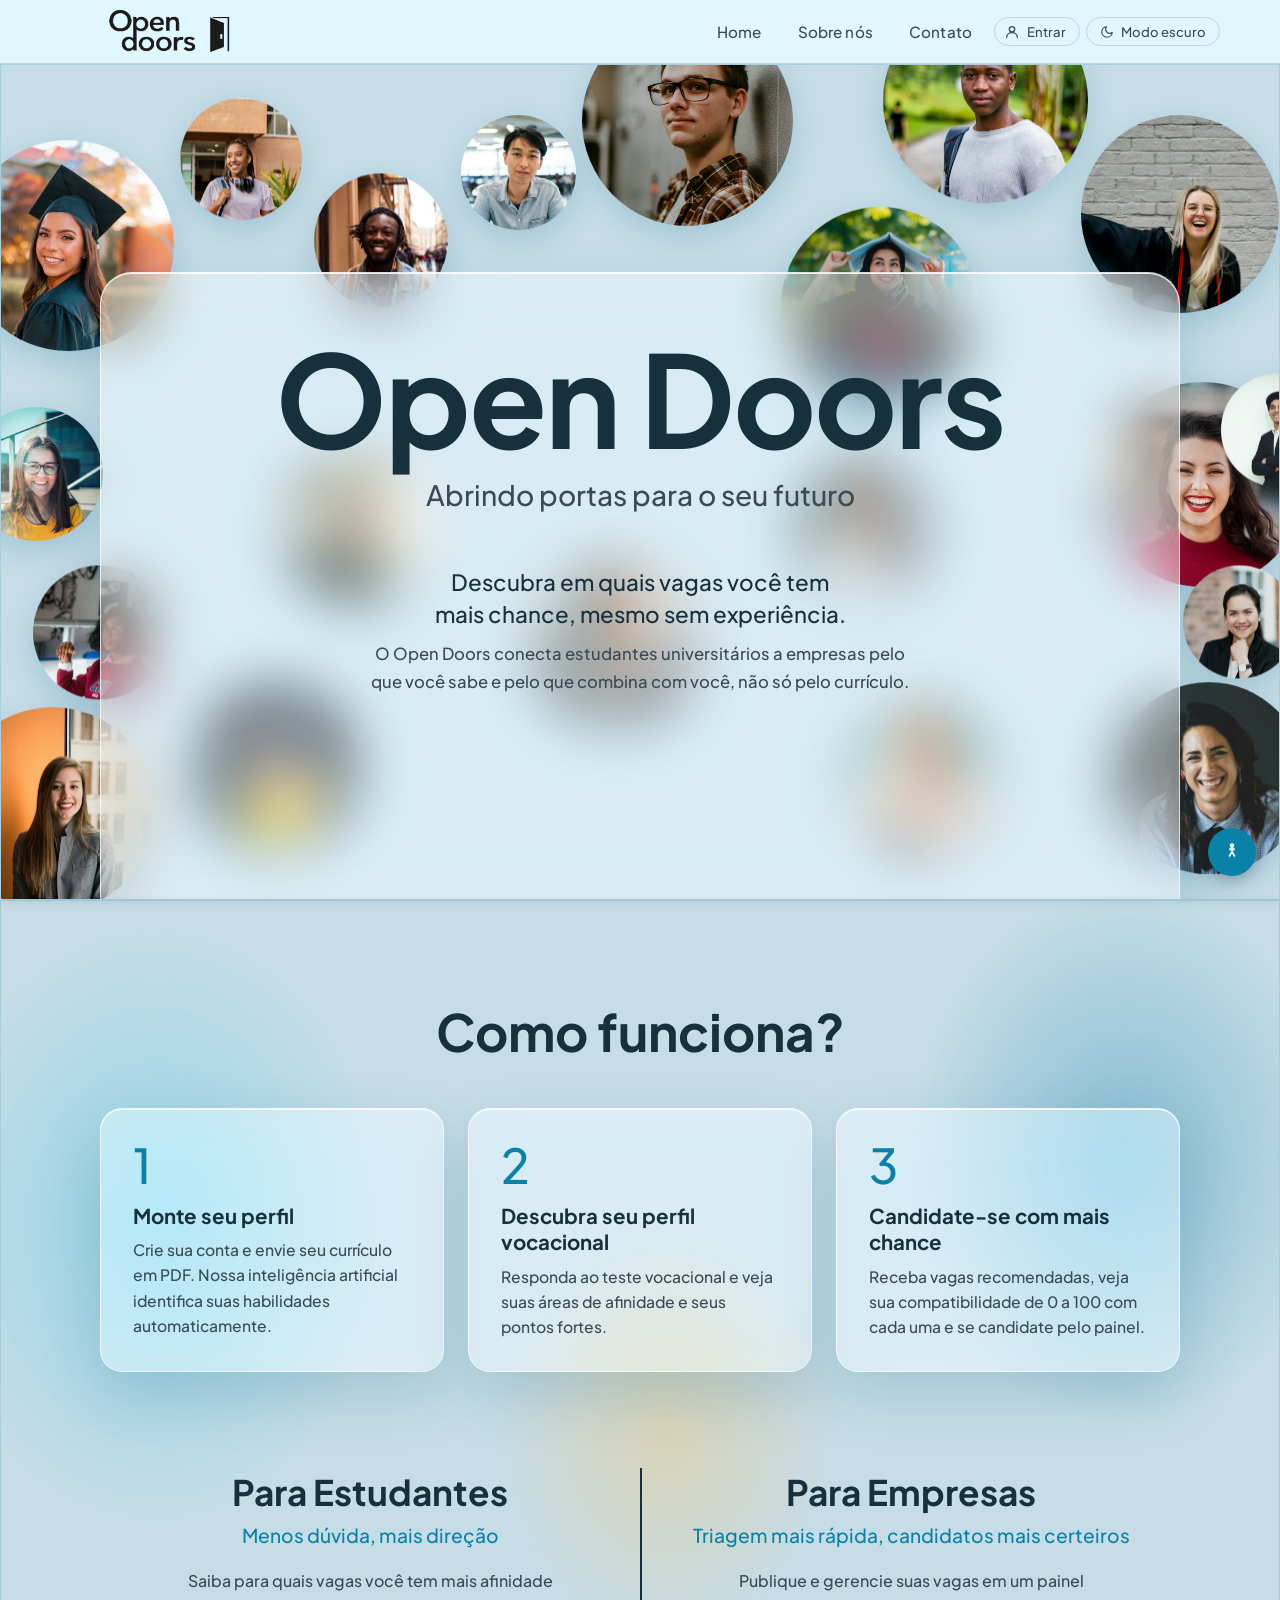
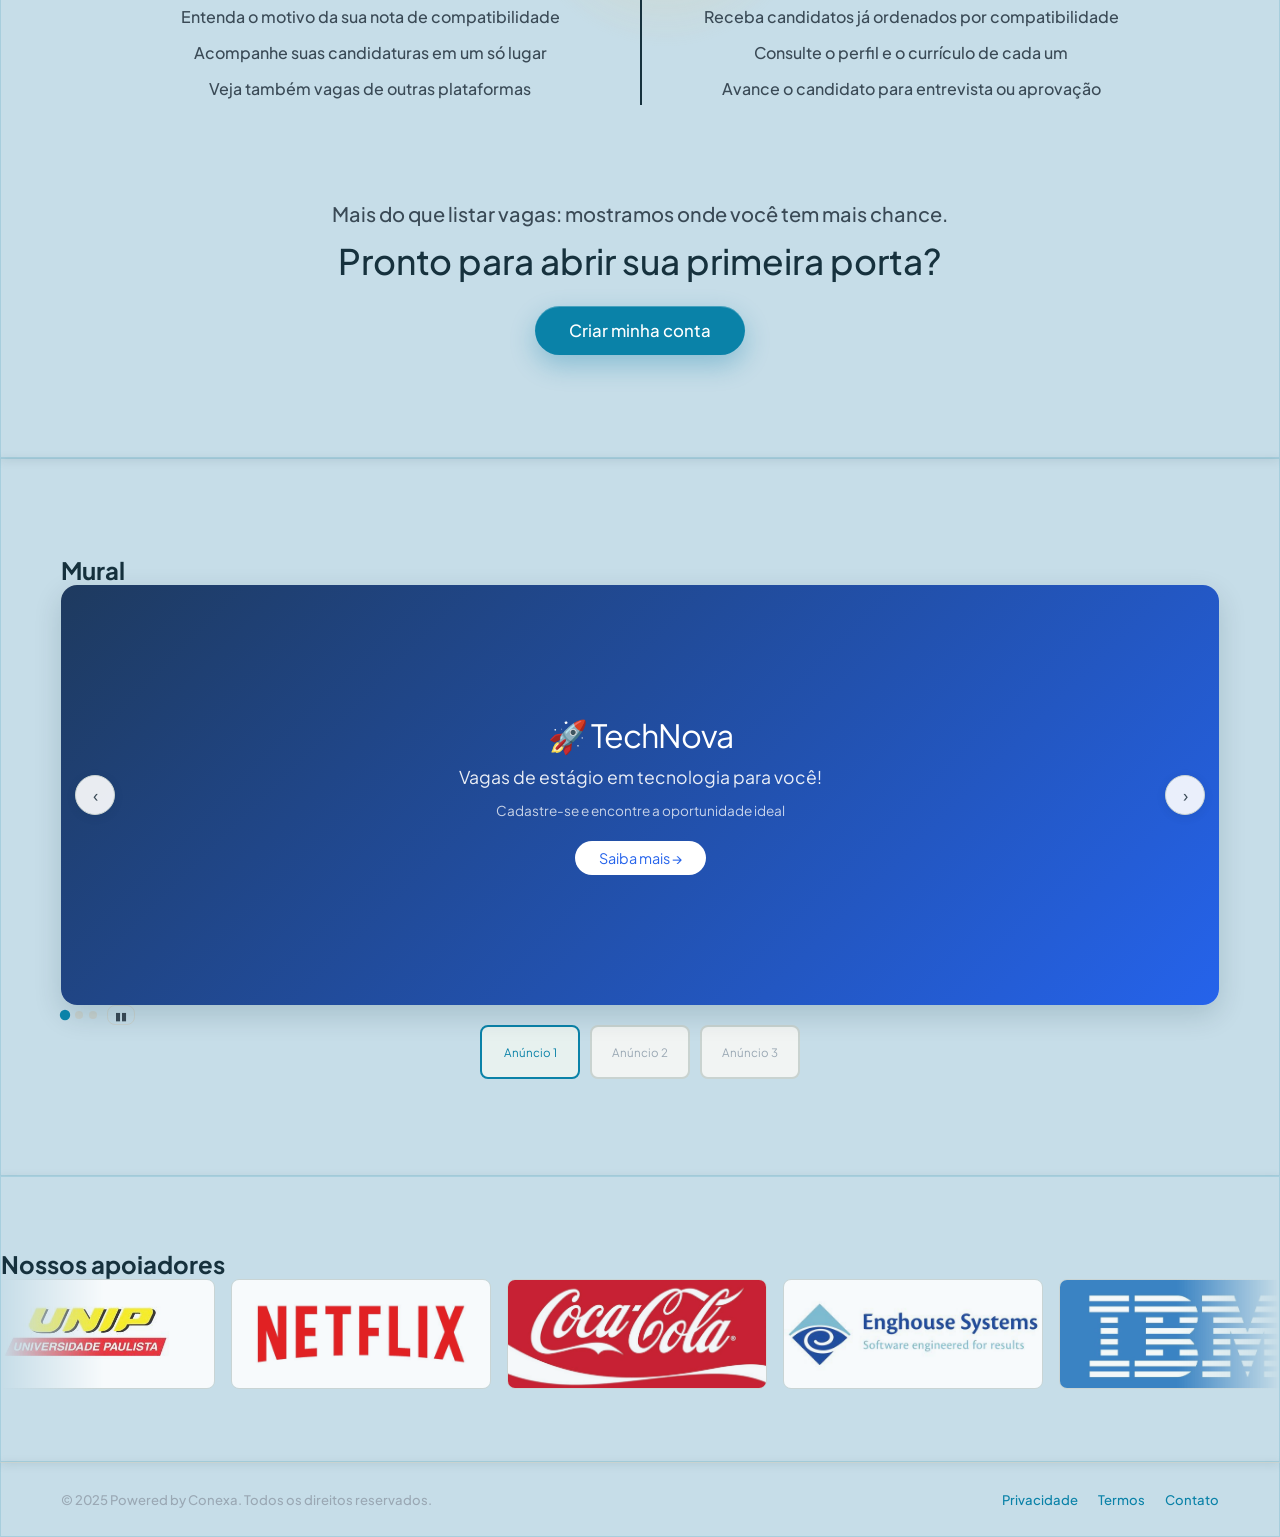
==== commit c75dfdd1: "feat(home): vidro no topo da homepage e seção "Como funciona?" - Topo com painel de vidro sobre bolh" ====
--- a/opendoors/OpenDoors.html
+++ b/opendoors/OpenDoors.html
@@ -6,7 +6,7 @@
     <meta name="viewport" content="width=device-width, initial-scale=1.0">
     <link rel="stylesheet" href="mainstyle.css">
     <link rel="stylesheet" href="maindark.css">
-    <link rel="stylesheet" href="vidro.css">
+    <link rel="stylesheet" href="vidro.css?v=2026-11-23b">
     <script src="mainscript.js" defer></script>
     <script src="maintheme.js" defer></script>
     <script src="acessibilidade.js" defer></script>
@@ -25,7 +25,7 @@
     <header>
         <nav class="navbar">
             <a href="OpenDoors.html" class="logo-link">
-                <img src="/PIM-3-Open-Doors-main/opendoors/images/open-doors-icon.png" alt="Open Doors — página inicial" class="logo-img">
+                <img src="images/open-doors-icon.png" alt="Open Doors — página inicial" class="logo-img">
             </a>
 
             <input type="checkbox" id="nav-check">
@@ -74,7 +74,7 @@
 
                     <div id="drawerGuest">
                         <p class="drawer-title">Acessar plataforma</p>
-                        <a href="Acesso/AcessoEstudantes.html" class="drawer-item">
+                        <a href="Acesso/Acesso.html#estudante" class="drawer-item">
                             <span class="drawer-item__text">
                                 <strong>Sou Estudante</strong>
                                 <small>Acesse vagas e oportunidades</small>
@@ -82,7 +82,7 @@
                             <svg class="drawer-item__arrow" viewBox="0 0 24 24" fill="none" stroke="currentColor" stroke-width="2"><polyline points="9 18 15 12 9 6"/></svg>
                         </a>
 
-                        <a href="Acesso/AcessoEmpresas.html" class="drawer-item">
+                        <a href="Acesso/Acesso.html#empresa" class="drawer-item">
                             <span class="drawer-item__text">
                                 <strong>Sou Empresa</strong>
                                 <small>Encontre jovens talentos</small>
@@ -189,38 +189,71 @@
             <div class="topo-vidro">
                 <h1 class="topo-nome">Open Doors</h1>
                 <p class="topo-slogan">Abrindo portas para o seu futuro</p>
-            </div>
-
-        </section>
-
-        <section class="topo-entradas" aria-label="Escolha como entrar">
-
-            <div class="botoes-topo">
-                <a href="Acesso/AcessoEstudantes.html" class="btn-top">
-                    <button class="btn-top--estudante">
-                        <img src="images/ImgEstudante.jpg" loading="lazy" alt="Imagem do botão de Estudante" class="btn-top__bg">
-                        <div class="btn-top__overlay"></div>
-                        <div class="btn-top__content">
-                            <div class="btn-top__title">Estudante</div>
-                            <span class="btn-top__desc">Acesse milhares de vagas e oportunidades para estudantes</span>
-                        </div>
-                    </button>
-                </a>
-                <a href="Acesso/AcessoEmpresas.html" class="btn-top">
-                    <button class="btn-top--empresa">
-                        <img src="images/ImgEmpresa.jpg" loading="lazy" alt="Imagem do botão de Empresa" class="btn-top__bg">
-                        <div class="btn-top__overlay"></div>
-                        <div class="btn-top__content">
-                            <div class="btn-top__title">Empresa</div>
-                            <span class="btn-top__desc">Encontre jovens talentos para sua empresa</span>
-                        </div>
-                    </button>
-                </a>
+
+                <div class="topo-pitch">
+                    <p class="topo-pitch__destaque">Descubra em quais vagas você tem mais chance, mesmo sem experiência.</p>
+                    <p class="topo-pitch__texto">O Open Doors conecta estudantes universitários a empresas pelo que você sabe e pelo que combina com você, não só pelo currículo.</p>
+                </div>
             </div>
 
         </section>
     </main>
 
+
+    <section class="como-funciona" aria-labelledby="como-funciona-titulo">
+        <div class="cf-container">
+
+            <h2 id="como-funciona-titulo" class="cf-titulo">Como funciona?</h2>
+
+            <ol class="cf-passos">
+                <li class="cf-passo">
+                    <span class="cf-passo__num" aria-hidden="true">1</span>
+                    <h3>Monte seu perfil</h3>
+                    <p>Crie sua conta e envie seu currículo em PDF. Nossa inteligência artificial identifica suas habilidades automaticamente.</p>
+                </li>
+                <li class="cf-passo">
+                    <span class="cf-passo__num" aria-hidden="true">2</span>
+                    <h3>Descubra seu perfil vocacional</h3>
+                    <p>Responda ao teste vocacional e veja suas áreas de afinidade e seus pontos fortes.</p>
+                </li>
+                <li class="cf-passo">
+                    <span class="cf-passo__num" aria-hidden="true">3</span>
+                    <h3>Candidate-se com mais chance</h3>
+                    <p>Receba vagas recomendadas, veja sua compatibilidade de 0 a 100 com cada uma e se candidate pelo painel.</p>
+                </li>
+            </ol>
+
+            <div class="cf-publicos">
+                <div class="cf-publico">
+                    <h3>Para Estudantes</h3>
+                    <p class="cf-publico__lema">Menos dúvida, mais direção</p>
+                    <ul>
+                        <li>Saiba para quais vagas você tem mais afinidade</li>
+                        <li>Entenda o motivo da sua nota de compatibilidade</li>
+                        <li>Acompanhe suas candidaturas em um só lugar</li>
+                        <li>Veja também vagas de outras plataformas</li>
+                    </ul>
+                </div>
+                <div class="cf-publico">
+                    <h3>Para Empresas</h3>
+                    <p class="cf-publico__lema">Triagem mais rápida, candidatos mais certeiros</p>
+                    <ul>
+                        <li>Publique e gerencie suas vagas em um painel</li>
+                        <li>Receba candidatos já ordenados por compatibilidade</li>
+                        <li>Consulte o perfil e o currículo de cada um</li>
+                        <li>Avance o candidato para entrevista ou aprovação</li>
+                    </ul>
+                </div>
+            </div>
+
+            <div class="cf-fechamento">
+                <p class="cf-fechamento__frase">Mais do que listar vagas: mostramos onde você tem mais chance.</p>
+                <p class="cf-fechamento__convite">Pronto para abrir sua primeira porta?</p>
+                <a href="Acesso/Acesso.html#cadastro" class="cf-botao">Criar minha conta</a>
+            </div>
+
+        </div>
+    </section>
 
     <section class="mural">
         <div class="mural-container">
--- a/opendoors/mainstyle.css
+++ b/opendoors/mainstyle.css
@@ -241,121 +241,6 @@
 }
 
 
-/* BOTÕES TOPO */
-
-.botoes-topo {
-    display: flex;
-    gap: 12px;
-}
-
-.botoes-topo a {
-    flex: 1;
-    text-decoration: none;
-}
-
-.botoes-topo button {
-    position: relative;
-    border: none;
-    width: 100%;
-    height: 500px;
-    border-radius: 20px;
-    cursor: pointer;
-    padding: 0;
-    overflow: hidden;
-    display: flex;
-    align-items: flex-end;
-    transition: transform 0.35s cubic-bezier(.4,0,.2,1), box-shadow 0.35s cubic-bezier(.4,0,.2,1);
-}
-
-.botoes-topo button:hover {
-    transform: translateY(-3px);
-    box-shadow: 0 16px 40px rgba(0, 0, 0, 0.24);
-}
-
-
-/* IMAGEM DO BOTÃO */
-
-.btn-top__bg {
-    position: absolute;
-    inset: 0;
-    width: 100%;
-    height: 100%;
-    object-fit: cover;
-    object-position: top center;
-    border-radius: 0;
-    z-index: 0;
-    transition: transform 0.5s cubic-bezier(.4,0,.2,1);
-}
-
-.botoes-topo button:hover .btn-top__bg {
-    transform: scale(1.05);
-}
-
-.btn-top__overlay {
-    position: absolute;
-    inset: 0;
-    z-index: 1;
-    border-radius: 0;
-    background: linear-gradient(
-        to bottom,
-        rgba(0,0,0,0.04) 0%,
-        rgba(0,0,0,0.10) 40%,
-        rgba(0,0,0,0.62) 75%,
-        rgba(0,0,0,0.82) 100%
-    );
-    transition: background 0.35s ease;
-}
-
-.botoes-topo button:hover .btn-top__overlay {
-    background: linear-gradient(
-        to bottom,
-        rgba(8,124,167,0.08) 0%,
-        rgba(0,0,0,0.12) 35%,
-        rgba(0,0,0,0.68) 72%,
-        rgba(0,0,0,0.88) 100%
-    );
-}
-
-.btn-top__content {
-    position: relative;
-    z-index: 2;
-    width: 100%;
-    padding: 0 28px 28px;
-    text-align: left;
-    color: #fff;
-}
-
-.btn-top__title {
-    font-family: "Oswald", sans-serif;
-    font-size: clamp(1.6rem, 3vw, 2.2rem);
-    font-weight: 600;
-    line-height: 1.1;
-    margin-bottom: 0;
-    color: #fff;
-    letter-spacing: 0.01em;
-    text-shadow: 0 2px 12px rgba(0,0,0,0.4);
-}
-
-.btn-top__desc {
-    display: block;
-    font-size: 0.88rem;
-    line-height: 1.55;
-    color: rgba(255,255,255,0.88);
-    max-height: 0;
-    opacity: 0;
-    overflow: hidden;
-    transition: max-height 0.4s ease, opacity 0.4s ease, margin-top 0.3s ease;
-    margin-top: 0;
-    text-shadow: 0 1px 6px rgba(0,0,0,0.5);
-}
-
-.botoes-topo button:hover .btn-top__desc {
-    max-height: 80px;
-    opacity: 1;
-    margin-top: 8px;
-}
-
-
 /* SEÇÃO MURAL */
 
 .mural {
@@ -764,9 +649,6 @@
  /* TOPO DO SITE  */
 
     .topo-site { min-height: auto; padding-top: 48px; padding-bottom: 48px; }
-    .botoes-topo { flex-direction: column; gap: 12px; width: 100%; max-width: 460px; }
-    .botoes-topo button { height: 260px; }
-    .btn-top__content { padding: 0 20px 20px; }
 
     .mural-thumbs { display: none; }
 
--- a/opendoors/maindark.css
+++ b/opendoors/maindark.css
@@ -131,10 +131,6 @@
 [data-theme="dark"] .msg-sub {
     color: #8a909e;
 }
-[data-theme="dark"] .botoes-topo button {
-    background: #181b22;
-    color: #eef0f4;
-}
 
 /* SEÇÃO MURAL */
 
--- a/opendoors/vidro.css
+++ b/opendoors/vidro.css
@@ -217,9 +217,11 @@
 .topo-vidro {
   position: relative;
   width: min(1080px, 100%);
-  min-height: 62%;
-  margin: 26vh auto 0;
-  padding: clamp(40px, 8vh, 96px) clamp(24px, 5vw, 72px);
+  /* Ocupa os 75% de baixo do topo: a borda de cima fica a 25% da altura.
+     O nome fica no alto do painel; o espaço abaixo do slogan é para o pitch. */
+  min-height: calc((100svh - var(--nav-h)) * 0.75);
+  margin: 10vh auto 0;
+  padding: clamp(32px, 7vh, 72px) clamp(24px, 5vw, 72px);
   border-radius: 32px 32px 0 0;
   border: 1px solid var(--vidro-borda);
   border-bottom: none;
@@ -229,7 +231,7 @@
   backdrop-filter: blur(26px) saturate(150%);
   display: flex;
   flex-direction: column;
-  justify-content: center;
+  justify-content: flex-start;
   align-items: center;
   text-align: center;
   gap: clamp(10px, 2vh, 20px);
@@ -253,18 +255,212 @@
   max-width: 28ch;
 }
 
+/* Pitch: o que o Open Doors faz, logo abaixo do slogan */
+.topo-pitch {
+  margin-top: clamp(14px, 4vh, 40px);
+  max-width: 40rem;
+  display: flex;
+  flex-direction: column;
+  gap: 10px;
+}
+
+.topo-pitch p { margin: 0; text-wrap: balance; } /* linhas de tamanho parecido, sem palavra sozinha */
+
+.topo-pitch__destaque {
+  font-size: clamp(1.1rem, 1.9vw, 1.4rem);
+  line-height: 1.4;
+  color: var(--text);
+}
+
+.topo-pitch__texto {
+  font-size: clamp(0.95rem, 1.3vw, 1.05rem);
+  line-height: 1.65;
+  color: var(--gray-700);
+  max-width: 34rem;
+  margin-inline: auto !important;
+}
+
 [data-theme="dark"] .topo-vidro .topo-nome { color: #eef0f4; }
 [data-theme="dark"] .topo-slogan { color: #b4c0c8; }
+[data-theme="dark"] .topo-pitch__destaque { color: #eef0f4; }
+[data-theme="dark"] .topo-pitch__texto { color: #b4c0c8; }
 [data-theme="dark"] .bolha { box-shadow: 0 10px 30px rgba(0, 0, 0, 0.45); }
 
-/* Os cards de Estudante e Empresa vêm logo abaixo do painel */
-.topo-entradas {
-  padding: clamp(32px, 6vw, 72px) clamp(20px, 5vw, 60px);
+/* --------------------------------------------------------------
+   COMO FUNCIONA — 3 passos em vidro, estudantes x empresas e fechamento
+   -------------------------------------------------------------- */
+.como-funciona {
+  position: relative;
+  isolation: isolate;
+  overflow: hidden;
+  padding: clamp(56px, 8vw, 104px) clamp(20px, 5vw, 60px);
+}
+
+/* Campo de luz parado atrás dos passos, para o vidro aparecer */
+.como-funciona::before {
+  content: '';
+  position: absolute;
+  inset: 0;
+  z-index: -1;
+  pointer-events: none;
+  opacity: 0.55;
+  background:
+    radial-gradient(28% 40% at 12% 28%, var(--luz-agua) 0%, transparent 65%),
+    radial-gradient(26% 36% at 88% 22%, var(--luz-petroleo) 0%, transparent 65%),
+    radial-gradient(22% 30% at 52% 46%, var(--luz-ambar) 0%, transparent 62%);
+}
+
+.cf-container {
+  max-width: 1080px;
+  margin: 0 auto;
+}
+
+.cf-titulo {
+  text-align: center;
+  font-size: clamp(2rem, 4.6vw, 3.2rem);
+  line-height: 1.1;
+  color: var(--text);
+  margin: 0 0 clamp(28px, 4vw, 48px);
+}
+
+/* Passos: uma sequência de verdade, por isso numerados */
+.cf-passos {
+  list-style: none;
+  margin: 0;
+  padding: 0;
+  display: grid;
+  grid-template-columns: repeat(3, 1fr);
+  gap: clamp(14px, 2vw, 24px);
+}
+
+.cf-passo {
+  padding: clamp(22px, 2.6vw, 32px);
+  border-radius: 22px;
+  background: var(--vidro-fundo);
+  border: 1px solid var(--vidro-borda);
+  box-shadow: var(--vidro-sombra), var(--vidro-brilho);
+  -webkit-backdrop-filter: var(--vidro-desfoque);
+  backdrop-filter: var(--vidro-desfoque);
+}
+
+.cf-passo__num {
+  display: block;
+  font-size: clamp(2.4rem, 4vw, 3rem);
+  line-height: 1;
+  color: var(--blue);
+  margin-bottom: 14px;
+}
+
+.cf-passo h3 {
+  font-size: clamp(1.1rem, 1.6vw, 1.3rem);
+  line-height: 1.3;
+  color: var(--text);
+  margin: 0 0 8px;
+}
+
+.cf-passo p {
+  font-size: 0.98rem;
+  line-height: 1.6;
+  color: var(--gray-700);
+  margin: 0;
+}
+
+/* Estudantes | Empresas, com a linha no meio */
+.cf-publicos {
+  display: grid;
+  grid-template-columns: 1fr 1fr;
+  margin-top: clamp(56px, 8vw, 96px);
+  text-align: center;
+}
+
+.cf-publico { padding: 4px clamp(16px, 4vw, 48px); }
+.cf-publico + .cf-publico { border-left: 2px solid var(--text); }
+
+.cf-publico h3 {
+  font-size: clamp(1.6rem, 3vw, 2.2rem);
+  line-height: 1.15;
+  color: var(--text);
+  margin: 0;
+}
+
+.cf-publico__lema {
+  font-size: clamp(1.05rem, 1.6vw, 1.2rem);
+  color: var(--blue);
+  margin: 10px 0 22px;
+}
+
+.cf-publico ul {
+  list-style: none;
+  margin: 0;
+  padding: 0;
+  display: flex;
+  flex-direction: column;
+  gap: 12px;
+}
+
+.cf-publico li {
+  font-size: 1rem;
+  line-height: 1.5;
+  color: var(--gray-700);
+}
+
+.cf-fechamento {
+  text-align: center;
+  margin-top: clamp(56px, 8vw, 96px);
+}
+
+.cf-fechamento p { margin: 0; text-wrap: balance; }
+
+.cf-fechamento__frase {
+  font-size: clamp(1.05rem, 1.8vw, 1.25rem);
+  color: var(--gray-700);
+}
+
+.cf-fechamento__convite {
+  margin-top: 14px !important;
+  font-size: clamp(1.5rem, 3vw, 2.2rem);
+  line-height: 1.2;
+  color: var(--text);
+}
+
+/* Convite final: botão que leva à tela de acesso (estudante ou empresa) */
+.cf-botao {
+  display: inline-block;
+  margin-top: 24px;
+  padding: 14px 34px;
+  border-radius: 999px;
+  background: var(--blue);
+  color: #fff;
+  font-size: 1.05rem;
+  text-decoration: none;
+  box-shadow: 0 10px 26px rgba(8, 124, 167, 0.32), inset 0 1px 0 rgba(255, 255, 255, 0.25);
+  transition: background 0.2s ease, box-shadow 0.2s ease;
+}
+.cf-botao:hover { background: var(--blue-dark); box-shadow: 0 12px 30px rgba(8, 124, 167, 0.42); }
+.cf-botao:focus-visible { outline: 3px solid var(--blue); outline-offset: 3px; }
+
+[data-theme="dark"] .cf-titulo,
+[data-theme="dark"] .cf-passo h3,
+[data-theme="dark"] .cf-publico h3,
+[data-theme="dark"] .cf-fechamento__convite { color: #eef0f4; }
+[data-theme="dark"] .cf-passo p,
+[data-theme="dark"] .cf-publico li,
+[data-theme="dark"] .cf-fechamento__frase { color: #b4c0c8; }
+[data-theme="dark"] .cf-passo__num,
+[data-theme="dark"] .cf-publico__lema { color: #4fb8dc; }
+[data-theme="dark"] .cf-publico + .cf-publico { border-left-color: rgba(238, 240, 244, 0.35); }
+
+@media (max-width: 768px) {
+  .cf-passos { grid-template-columns: 1fr; }
+  .cf-publicos { grid-template-columns: 1fr; gap: 36px; }
+  .cf-publico + .cf-publico { border-left: none; border-top: 2px solid var(--text); padding-top: 36px; }
+  [data-theme="dark"] .cf-publico + .cf-publico { border-top-color: rgba(238, 240, 244, 0.35); }
 }
 
 @media (max-width: 768px) {
   .topo-site { min-height: 66svh; padding: 0 12px; }
-  .topo-vidro { margin-top: 30vh; min-height: 0; border-radius: 24px 24px 0 0; }
+  /* Ocupa os 68% de baixo do topo (66svh): a borda de cima fica a 32% da altura */
+  .topo-vidro { margin-top: 14vh; min-height: calc(66svh * 0.68); border-radius: 24px 24px 0 0; }
   /* No celular: 8 bolhas acima do painel, 5 atrás dele; as das laterais somem */
   .bolha:nth-child(n + 9):nth-child(-n + 15) { display: none; }
   /* Fileiras acima do painel */
@@ -284,31 +480,6 @@
   .bolha:nth-child(20) { --x: 58%; --y: 72; --d: 30vw; }
 }
 
-
-/* A foto escurece só o bastante para a placa de vidro aparecer */
-.btn-top__overlay {
-  background: linear-gradient(to bottom, rgba(0, 0, 0, 0) 45%, rgba(0, 0, 0, 0.35) 100%);
-}
-.botoes-topo button:hover .btn-top__overlay {
-  background: linear-gradient(to bottom, rgba(8, 124, 167, 0.10) 0%, rgba(0, 0, 0, 0.40) 100%);
-}
-
-/* Placa de vidro fosco escurecido sobre a foto */
-.btn-top__content {
-  margin: 0 16px 16px;
-  width: calc(100% - 32px);
-  padding: 18px 22px;
-  border-radius: 14px;
-  background: rgba(8, 30, 40, 0.30);
-  border: 1px solid rgba(255, 255, 255, 0.28);
-  box-shadow: inset 0 1px 0 rgba(255, 255, 255, 0.22), 0 12px 30px rgba(0, 0, 0, 0.18);
-  -webkit-backdrop-filter: blur(16px) saturate(140%);
-  backdrop-filter: blur(16px) saturate(140%);
-}
-
-.btn-top__title,
-.btn-top__desc { text-shadow: none; }
-
 /* --------------------------------------------------------------
    SEM SUPORTE A DESFOQUE: volta às superfícies opacas
    -------------------------------------------------------------- */
@@ -323,5 +494,4 @@
     --vidro-camada: rgba(30, 43, 49, 0.94);
     --vidro-campo:  #1a262c;
   }
-  .btn-top__content { background: rgba(8, 30, 40, 0.72); }
-}
+}
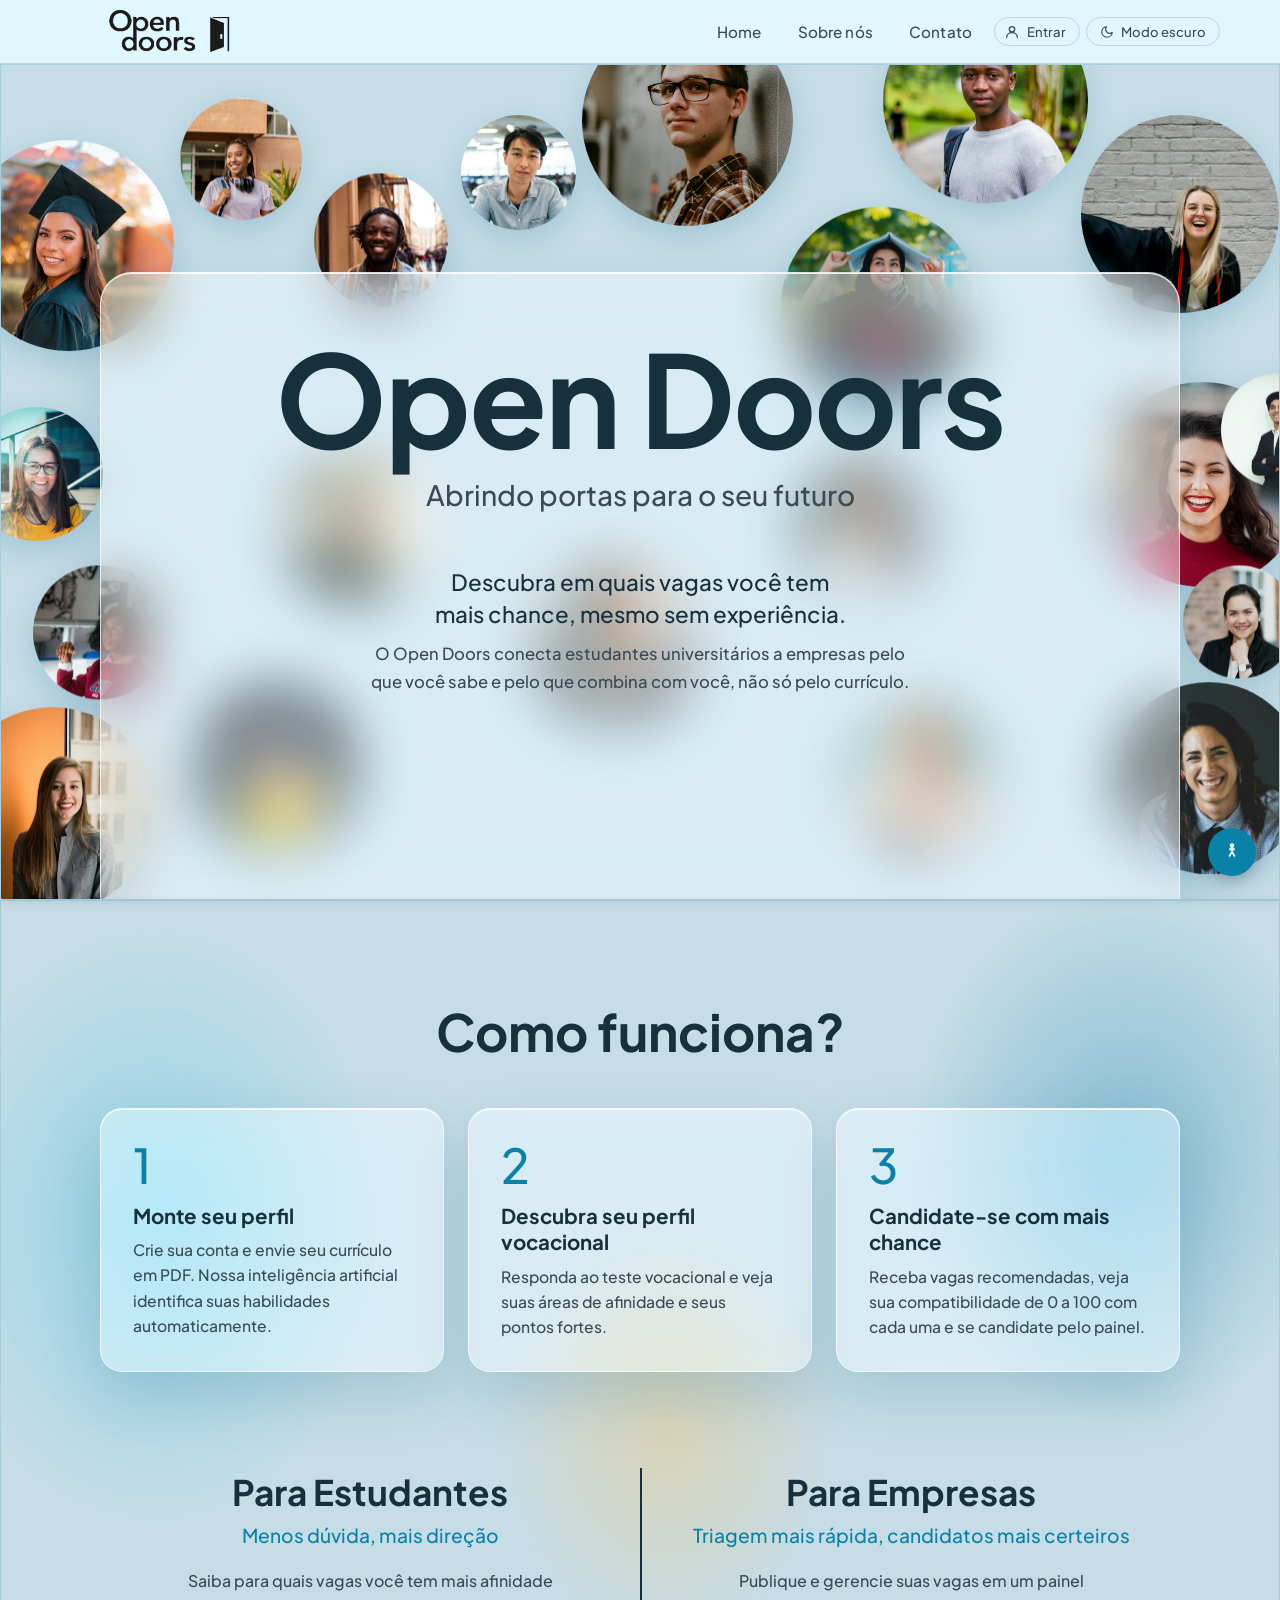
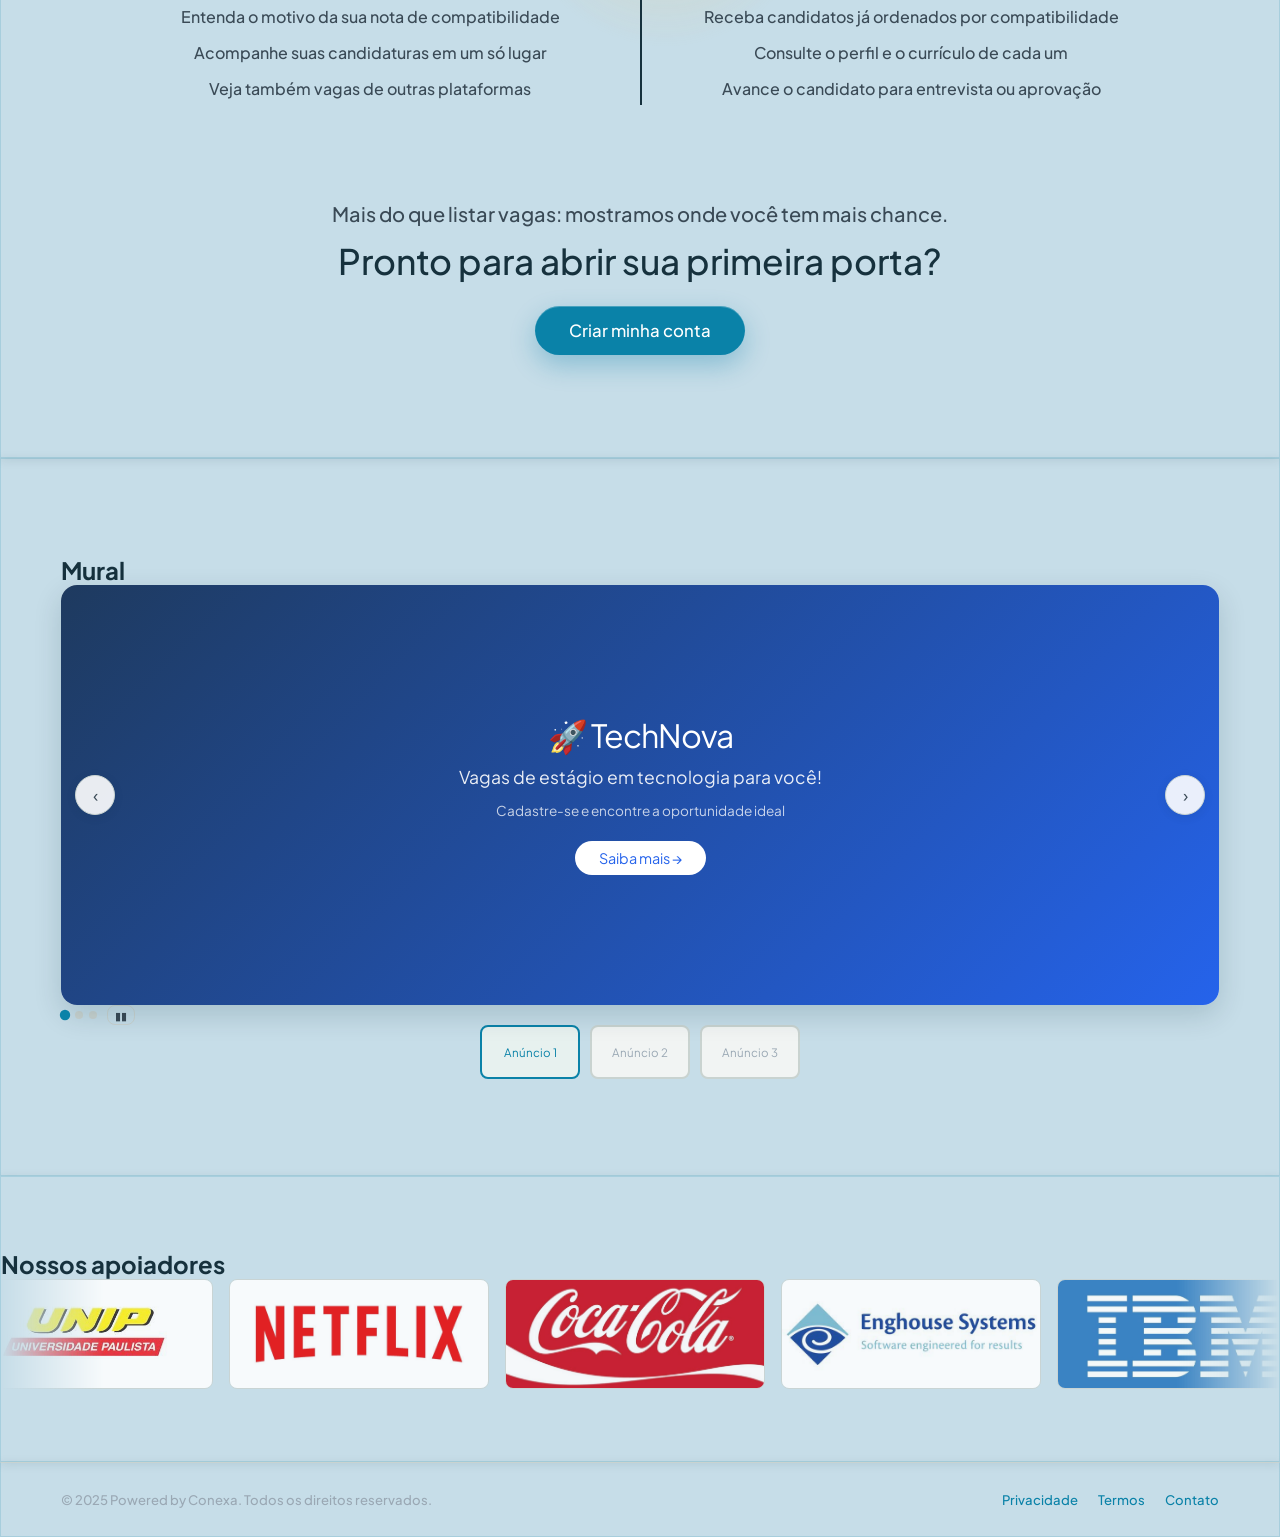
==== commit c81ea685: "feat(front): login direto, logout para o início e ranking no painel da empresa - Login do estudante " ====
--- a/opendoors/OpenDoors.html
+++ b/opendoors/OpenDoors.html
@@ -4,7 +4,7 @@
 <head>
     <meta charset="UTF-8">
     <meta name="viewport" content="width=device-width, initial-scale=1.0">
-    <link rel="stylesheet" href="mainstyle.css">
+    <link rel="stylesheet" href="mainstyle.css?v=2026-11-24">
     <link rel="stylesheet" href="maindark.css">
     <link rel="stylesheet" href="vidro.css?v=2026-11-23b">
     <script src="mainscript.js" defer></script>
@@ -333,6 +333,6 @@
         </div>
     </footer>
 
-    <script src="navbar-profile.js"></script>
+    <script src="navbar-profile.js?v=2026-11-24"></script>
 </body>
 </html>
--- a/opendoors/mainstyle.css
+++ b/opendoors/mainstyle.css
@@ -112,7 +112,12 @@
     align-items: center;
     text-decoration: none;
     flex-shrink: 0;
-}
+    /* A imagem do logo (160px, com muita margem transparente) passa da navbar.
+       O clique fica só na altura da navbar; o que sobra da imagem deixa o clique
+       passar para o que está embaixo (ex.: as abas da área do estudante). */
+    height: var(--nav-h);
+}
+.logo-link .logo-img { pointer-events: none; }
 
 .logo-img {
     height: 160px;
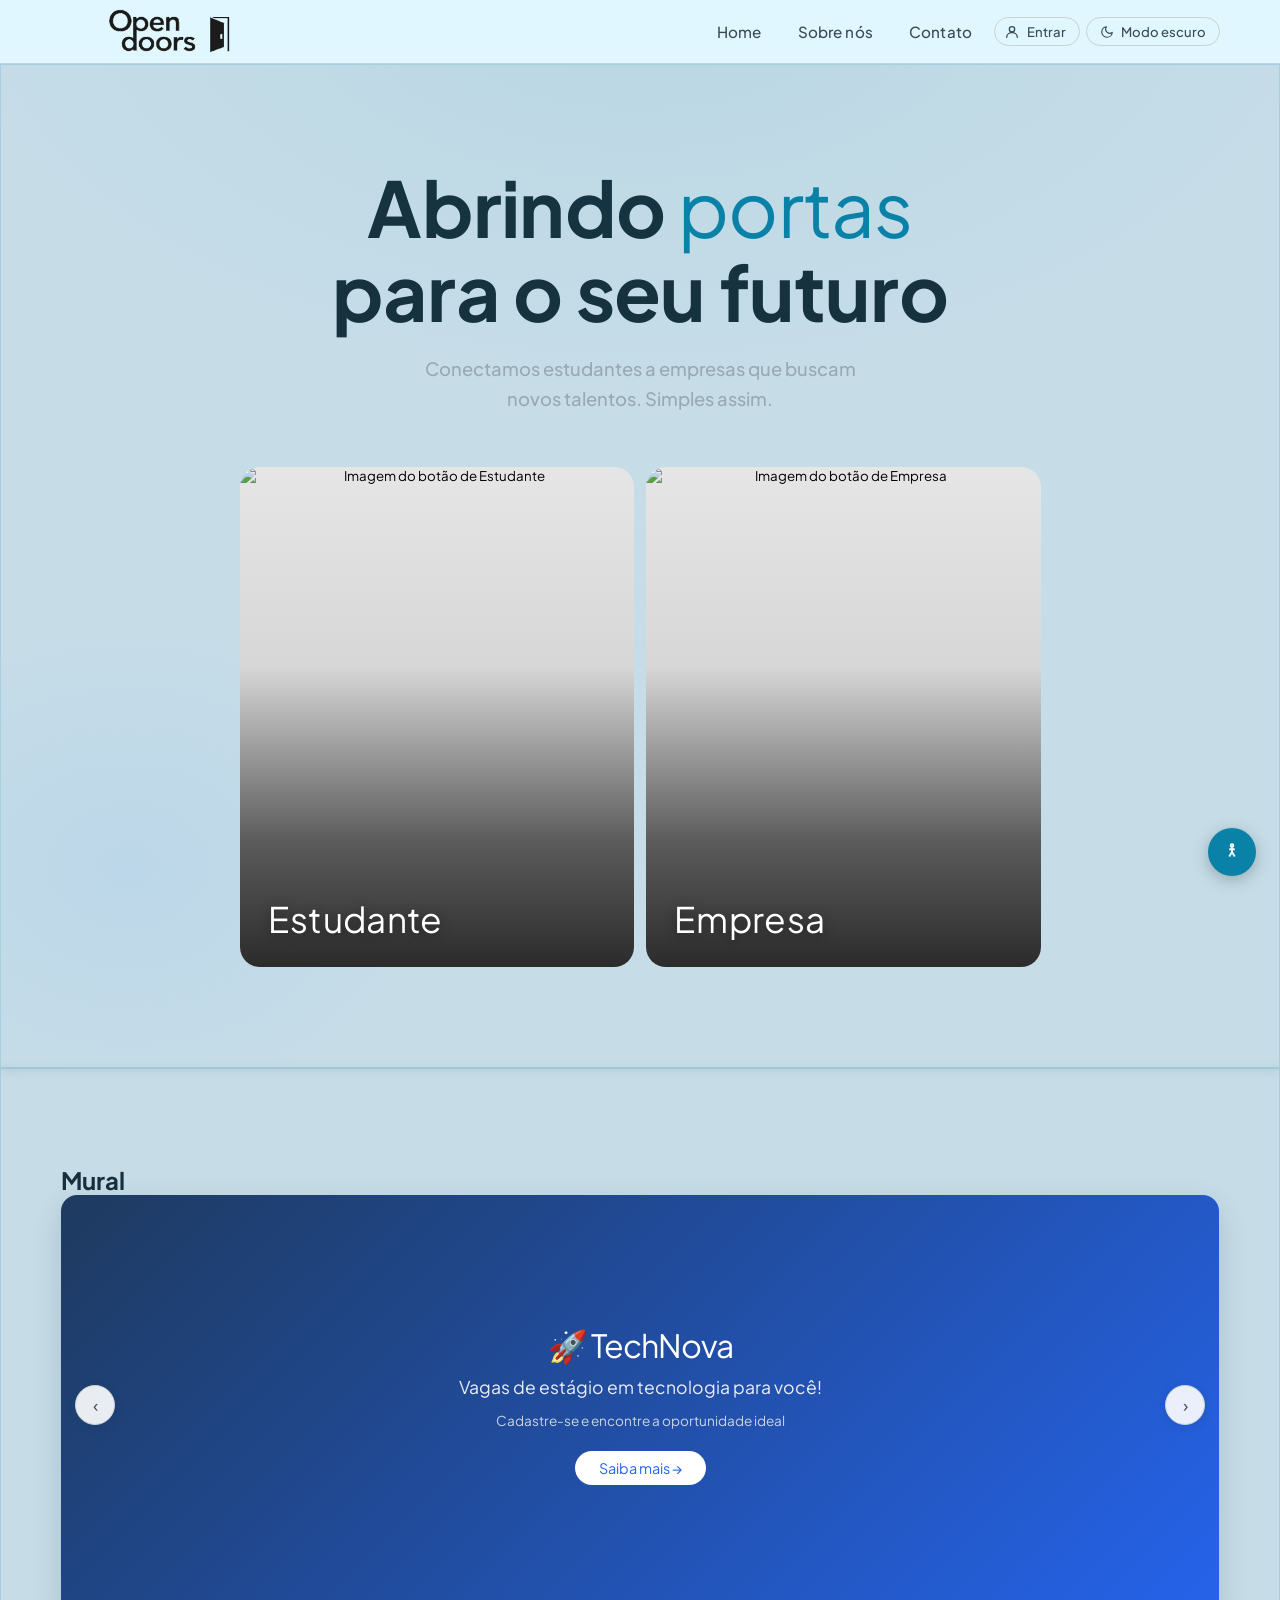
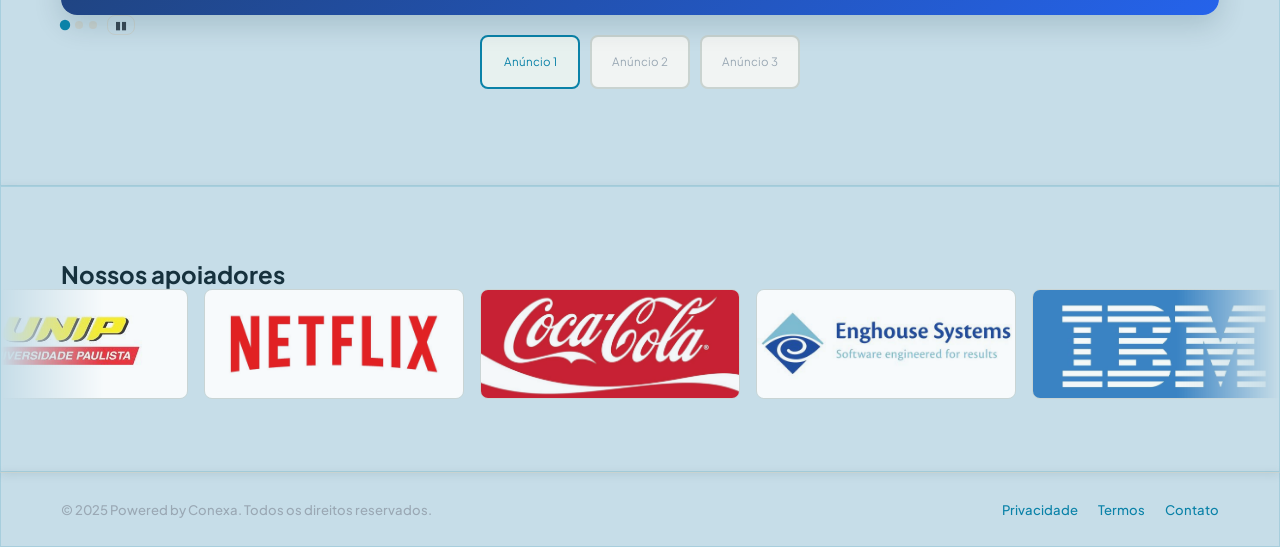
==== commit 4ac24ea9: "Melhora a responsividade do site para dispositivos móveis - Painel da empresa: mantém os botões de p" ====
--- a/opendoors/OpenDoors.html
+++ b/opendoors/OpenDoors.html
@@ -4,9 +4,8 @@
 <head>
     <meta charset="UTF-8">
     <meta name="viewport" content="width=device-width, initial-scale=1.0">
-    <link rel="stylesheet" href="mainstyle.css?v=2026-11-24">
+    <link rel="stylesheet" href="mainstyle.css">
     <link rel="stylesheet" href="maindark.css">
-    <link rel="stylesheet" href="vidro.css?v=2026-11-23b">
     <script src="mainscript.js" defer></script>
     <script src="maintheme.js" defer></script>
     <script src="acessibilidade.js" defer></script>
@@ -74,7 +73,7 @@
 
                     <div id="drawerGuest">
                         <p class="drawer-title">Acessar plataforma</p>
-                        <a href="Acesso/Acesso.html#estudante" class="drawer-item">
+                        <a href="Acesso/AcessoEstudantes.html" class="drawer-item">
                             <span class="drawer-item__text">
                                 <strong>Sou Estudante</strong>
                                 <small>Acesse vagas e oportunidades</small>
@@ -82,7 +81,7 @@
                             <svg class="drawer-item__arrow" viewBox="0 0 24 24" fill="none" stroke="currentColor" stroke-width="2"><polyline points="9 18 15 12 9 6"/></svg>
                         </a>
 
-                        <a href="Acesso/Acesso.html#empresa" class="drawer-item">
+                        <a href="Acesso/AcessoEmpresas.html" class="drawer-item">
                             <span class="drawer-item__text">
                                 <strong>Sou Empresa</strong>
                                 <small>Encontre jovens talentos</small>
@@ -162,98 +161,36 @@
     <main id="main-content">
         <section class="topo-site">
 
-            <!-- Fundo: estudantes e jovens profissionais (fotos do Unsplash, ver images/bolhas/CREDITOS.txt) -->
-            <div class="bolhas" aria-hidden="true">
-                <img src="images/bolhas/bolha-01.jpg" alt="" class="bolha">
-                <img src="images/bolhas/bolha-02.jpg" alt="" class="bolha">
-                <img src="images/bolhas/bolha-03.jpg" alt="" class="bolha">
-                <img src="images/bolhas/bolha-04.jpg" alt="" class="bolha">
-                <img src="images/bolhas/bolha-05.jpg" alt="" class="bolha">
-                <img src="images/bolhas/bolha-06.jpg" alt="" class="bolha">
-                <img src="images/bolhas/bolha-07.jpg" alt="" class="bolha">
-                <img src="images/bolhas/bolha-08.jpg" alt="" class="bolha">
-                <img src="images/bolhas/bolha-09.jpg" alt="" class="bolha">
-                <img src="images/bolhas/bolha-10.jpg" alt="" class="bolha">
-                <img src="images/bolhas/bolha-11.jpg" alt="" class="bolha">
-                <img src="images/bolhas/bolha-12.jpg" alt="" class="bolha">
-                <img src="images/bolhas/bolha-13.jpg" alt="" class="bolha">
-                <img src="images/bolhas/bolha-14.jpg" alt="" class="bolha">
-                <img src="images/bolhas/bolha-15.jpg" alt="" class="bolha">
-                <img src="images/bolhas/bolha-16.jpg" alt="" class="bolha">
-                <img src="images/bolhas/bolha-17.jpg" alt="" class="bolha">
-                <img src="images/bolhas/bolha-18.jpg" alt="" class="bolha">
-                <img src="images/bolhas/bolha-19.jpg" alt="" class="bolha">
-                <img src="images/bolhas/bolha-20.jpg" alt="" class="bolha">
-            </div>
-
-            <div class="topo-vidro">
-                <h1 class="topo-nome">Open Doors</h1>
-                <p class="topo-slogan">Abrindo portas para o seu futuro</p>
-
-                <div class="topo-pitch">
-                    <p class="topo-pitch__destaque">Descubra em quais vagas você tem mais chance, mesmo sem experiência.</p>
-                    <p class="topo-pitch__texto">O Open Doors conecta estudantes universitários a empresas pelo que você sabe e pelo que combina com você, não só pelo currículo.</p>
-                </div>
+            <h1>Abrindo <em>portas</em><br>para o seu futuro</h1>
+
+            <p class="msg-sub">Conectamos estudantes a empresas que buscam novos talentos. Simples assim.</p>
+
+            <div class="botoes-topo">
+                <a href="Acesso/AcessoEstudantes.html" class="btn-top">
+                    <button class="btn-top--estudante">
+                        <img src="images/ImgEstudante.jpg" loading="lazy" alt="Imagem do botão de Estudante" class="btn-top__bg">
+                        <div class="btn-top__overlay"></div>
+                        <div class="btn-top__content">
+                            <div class="btn-top__title">Estudante</div>
+                            <span class="btn-top__desc">Acesse milhares de vagas e oportunidades para estudantes</span>
+                        </div>
+                    </button>
+                </a>
+                <a href="Acesso/AcessoEmpresas.html" class="btn-top">
+                    <button class="btn-top--empresa">
+                        <img src="images/ImgEmpresa.jpg" loading="lazy" alt="Imagem do botão de Empresa" class="btn-top__bg">
+                        <div class="btn-top__overlay"></div>
+                        <div class="btn-top__content">
+                            <div class="btn-top__title">Empresa</div>
+                            <span class="btn-top__desc">Encontre jovens talentos para sua empresa</span>
+                        </div>
+                    </button>
+                </a>
             </div>
 
         </section>
     </main>
 
-
-    <section class="como-funciona" aria-labelledby="como-funciona-titulo">
-        <div class="cf-container">
-
-            <h2 id="como-funciona-titulo" class="cf-titulo">Como funciona?</h2>
-
-            <ol class="cf-passos">
-                <li class="cf-passo">
-                    <span class="cf-passo__num" aria-hidden="true">1</span>
-                    <h3>Monte seu perfil</h3>
-                    <p>Crie sua conta e envie seu currículo em PDF. Nossa inteligência artificial identifica suas habilidades automaticamente.</p>
-                </li>
-                <li class="cf-passo">
-                    <span class="cf-passo__num" aria-hidden="true">2</span>
-                    <h3>Descubra seu perfil vocacional</h3>
-                    <p>Responda ao teste vocacional e veja suas áreas de afinidade e seus pontos fortes.</p>
-                </li>
-                <li class="cf-passo">
-                    <span class="cf-passo__num" aria-hidden="true">3</span>
-                    <h3>Candidate-se com mais chance</h3>
-                    <p>Receba vagas recomendadas, veja sua compatibilidade de 0 a 100 com cada uma e se candidate pelo painel.</p>
-                </li>
-            </ol>
-
-            <div class="cf-publicos">
-                <div class="cf-publico">
-                    <h3>Para Estudantes</h3>
-                    <p class="cf-publico__lema">Menos dúvida, mais direção</p>
-                    <ul>
-                        <li>Saiba para quais vagas você tem mais afinidade</li>
-                        <li>Entenda o motivo da sua nota de compatibilidade</li>
-                        <li>Acompanhe suas candidaturas em um só lugar</li>
-                        <li>Veja também vagas de outras plataformas</li>
-                    </ul>
-                </div>
-                <div class="cf-publico">
-                    <h3>Para Empresas</h3>
-                    <p class="cf-publico__lema">Triagem mais rápida, candidatos mais certeiros</p>
-                    <ul>
-                        <li>Publique e gerencie suas vagas em um painel</li>
-                        <li>Receba candidatos já ordenados por compatibilidade</li>
-                        <li>Consulte o perfil e o currículo de cada um</li>
-                        <li>Avance o candidato para entrevista ou aprovação</li>
-                    </ul>
-                </div>
-            </div>
-
-            <div class="cf-fechamento">
-                <p class="cf-fechamento__frase">Mais do que listar vagas: mostramos onde você tem mais chance.</p>
-                <p class="cf-fechamento__convite">Pronto para abrir sua primeira porta?</p>
-                <a href="Acesso/Acesso.html#cadastro" class="cf-botao">Criar minha conta</a>
-            </div>
-
-        </div>
-    </section>
 
     <section class="mural">
         <div class="mural-container">
@@ -333,6 +270,6 @@
         </div>
     </footer>
 
-    <script src="navbar-profile.js?v=2026-11-24"></script>
+    <script src="navbar-profile.js"></script>
 </body>
 </html>
--- a/opendoors/mainstyle.css
+++ b/opendoors/mainstyle.css
@@ -112,12 +112,7 @@
     align-items: center;
     text-decoration: none;
     flex-shrink: 0;
-    /* A imagem do logo (160px, com muita margem transparente) passa da navbar.
-       O clique fica só na altura da navbar; o que sobra da imagem deixa o clique
-       passar para o que está embaixo (ex.: as abas da área do estudante). */
-    height: var(--nav-h);
-}
-.logo-link .logo-img { pointer-events: none; }
+}
 
 .logo-img {
     height: 160px;
@@ -243,6 +238,121 @@
     max-width: 480px;
     margin: 0 auto 52px;
     line-height: 1.65;
+}
+
+
+/* BOTÕES TOPO */
+
+.botoes-topo {
+    display: flex;
+    gap: 12px;
+}
+
+.botoes-topo a {
+    flex: 1;
+    text-decoration: none;
+}
+
+.botoes-topo button {
+    position: relative;
+    border: none;
+    width: 100%;
+    height: 500px;
+    border-radius: 20px;
+    cursor: pointer;
+    padding: 0;
+    overflow: hidden;
+    display: flex;
+    align-items: flex-end;
+    transition: transform 0.35s cubic-bezier(.4,0,.2,1), box-shadow 0.35s cubic-bezier(.4,0,.2,1);
+}
+
+.botoes-topo button:hover {
+    transform: translateY(-3px);
+    box-shadow: 0 16px 40px rgba(0, 0, 0, 0.24);
+}
+
+
+/* IMAGEM DO BOTÃO */
+
+.btn-top__bg {
+    position: absolute;
+    inset: 0;
+    width: 100%;
+    height: 100%;
+    object-fit: cover;
+    object-position: top center;
+    border-radius: 0;
+    z-index: 0;
+    transition: transform 0.5s cubic-bezier(.4,0,.2,1);
+}
+
+.botoes-topo button:hover .btn-top__bg {
+    transform: scale(1.05);
+}
+
+.btn-top__overlay {
+    position: absolute;
+    inset: 0;
+    z-index: 1;
+    border-radius: 0;
+    background: linear-gradient(
+        to bottom,
+        rgba(0,0,0,0.04) 0%,
+        rgba(0,0,0,0.10) 40%,
+        rgba(0,0,0,0.62) 75%,
+        rgba(0,0,0,0.82) 100%
+    );
+    transition: background 0.35s ease;
+}
+
+.botoes-topo button:hover .btn-top__overlay {
+    background: linear-gradient(
+        to bottom,
+        rgba(8,124,167,0.08) 0%,
+        rgba(0,0,0,0.12) 35%,
+        rgba(0,0,0,0.68) 72%,
+        rgba(0,0,0,0.88) 100%
+    );
+}
+
+.btn-top__content {
+    position: relative;
+    z-index: 2;
+    width: 100%;
+    padding: 0 28px 28px;
+    text-align: left;
+    color: #fff;
+}
+
+.btn-top__title {
+    font-family: "Oswald", sans-serif;
+    font-size: clamp(1.6rem, 3vw, 2.2rem);
+    font-weight: 600;
+    line-height: 1.1;
+    margin-bottom: 0;
+    color: #fff;
+    letter-spacing: 0.01em;
+    text-shadow: 0 2px 12px rgba(0,0,0,0.4);
+}
+
+.btn-top__desc {
+    display: block;
+    font-size: 0.88rem;
+    line-height: 1.55;
+    color: rgba(255,255,255,0.88);
+    max-height: 0;
+    opacity: 0;
+    overflow: hidden;
+    transition: max-height 0.4s ease, opacity 0.4s ease, margin-top 0.3s ease;
+    margin-top: 0;
+    text-shadow: 0 1px 6px rgba(0,0,0,0.5);
+}
+
+.botoes-topo button:hover .btn-top__desc {
+    max-height: 80px;
+    opacity: 1;
+    margin-top: 8px;
 }
 
 
@@ -376,7 +486,8 @@
     background: var(--white);
 }
 
-.apoiadores-inner {
+.apoiadores-inner,
+.apoiadores h2 {
     padding: 0 clamp(20px, 5vw, 60px);
 }
 
@@ -654,6 +765,9 @@
  /* TOPO DO SITE  */
 
     .topo-site { min-height: auto; padding-top: 48px; padding-bottom: 48px; }
+    .botoes-topo { flex-direction: column; gap: 12px; width: 100%; max-width: 460px; }
+    .botoes-topo button { height: 260px; }
+    .btn-top__content { padding: 0 20px 20px; }
 
     .mural-thumbs { display: none; }
 
@@ -666,3 +780,39 @@
         width: 240px;
     }
 }
+
+
+/* AJUSTES MOBILE */
+
+@media (max-width: 480px) {
+    /* Cartões do topo mais baixos para caberem melhor na tela */
+    .botoes-topo button { height: 200px; }
+
+    /* Mural: os slides usam estilos inline, por isso o !important */
+    .mural { padding-left: 16px; padding-right: 16px; }
+    .mural-carousel { height: 260px; }
+    .mural-slide { padding: 24px 56px !important; text-align: center; }
+    .mural-slide > div:first-child { font-size: 1.4rem !important; }
+    .mural-slide > div:nth-child(2) { font-size: 0.95rem !important; }
+    .mural-slide > div:nth-child(3) { font-size: 0.8rem !important; }
+    .mural-arrow { width: 36px; height: 36px; }
+    .mural-arrow--left  { left: 8px; }
+    .mural-arrow--right { right: 8px; }
+
+    .carousel-imagens img { min-width: 180px; height: 80px; }
+
+    .footer-strip { flex-direction: column; align-items: flex-start; }
+}
+
+/* Evita o zoom automático do iOS ao focar campos (exige fonte >= 16px) */
+@media (max-width: 768px) {
+    input, select, textarea { font-size: 16px !important; }
+}
+
+/* Páginas sem menu hambúrguer (painel da empresa): mantém perfil e tema
+   visíveis no celular, senão não há como sair da conta */
+@media (max-width: 768px) {
+    .navbar:not(:has(.hamburger)) .nav-right > .profile-wrap { display: block; }
+    .navbar:not(:has(.hamburger)) .nav-right > .theme-toggle-nav { display: flex; }
+    .navbar:not(:has(.hamburger)) .em-badge-nav { display: none; }
+}
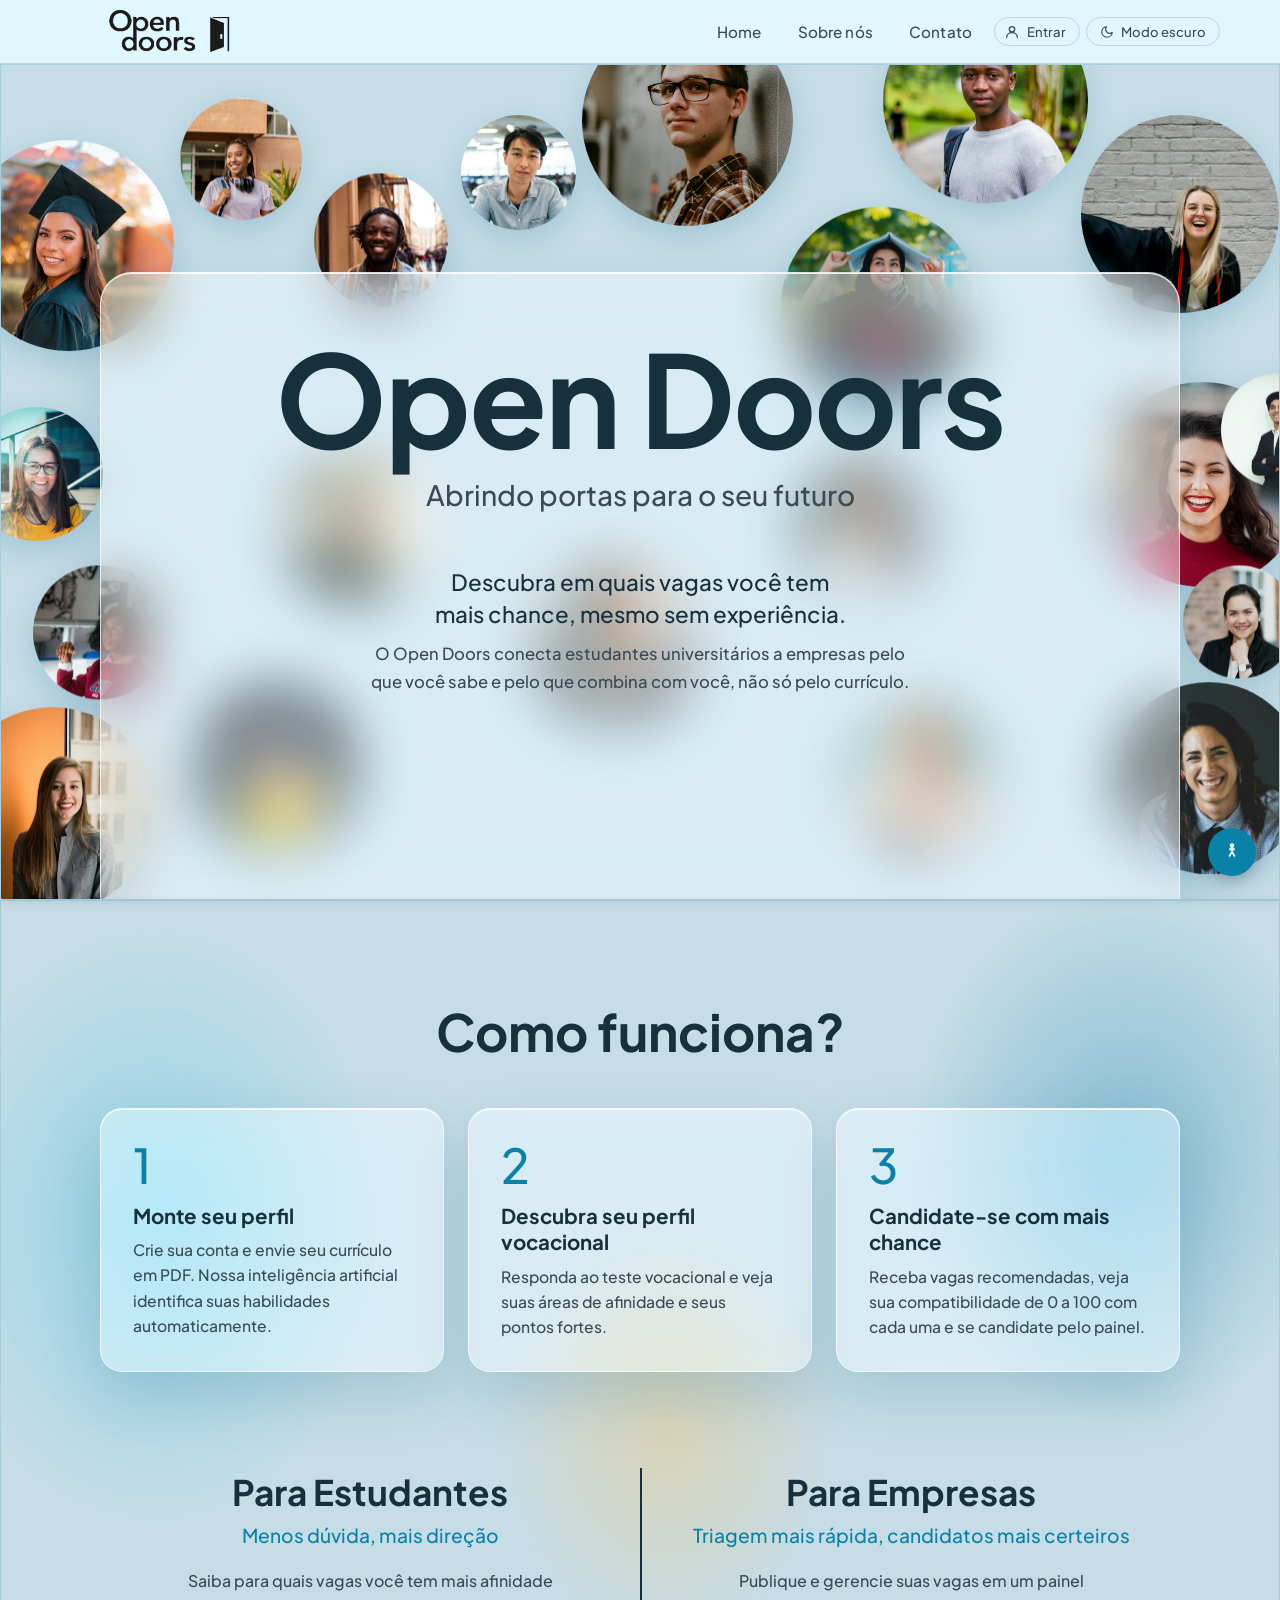
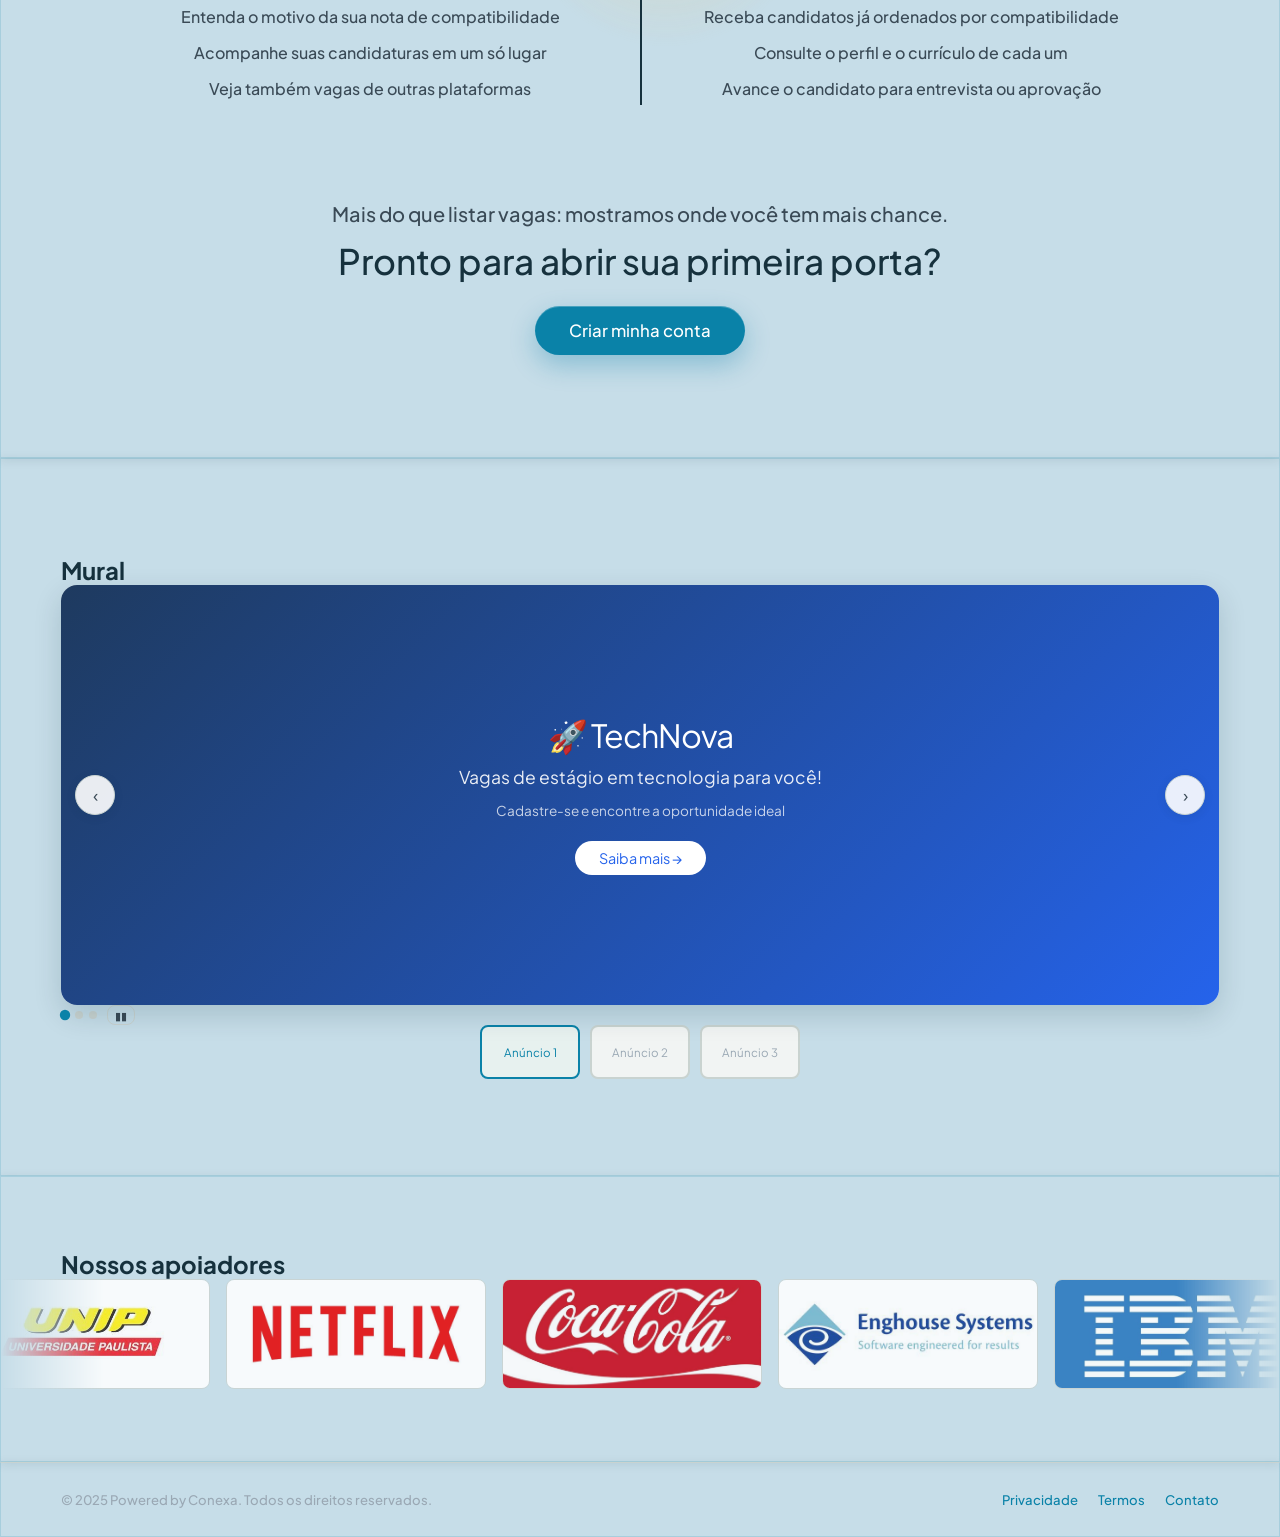
==== commit 79bc2fa7: "feat(front): página "Sobre nós e Contato" - Nova SobreContato.html, no mesmo vidro da homepage: o qu" ====
--- a/opendoors/OpenDoors.html
+++ b/opendoors/OpenDoors.html
@@ -4,8 +4,9 @@
 <head>
     <meta charset="UTF-8">
     <meta name="viewport" content="width=device-width, initial-scale=1.0">
-    <link rel="stylesheet" href="mainstyle.css">
+    <link rel="stylesheet" href="mainstyle.css?v=2026-11-24">
     <link rel="stylesheet" href="maindark.css">
+    <link rel="stylesheet" href="vidro.css?v=2026-11-23b">
     <script src="mainscript.js" defer></script>
     <script src="maintheme.js" defer></script>
     <script src="acessibilidade.js" defer></script>
@@ -37,8 +38,8 @@
             <div class="nav-right">
             <ul class="menu-links">
                 <li><a href="OpenDoors.html">Home</a></li>
-                <li><a href="#">Sobre nós</a></li>
-                <li><a href="#">Contato</a></li>
+                <li><a href="SobreContato.html">Sobre nós</a></li>
+                <li><a href="SobreContato.html#contato">Contato</a></li>
                 <li class="menu-mobile-only menu-divider"></li>
                 <li class="menu-mobile-only">
                     <a onclick="toggleProfileDrawer(); document.getElementById('nav-check').checked = false;" style="cursor:pointer; display:flex; align-items:center; gap:10px;">
@@ -73,7 +74,7 @@
 
                     <div id="drawerGuest">
                         <p class="drawer-title">Acessar plataforma</p>
-                        <a href="Acesso/AcessoEstudantes.html" class="drawer-item">
+                        <a href="Acesso/Acesso.html#estudante" class="drawer-item">
                             <span class="drawer-item__text">
                                 <strong>Sou Estudante</strong>
                                 <small>Acesse vagas e oportunidades</small>
@@ -81,7 +82,7 @@
                             <svg class="drawer-item__arrow" viewBox="0 0 24 24" fill="none" stroke="currentColor" stroke-width="2"><polyline points="9 18 15 12 9 6"/></svg>
                         </a>
 
-                        <a href="Acesso/AcessoEmpresas.html" class="drawer-item">
+                        <a href="Acesso/Acesso.html#empresa" class="drawer-item">
                             <span class="drawer-item__text">
                                 <strong>Sou Empresa</strong>
                                 <small>Encontre jovens talentos</small>
@@ -161,36 +162,98 @@
     <main id="main-content">
         <section class="topo-site">
 
-            <h1>Abrindo <em>portas</em><br>para o seu futuro</h1>
-
-            <p class="msg-sub">Conectamos estudantes a empresas que buscam novos talentos. Simples assim.</p>
-
-            <div class="botoes-topo">
-                <a href="Acesso/AcessoEstudantes.html" class="btn-top">
-                    <button class="btn-top--estudante">
-                        <img src="images/ImgEstudante.jpg" loading="lazy" alt="Imagem do botão de Estudante" class="btn-top__bg">
-                        <div class="btn-top__overlay"></div>
-                        <div class="btn-top__content">
-                            <div class="btn-top__title">Estudante</div>
-                            <span class="btn-top__desc">Acesse milhares de vagas e oportunidades para estudantes</span>
-                        </div>
-                    </button>
-                </a>
-                <a href="Acesso/AcessoEmpresas.html" class="btn-top">
-                    <button class="btn-top--empresa">
-                        <img src="images/ImgEmpresa.jpg" loading="lazy" alt="Imagem do botão de Empresa" class="btn-top__bg">
-                        <div class="btn-top__overlay"></div>
-                        <div class="btn-top__content">
-                            <div class="btn-top__title">Empresa</div>
-                            <span class="btn-top__desc">Encontre jovens talentos para sua empresa</span>
-                        </div>
-                    </button>
-                </a>
+            <!-- Fundo: estudantes e jovens profissionais (fotos do Unsplash, ver images/bolhas/CREDITOS.txt) -->
+            <div class="bolhas" aria-hidden="true">
+                <img src="images/bolhas/bolha-01.jpg" alt="" class="bolha">
+                <img src="images/bolhas/bolha-02.jpg" alt="" class="bolha">
+                <img src="images/bolhas/bolha-03.jpg" alt="" class="bolha">
+                <img src="images/bolhas/bolha-04.jpg" alt="" class="bolha">
+                <img src="images/bolhas/bolha-05.jpg" alt="" class="bolha">
+                <img src="images/bolhas/bolha-06.jpg" alt="" class="bolha">
+                <img src="images/bolhas/bolha-07.jpg" alt="" class="bolha">
+                <img src="images/bolhas/bolha-08.jpg" alt="" class="bolha">
+                <img src="images/bolhas/bolha-09.jpg" alt="" class="bolha">
+                <img src="images/bolhas/bolha-10.jpg" alt="" class="bolha">
+                <img src="images/bolhas/bolha-11.jpg" alt="" class="bolha">
+                <img src="images/bolhas/bolha-12.jpg" alt="" class="bolha">
+                <img src="images/bolhas/bolha-13.jpg" alt="" class="bolha">
+                <img src="images/bolhas/bolha-14.jpg" alt="" class="bolha">
+                <img src="images/bolhas/bolha-15.jpg" alt="" class="bolha">
+                <img src="images/bolhas/bolha-16.jpg" alt="" class="bolha">
+                <img src="images/bolhas/bolha-17.jpg" alt="" class="bolha">
+                <img src="images/bolhas/bolha-18.jpg" alt="" class="bolha">
+                <img src="images/bolhas/bolha-19.jpg" alt="" class="bolha">
+                <img src="images/bolhas/bolha-20.jpg" alt="" class="bolha">
+            </div>
+
+            <div class="topo-vidro">
+                <h1 class="topo-nome">Open Doors</h1>
+                <p class="topo-slogan">Abrindo portas para o seu futuro</p>
+
+                <div class="topo-pitch">
+                    <p class="topo-pitch__destaque">Descubra em quais vagas você tem mais chance, mesmo sem experiência.</p>
+                    <p class="topo-pitch__texto">O Open Doors conecta estudantes universitários a empresas pelo que você sabe e pelo que combina com você, não só pelo currículo.</p>
+                </div>
             </div>
 
         </section>
     </main>
 
+
+    <section class="como-funciona" aria-labelledby="como-funciona-titulo">
+        <div class="cf-container">
+
+            <h2 id="como-funciona-titulo" class="cf-titulo">Como funciona?</h2>
+
+            <ol class="cf-passos">
+                <li class="cf-passo">
+                    <span class="cf-passo__num" aria-hidden="true">1</span>
+                    <h3>Monte seu perfil</h3>
+                    <p>Crie sua conta e envie seu currículo em PDF. Nossa inteligência artificial identifica suas habilidades automaticamente.</p>
+                </li>
+                <li class="cf-passo">
+                    <span class="cf-passo__num" aria-hidden="true">2</span>
+                    <h3>Descubra seu perfil vocacional</h3>
+                    <p>Responda ao teste vocacional e veja suas áreas de afinidade e seus pontos fortes.</p>
+                </li>
+                <li class="cf-passo">
+                    <span class="cf-passo__num" aria-hidden="true">3</span>
+                    <h3>Candidate-se com mais chance</h3>
+                    <p>Receba vagas recomendadas, veja sua compatibilidade de 0 a 100 com cada uma e se candidate pelo painel.</p>
+                </li>
+            </ol>
+
+            <div class="cf-publicos">
+                <div class="cf-publico">
+                    <h3>Para Estudantes</h3>
+                    <p class="cf-publico__lema">Menos dúvida, mais direção</p>
+                    <ul>
+                        <li>Saiba para quais vagas você tem mais afinidade</li>
+                        <li>Entenda o motivo da sua nota de compatibilidade</li>
+                        <li>Acompanhe suas candidaturas em um só lugar</li>
+                        <li>Veja também vagas de outras plataformas</li>
+                    </ul>
+                </div>
+                <div class="cf-publico">
+                    <h3>Para Empresas</h3>
+                    <p class="cf-publico__lema">Triagem mais rápida, candidatos mais certeiros</p>
+                    <ul>
+                        <li>Publique e gerencie suas vagas em um painel</li>
+                        <li>Receba candidatos já ordenados por compatibilidade</li>
+                        <li>Consulte o perfil e o currículo de cada um</li>
+                        <li>Avance o candidato para entrevista ou aprovação</li>
+                    </ul>
+                </div>
+            </div>
+
+            <div class="cf-fechamento">
+                <p class="cf-fechamento__frase">Mais do que listar vagas: mostramos onde você tem mais chance.</p>
+                <p class="cf-fechamento__convite">Pronto para abrir sua primeira porta?</p>
+                <a href="Acesso/Acesso.html#cadastro" class="cf-botao">Criar minha conta</a>
+            </div>
+
+        </div>
+    </section>
 
     <section class="mural">
         <div class="mural-container">
@@ -266,10 +329,10 @@
         <div class="footer-links">
             <a href="#">Privacidade</a>
             <a href="#">Termos</a>
-            <a href="#">Contato</a>
+            <a href="SobreContato.html#contato">Contato</a>
         </div>
     </footer>
 
-    <script src="navbar-profile.js"></script>
+    <script src="navbar-profile.js?v=2026-11-24"></script>
 </body>
 </html>
--- a/opendoors/vidro.css
+++ b/opendoors/vidro.css
@@ -0,0 +1,497 @@
+/* ==============================================================
+   VIDRO — "portas de vidro" do Open Doors
+   Um campo de luz nas cores da marca atrás de painéis de vidro fosco.
+   Usado nas telas de acesso (Acesso/*.html) e no topo da homepage.
+   Carregar DEPOIS do CSS da página.
+   ============================================================== */
+
+:root {
+  /* Material de vidro (claro) */
+  --vidro-fundo:   rgba(255, 255, 255, 0.42);
+  --vidro-borda:   rgba(255, 255, 255, 0.70);
+  --vidro-brilho:  inset 0 1px 0 rgba(255, 255, 255, 0.85);
+  --vidro-sombra:  0 24px 60px rgba(5, 90, 122, 0.18);
+  --vidro-desfoque: blur(22px) saturate(150%);
+
+  /* Superfícies dentro do vidro (campos, botões secundários) */
+  --vidro-campo:       rgba(255, 255, 255, 0.62);
+  --vidro-campo-foco:  rgba(255, 255, 255, 0.90);
+  --vidro-camada:      rgba(255, 255, 255, 0.38);
+  --vidro-opaco:       #f6f9fa; /* listas suspensas e opções: precisam ser legíveis */
+
+  /* Campo de luz: Água, Petróleo, Petróleo profundo e um ponto de Âmbar */
+  --luz-agua:      rgba(94, 200, 224, 0.85);
+  --luz-petroleo:  rgba(8, 124, 167, 0.62);
+  --luz-profundo:  rgba(5, 90, 122, 0.55);
+  --luz-ambar:     rgba(242, 200, 121, 0.80);
+}
+
+[data-theme="dark"] {
+  --vidro-fundo:   rgba(16, 28, 34, 0.55);
+  --vidro-borda:   rgba(255, 255, 255, 0.10);
+  --vidro-brilho:  inset 0 1px 0 rgba(255, 255, 255, 0.07);
+  --vidro-sombra:  0 24px 60px rgba(0, 0, 0, 0.45);
+
+  --vidro-campo:       rgba(8, 16, 20, 0.50);
+  --vidro-campo-foco:  rgba(8, 16, 20, 0.75);
+  --vidro-camada:      rgba(255, 255, 255, 0.05);
+  --vidro-opaco:       #172227;
+
+  --luz-agua:      rgba(94, 200, 224, 0.26);
+  --luz-petroleo:  rgba(8, 124, 167, 0.55);
+  --luz-profundo:  rgba(5, 90, 122, 0.60);
+  --luz-ambar:     rgba(242, 200, 121, 0.16);
+}
+
+/* --------------------------------------------------------------
+   CAMPO DE LUZ (o único movimento: deriva lenta)
+   -------------------------------------------------------------- */
+.page-layout {
+  position: relative;
+  isolation: isolate;
+}
+
+.page-layout::before {
+  content: '';
+  position: absolute;
+  inset: -12%;
+  z-index: -1;
+  pointer-events: none;
+  /* Duas formas atravessam a área central (onde fica o vidro); as outras dão profundidade */
+  background:
+    radial-gradient(22% 30% at 76% 30%, var(--luz-petroleo) 0%, transparent 62%),
+    radial-gradient(26% 32% at 50% 72%, var(--luz-agua) 0%, transparent 64%),
+    radial-gradient(30% 34% at 96% 92%, var(--luz-profundo) 0%, transparent 66%),
+    radial-gradient(20% 24% at 18% 86%, var(--luz-ambar) 0%, transparent 62%),
+    radial-gradient(24% 28% at 10% 14%, var(--luz-agua) 0%, transparent 66%);
+  filter: blur(6px);
+  animation: luz-deriva 38s ease-in-out infinite alternate;
+}
+
+/* Nas telas de acesso o campo fica preso à janela enquanto o formulário rola */
+.page-layout::before { position: fixed; }
+
+@keyframes luz-deriva {
+  0%   { transform: translate3d(0, 0, 0) scale(1); }
+  50%  { transform: translate3d(3%, -2%, 0) scale(1.06); }
+  100% { transform: translate3d(-2%, 3%, 0) scale(1.02); }
+}
+
+@media (prefers-reduced-motion: reduce) {
+  .page-layout::before { animation: none; }
+}
+
+/* --------------------------------------------------------------
+   TELAS DE ACESSO
+   -------------------------------------------------------------- */
+/* Só a navbar das telas de acesso (a da homepage tem outras cores) */
+.navbar:has(~ .page-layout) {
+  background: color-mix(in srgb, var(--navbar-bg) 55%, transparent);
+  -webkit-backdrop-filter: var(--vidro-desfoque);
+  backdrop-filter: var(--vidro-desfoque);
+}
+
+.main { background: transparent; }
+
+/* Painel lateral: vidro mais leve, para não competir com o formulário */
+.brand-panel {
+  background: var(--vidro-camada);
+  border-right: 1px solid var(--vidro-borda);
+  box-shadow: none;
+  -webkit-backdrop-filter: blur(14px) saturate(140%);
+  backdrop-filter: blur(14px) saturate(140%);
+}
+
+/* O formulário é a porta de vidro */
+.form-container {
+  background: var(--vidro-fundo);
+  border: 1px solid var(--vidro-borda);
+  box-shadow: var(--vidro-sombra), var(--vidro-brilho);
+  -webkit-backdrop-filter: var(--vidro-desfoque);
+  backdrop-filter: var(--vidro-desfoque);
+  padding: 32px;
+
+  /* Tudo que usa estas cores dentro do formulário fica translúcido */
+  --input-bg:       var(--vidro-campo);
+  --input-bg-focus: var(--vidro-campo-foco);
+  --surface:        var(--vidro-camada);
+  --surface-2:      var(--vidro-camada);
+}
+
+/* Listas suspensas e opções de select ficam opacas para serem legíveis */
+.form-container .search-dropdown,
+.form-container select option {
+  background: var(--vidro-opaco);
+}
+
+.stat {
+  background: var(--vidro-camada);
+  border-color: var(--vidro-borda);
+  box-shadow: var(--vidro-brilho);
+}
+
+@media (max-width: 480px) {
+  .form-container { padding: 22px 18px; }
+}
+
+/* --------------------------------------------------------------
+   TOPO DA HOMEPAGE — bolhas com fotos atrás de um painel de vidro
+   -------------------------------------------------------------- */
+.topo-site {
+  position: relative;
+  isolation: isolate;
+  overflow: hidden;
+  min-height: calc(100svh - var(--nav-h));
+  padding: 0 clamp(16px, 6vw, 110px);
+  display: flex;
+  flex-direction: column;
+  justify-content: flex-end;
+}
+.topo-site::before { content: none; } /* o fundo agora são as bolhas */
+
+.bolhas {
+  position: absolute;
+  inset: 0;
+  z-index: -1;
+  pointer-events: none;
+  container-type: size; /* 1cqh = 1% da altura do topo */
+}
+
+/* Cada bolha: posição horizontal (x), altura inicial (y, em % do topo, sem unidade),
+   diâmetro (d) e tempo para atravessar o topo de baixo para cima (dur) */
+.bolha {
+  --d: 10vw;
+  --dur: 66s;
+  position: absolute;
+  left: var(--x);
+  top: 0;
+  transform: translate3d(0, calc(var(--y) * 1cqh), 0);
+  width: var(--d);
+  height: var(--d);
+  min-width: 64px;
+  min-height: 64px;
+  object-fit: cover;
+  border-radius: 50%;
+  box-shadow: 0 10px 30px rgba(5, 90, 122, 0.18);
+  /* Sobem sem parar: saem pelo topo e voltam por baixo do painel.
+     O atraso negativo faz cada uma começar exatamente na sua altura y. */
+  animation: bolha-sobe var(--dur) linear infinite;
+  animation-delay: calc(var(--dur) * (var(--y) - 110) / 150);
+  will-change: transform;
+}
+
+/* Em volta do painel (visíveis) */
+.bolha:nth-child(1)  { --x: -3%;  --y: 9;   --d: 16.5vw; --dur: 64s; }
+.bolha:nth-child(2)  { --x: 14%;  --y: 4;   --d: 9.5vw;  --dur: 72s; }
+.bolha:nth-child(3)  { --x: 24.5%; --y: 13; --d: 10.5vw; --dur: 58s; }
+.bolha:nth-child(4)  { --x: 36%;  --y: 6;   --d: 9vw;    --dur: 80s; }
+.bolha:nth-child(5)  { --x: 45.5%; --y: -6; --d: 16.5vw; --dur: 68s; }
+.bolha:nth-child(6)  { --x: 61%;  --y: 17;  --d: 15.5vw; --dur: 55s; }
+.bolha:nth-child(7)  { --x: 69%;  --y: -8;  --d: 16vw;   --dur: 76s; }
+.bolha:nth-child(8)  { --x: 84.5%; --y: 6;  --d: 15.5vw; --dur: 62s; }
+.bolha:nth-child(9)  { --x: -2.5%; --y: 41; --d: 10.5vw; --dur: 70s; }
+.bolha:nth-child(10) { --x: 2.5%; --y: 60;  --d: 10.5vw; --dur: 60s; }
+.bolha:nth-child(11) { --x: -4%;  --y: 77;  --d: 16vw;   --dur: 78s; }
+.bolha:nth-child(12) { --x: 86%;  --y: 38;  --d: 16vw;   --dur: 66s; }
+.bolha:nth-child(13) { --x: 95.5%; --y: 37; --d: 8.8vw;  --dur: 57s; }
+.bolha:nth-child(14) { --x: 92.5%; --y: 60; --d: 8.8vw;  --dur: 74s; }
+.bolha:nth-child(15) { --x: 87%;  --y: 74;  --d: 15vw;   --dur: 69s; }
+/* Atrás do painel (aparecem desfocadas pelo vidro) */
+.bolha:nth-child(16) { --x: 22%;  --y: 46;  --d: 12vw;   --dur: 63s; }
+.bolha:nth-child(17) { --x: 41%;  --y: 58;  --d: 14vw;   --dur: 71s; }
+.bolha:nth-child(18) { --x: 62%;  --y: 47;  --d: 11vw;   --dur: 59s; }
+.bolha:nth-child(19) { --x: 15%;  --y: 74;  --d: 13vw;   --dur: 77s; }
+.bolha:nth-child(20) { --x: 66%;  --y: 76;  --d: 12vw;   --dur: 65s; }
+
+/* De 110% (abaixo da base) até -40% (acima do topo) da altura do topo */
+@keyframes bolha-sobe {
+  from { transform: translate3d(0, 110cqh, 0); }
+  to   { transform: translate3d(0, -40cqh, 0); }
+}
+
+@media (prefers-reduced-motion: reduce) {
+  .bolha { animation: none; }
+}
+
+/* O painel de vidro sobe da base, como uma porta de vidro */
+.topo-vidro {
+  position: relative;
+  width: min(1080px, 100%);
+  /* Ocupa os 75% de baixo do topo: a borda de cima fica a 25% da altura.
+     O nome fica no alto do painel; o espaço abaixo do slogan é para o pitch. */
+  min-height: calc((100svh - var(--nav-h)) * 0.75);
+  margin: 10vh auto 0;
+  padding: clamp(32px, 7vh, 72px) clamp(24px, 5vw, 72px);
+  border-radius: 32px 32px 0 0;
+  border: 1px solid var(--vidro-borda);
+  border-bottom: none;
+  background: var(--vidro-fundo);
+  box-shadow: var(--vidro-sombra), var(--vidro-brilho);
+  -webkit-backdrop-filter: blur(26px) saturate(150%);
+  backdrop-filter: blur(26px) saturate(150%);
+  display: flex;
+  flex-direction: column;
+  justify-content: flex-start;
+  align-items: center;
+  text-align: center;
+  gap: clamp(10px, 2vh, 20px);
+}
+
+/* Fonte e peso vêm do mainstyle.css (Plus Jakarta Sans 400 em toda a homepage) */
+.topo-vidro .topo-nome {
+  font-size: clamp(3.2rem, 10vw, 8.5rem);
+  line-height: 0.95;
+  letter-spacing: -0.015em;
+  color: var(--text);
+  margin: 0;
+  max-width: none;
+}
+
+.topo-slogan {
+  font-size: clamp(1.1rem, 2.4vw, 1.75rem);
+  line-height: 1.35;
+  color: var(--gray-700);
+  margin: 0;
+  max-width: 28ch;
+}
+
+/* Pitch: o que o Open Doors faz, logo abaixo do slogan */
+.topo-pitch {
+  margin-top: clamp(14px, 4vh, 40px);
+  max-width: 40rem;
+  display: flex;
+  flex-direction: column;
+  gap: 10px;
+}
+
+.topo-pitch p { margin: 0; text-wrap: balance; } /* linhas de tamanho parecido, sem palavra sozinha */
+
+.topo-pitch__destaque {
+  font-size: clamp(1.1rem, 1.9vw, 1.4rem);
+  line-height: 1.4;
+  color: var(--text);
+}
+
+.topo-pitch__texto {
+  font-size: clamp(0.95rem, 1.3vw, 1.05rem);
+  line-height: 1.65;
+  color: var(--gray-700);
+  max-width: 34rem;
+  margin-inline: auto !important;
+}
+
+[data-theme="dark"] .topo-vidro .topo-nome { color: #eef0f4; }
+[data-theme="dark"] .topo-slogan { color: #b4c0c8; }
+[data-theme="dark"] .topo-pitch__destaque { color: #eef0f4; }
+[data-theme="dark"] .topo-pitch__texto { color: #b4c0c8; }
+[data-theme="dark"] .bolha { box-shadow: 0 10px 30px rgba(0, 0, 0, 0.45); }
+
+/* --------------------------------------------------------------
+   COMO FUNCIONA — 3 passos em vidro, estudantes x empresas e fechamento
+   -------------------------------------------------------------- */
+.como-funciona {
+  position: relative;
+  isolation: isolate;
+  overflow: hidden;
+  padding: clamp(56px, 8vw, 104px) clamp(20px, 5vw, 60px);
+}
+
+/* Campo de luz parado atrás dos passos, para o vidro aparecer */
+.como-funciona::before {
+  content: '';
+  position: absolute;
+  inset: 0;
+  z-index: -1;
+  pointer-events: none;
+  opacity: 0.55;
+  background:
+    radial-gradient(28% 40% at 12% 28%, var(--luz-agua) 0%, transparent 65%),
+    radial-gradient(26% 36% at 88% 22%, var(--luz-petroleo) 0%, transparent 65%),
+    radial-gradient(22% 30% at 52% 46%, var(--luz-ambar) 0%, transparent 62%);
+}
+
+.cf-container {
+  max-width: 1080px;
+  margin: 0 auto;
+}
+
+.cf-titulo {
+  text-align: center;
+  font-size: clamp(2rem, 4.6vw, 3.2rem);
+  line-height: 1.1;
+  color: var(--text);
+  margin: 0 0 clamp(28px, 4vw, 48px);
+}
+
+/* Passos: uma sequência de verdade, por isso numerados */
+.cf-passos {
+  list-style: none;
+  margin: 0;
+  padding: 0;
+  display: grid;
+  grid-template-columns: repeat(3, 1fr);
+  gap: clamp(14px, 2vw, 24px);
+}
+
+.cf-passo {
+  padding: clamp(22px, 2.6vw, 32px);
+  border-radius: 22px;
+  background: var(--vidro-fundo);
+  border: 1px solid var(--vidro-borda);
+  box-shadow: var(--vidro-sombra), var(--vidro-brilho);
+  -webkit-backdrop-filter: var(--vidro-desfoque);
+  backdrop-filter: var(--vidro-desfoque);
+}
+
+.cf-passo__num {
+  display: block;
+  font-size: clamp(2.4rem, 4vw, 3rem);
+  line-height: 1;
+  color: var(--blue);
+  margin-bottom: 14px;
+}
+
+.cf-passo h3 {
+  font-size: clamp(1.1rem, 1.6vw, 1.3rem);
+  line-height: 1.3;
+  color: var(--text);
+  margin: 0 0 8px;
+}
+
+.cf-passo p {
+  font-size: 0.98rem;
+  line-height: 1.6;
+  color: var(--gray-700);
+  margin: 0;
+}
+
+/* Estudantes | Empresas, com a linha no meio */
+.cf-publicos {
+  display: grid;
+  grid-template-columns: 1fr 1fr;
+  margin-top: clamp(56px, 8vw, 96px);
+  text-align: center;
+}
+
+.cf-publico { padding: 4px clamp(16px, 4vw, 48px); }
+.cf-publico + .cf-publico { border-left: 2px solid var(--text); }
+
+.cf-publico h3 {
+  font-size: clamp(1.6rem, 3vw, 2.2rem);
+  line-height: 1.15;
+  color: var(--text);
+  margin: 0;
+}
+
+.cf-publico__lema {
+  font-size: clamp(1.05rem, 1.6vw, 1.2rem);
+  color: var(--blue);
+  margin: 10px 0 22px;
+}
+
+.cf-publico ul {
+  list-style: none;
+  margin: 0;
+  padding: 0;
+  display: flex;
+  flex-direction: column;
+  gap: 12px;
+}
+
+.cf-publico li {
+  font-size: 1rem;
+  line-height: 1.5;
+  color: var(--gray-700);
+}
+
+.cf-fechamento {
+  text-align: center;
+  margin-top: clamp(56px, 8vw, 96px);
+}
+
+.cf-fechamento p { margin: 0; text-wrap: balance; }
+
+.cf-fechamento__frase {
+  font-size: clamp(1.05rem, 1.8vw, 1.25rem);
+  color: var(--gray-700);
+}
+
+.cf-fechamento__convite {
+  margin-top: 14px !important;
+  font-size: clamp(1.5rem, 3vw, 2.2rem);
+  line-height: 1.2;
+  color: var(--text);
+}
+
+/* Convite final: botão que leva à tela de acesso (estudante ou empresa) */
+.cf-botao {
+  display: inline-block;
+  margin-top: 24px;
+  padding: 14px 34px;
+  border-radius: 999px;
+  background: var(--blue);
+  color: #fff;
+  font-size: 1.05rem;
+  text-decoration: none;
+  box-shadow: 0 10px 26px rgba(8, 124, 167, 0.32), inset 0 1px 0 rgba(255, 255, 255, 0.25);
+  transition: background 0.2s ease, box-shadow 0.2s ease;
+}
+.cf-botao:hover { background: var(--blue-dark); box-shadow: 0 12px 30px rgba(8, 124, 167, 0.42); }
+.cf-botao:focus-visible { outline: 3px solid var(--blue); outline-offset: 3px; }
+
+[data-theme="dark"] .cf-titulo,
+[data-theme="dark"] .cf-passo h3,
+[data-theme="dark"] .cf-publico h3,
+[data-theme="dark"] .cf-fechamento__convite { color: #eef0f4; }
+[data-theme="dark"] .cf-passo p,
+[data-theme="dark"] .cf-publico li,
+[data-theme="dark"] .cf-fechamento__frase { color: #b4c0c8; }
+[data-theme="dark"] .cf-passo__num,
+[data-theme="dark"] .cf-publico__lema { color: #4fb8dc; }
+[data-theme="dark"] .cf-publico + .cf-publico { border-left-color: rgba(238, 240, 244, 0.35); }
+
+@media (max-width: 768px) {
+  .cf-passos { grid-template-columns: 1fr; }
+  .cf-publicos { grid-template-columns: 1fr; gap: 36px; }
+  .cf-publico + .cf-publico { border-left: none; border-top: 2px solid var(--text); padding-top: 36px; }
+  [data-theme="dark"] .cf-publico + .cf-publico { border-top-color: rgba(238, 240, 244, 0.35); }
+}
+
+@media (max-width: 768px) {
+  .topo-site { min-height: 66svh; padding: 0 12px; }
+  /* Ocupa os 68% de baixo do topo (66svh): a borda de cima fica a 32% da altura */
+  .topo-vidro { margin-top: 14vh; min-height: calc(66svh * 0.68); border-radius: 24px 24px 0 0; }
+  /* No celular: 8 bolhas acima do painel, 5 atrás dele; as das laterais somem */
+  .bolha:nth-child(n + 9):nth-child(-n + 15) { display: none; }
+  /* Fileiras acima do painel */
+  .bolha:nth-child(1)  { --x: -6%; --y: 2;  --d: 28vw; }
+  .bolha:nth-child(2)  { --x: 25%; --y: 1;  --d: 20vw; }
+  .bolha:nth-child(3)  { --x: 47%; --y: 7;  --d: 22vw; }
+  .bolha:nth-child(4)  { --x: 74%; --y: 0;  --d: 24vw; }
+  .bolha:nth-child(5)  { --x: 84%; --y: 19; --d: 22vw; }
+  .bolha:nth-child(6)  { --x: 3%;  --y: 20; --d: 20vw; }
+  .bolha:nth-child(7)  { --x: 59%; --y: 23; --d: 19vw; }
+  .bolha:nth-child(8)  { --x: 31%; --y: 21; --d: 20vw; }
+  .bolha:nth-child(16) { --x: -5%; --y: 37; --d: 24vw; }
+  .bolha:nth-child(17) { --x: 35%; --y: 36; --d: 26vw; }
+  .bolha:nth-child(18) { --x: 73%; --y: 39; --d: 23vw; }
+  /* Atrás do painel */
+  .bolha:nth-child(19) { --x: 12%; --y: 66; --d: 26vw; }
+  .bolha:nth-child(20) { --x: 58%; --y: 72; --d: 30vw; }
+}
+
+/* --------------------------------------------------------------
+   SEM SUPORTE A DESFOQUE: volta às superfícies opacas
+   -------------------------------------------------------------- */
+@supports not ((backdrop-filter: blur(1px)) or (-webkit-backdrop-filter: blur(1px))) {
+  :root {
+    --vidro-fundo:  rgba(241, 244, 243, 0.94);
+    --vidro-camada: rgba(231, 238, 236, 0.92);
+    --vidro-campo:  #fff;
+  }
+  [data-theme="dark"] {
+    --vidro-fundo:  rgba(23, 34, 39, 0.96);
+    --vidro-camada: rgba(30, 43, 49, 0.94);
+    --vidro-campo:  #1a262c;
+  }
+}
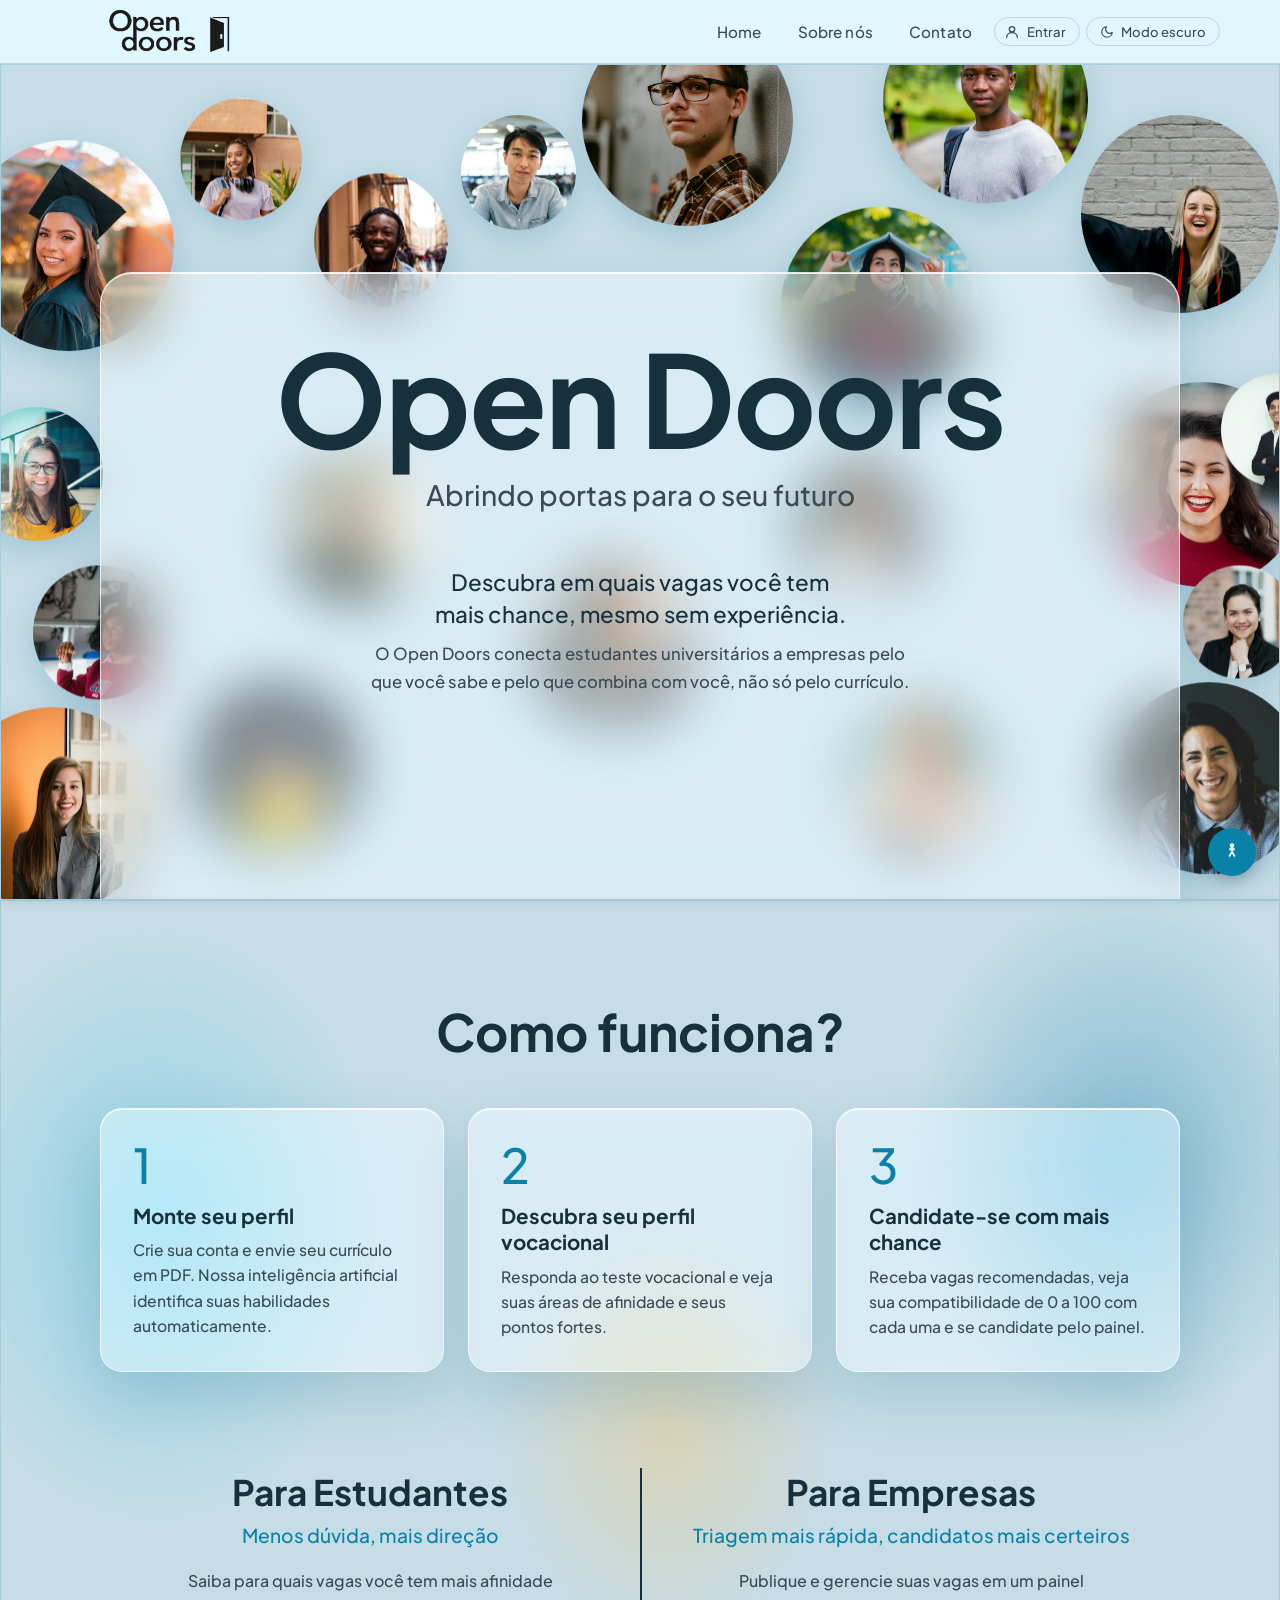
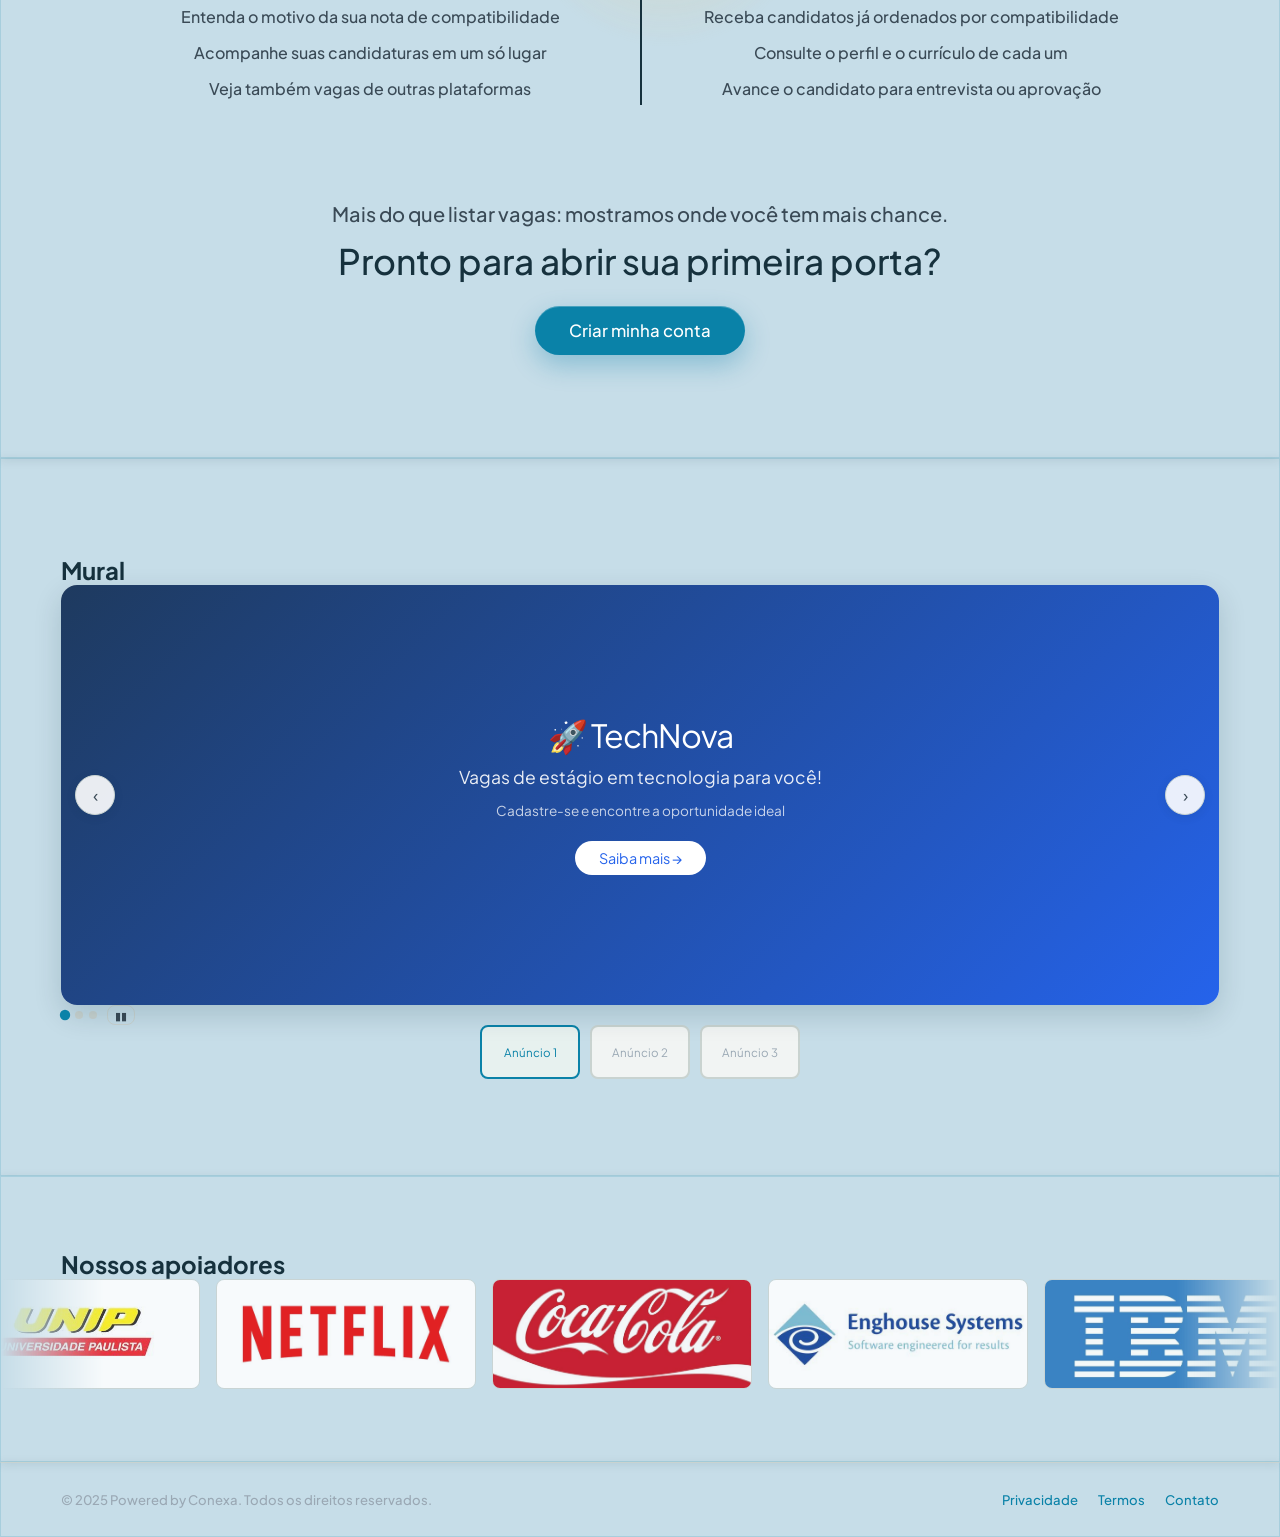
==== commit 9d1458f1: "Atualiza a versão do mainstyle.css e navbar-profile.js nas páginas Força os navegadores a baixar a c" ====
--- a/opendoors/OpenDoors.html
+++ b/opendoors/OpenDoors.html
@@ -4,7 +4,7 @@
 <head>
     <meta charset="UTF-8">
     <meta name="viewport" content="width=device-width, initial-scale=1.0">
-    <link rel="stylesheet" href="mainstyle.css?v=2026-11-24">
+    <link rel="stylesheet" href="mainstyle.css?v=2026-11-25">
     <link rel="stylesheet" href="maindark.css">
     <link rel="stylesheet" href="vidro.css?v=2026-11-23b">
     <script src="mainscript.js" defer></script>
@@ -333,6 +333,6 @@
         </div>
     </footer>
 
-    <script src="navbar-profile.js?v=2026-11-24"></script>
+    <script src="navbar-profile.js?v=2026-11-25"></script>
 </body>
 </html>
--- a/opendoors/mainstyle.css
+++ b/opendoors/mainstyle.css
@@ -112,7 +112,12 @@
     align-items: center;
     text-decoration: none;
     flex-shrink: 0;
-}
+    /* A imagem do logo (160px, com muita margem transparente) passa da navbar.
+       O clique fica só na altura da navbar; o que sobra da imagem deixa o clique
+       passar para o que está embaixo (ex.: as abas da área do estudante). */
+    height: var(--nav-h);
+}
+.logo-link .logo-img { pointer-events: none; }
 
 .logo-img {
     height: 160px;
@@ -238,121 +243,6 @@
     max-width: 480px;
     margin: 0 auto 52px;
     line-height: 1.65;
-}
-
-
-/* BOTÕES TOPO */
-
-.botoes-topo {
-    display: flex;
-    gap: 12px;
-}
-
-.botoes-topo a {
-    flex: 1;
-    text-decoration: none;
-}
-
-.botoes-topo button {
-    position: relative;
-    border: none;
-    width: 100%;
-    height: 500px;
-    border-radius: 20px;
-    cursor: pointer;
-    padding: 0;
-    overflow: hidden;
-    display: flex;
-    align-items: flex-end;
-    transition: transform 0.35s cubic-bezier(.4,0,.2,1), box-shadow 0.35s cubic-bezier(.4,0,.2,1);
-}
-
-.botoes-topo button:hover {
-    transform: translateY(-3px);
-    box-shadow: 0 16px 40px rgba(0, 0, 0, 0.24);
-}
-
-
-/* IMAGEM DO BOTÃO */
-
-.btn-top__bg {
-    position: absolute;
-    inset: 0;
-    width: 100%;
-    height: 100%;
-    object-fit: cover;
-    object-position: top center;
-    border-radius: 0;
-    z-index: 0;
-    transition: transform 0.5s cubic-bezier(.4,0,.2,1);
-}
-
-.botoes-topo button:hover .btn-top__bg {
-    transform: scale(1.05);
-}
-
-.btn-top__overlay {
-    position: absolute;
-    inset: 0;
-    z-index: 1;
-    border-radius: 0;
-    background: linear-gradient(
-        to bottom,
-        rgba(0,0,0,0.04) 0%,
-        rgba(0,0,0,0.10) 40%,
-        rgba(0,0,0,0.62) 75%,
-        rgba(0,0,0,0.82) 100%
-    );
-    transition: background 0.35s ease;
-}
-
-.botoes-topo button:hover .btn-top__overlay {
-    background: linear-gradient(
-        to bottom,
-        rgba(8,124,167,0.08) 0%,
-        rgba(0,0,0,0.12) 35%,
-        rgba(0,0,0,0.68) 72%,
-        rgba(0,0,0,0.88) 100%
-    );
-}
-
-.btn-top__content {
-    position: relative;
-    z-index: 2;
-    width: 100%;
-    padding: 0 28px 28px;
-    text-align: left;
-    color: #fff;
-}
-
-.btn-top__title {
-    font-family: "Oswald", sans-serif;
-    font-size: clamp(1.6rem, 3vw, 2.2rem);
-    font-weight: 600;
-    line-height: 1.1;
-    margin-bottom: 0;
-    color: #fff;
-    letter-spacing: 0.01em;
-    text-shadow: 0 2px 12px rgba(0,0,0,0.4);
-}
-
-.btn-top__desc {
-    display: block;
-    font-size: 0.88rem;
-    line-height: 1.55;
-    color: rgba(255,255,255,0.88);
-    max-height: 0;
-    opacity: 0;
-    overflow: hidden;
-    transition: max-height 0.4s ease, opacity 0.4s ease, margin-top 0.3s ease;
-    margin-top: 0;
-    text-shadow: 0 1px 6px rgba(0,0,0,0.5);
-}
-
-.botoes-topo button:hover .btn-top__desc {
-    max-height: 80px;
-    opacity: 1;
-    margin-top: 8px;
 }
 
 
@@ -765,9 +655,6 @@
  /* TOPO DO SITE  */
 
     .topo-site { min-height: auto; padding-top: 48px; padding-bottom: 48px; }
-    .botoes-topo { flex-direction: column; gap: 12px; width: 100%; max-width: 460px; }
-    .botoes-topo button { height: 260px; }
-    .btn-top__content { padding: 0 20px 20px; }
 
     .mural-thumbs { display: none; }
 
@@ -816,3 +703,19 @@
     .navbar:not(:has(.hamburger)) .nav-right > .theme-toggle-nav { display: flex; }
     .navbar:not(:has(.hamburger)) .em-badge-nav { display: none; }
 }
+
+/* Páginas com menu hambúrguer: no celular o botão "Entrar"/perfil do topo
+   some (ele vai para dentro do menu), mas a gaveta de perfil continua
+   dentro do .profile-wrap. Escondemos só o botão, não o bloco todo,
+   senão "Entrar / Perfil" e "Meu Perfil" abrem uma gaveta invisível. */
+@media (max-width: 768px) {
+    .navbar:has(.hamburger) .nav-right > .profile-wrap { display: block; position: static; }
+    .navbar:has(.hamburger) .nav-right > .profile-wrap > .profile-btn { display: none; }
+    .navbar:has(.hamburger) .profile-drawer {
+        position: fixed;
+        top: calc(var(--nav-h) + 8px);
+        right: 12px;
+        left: auto;
+        width: min(300px, calc(100vw - 24px));
+    }
+}
